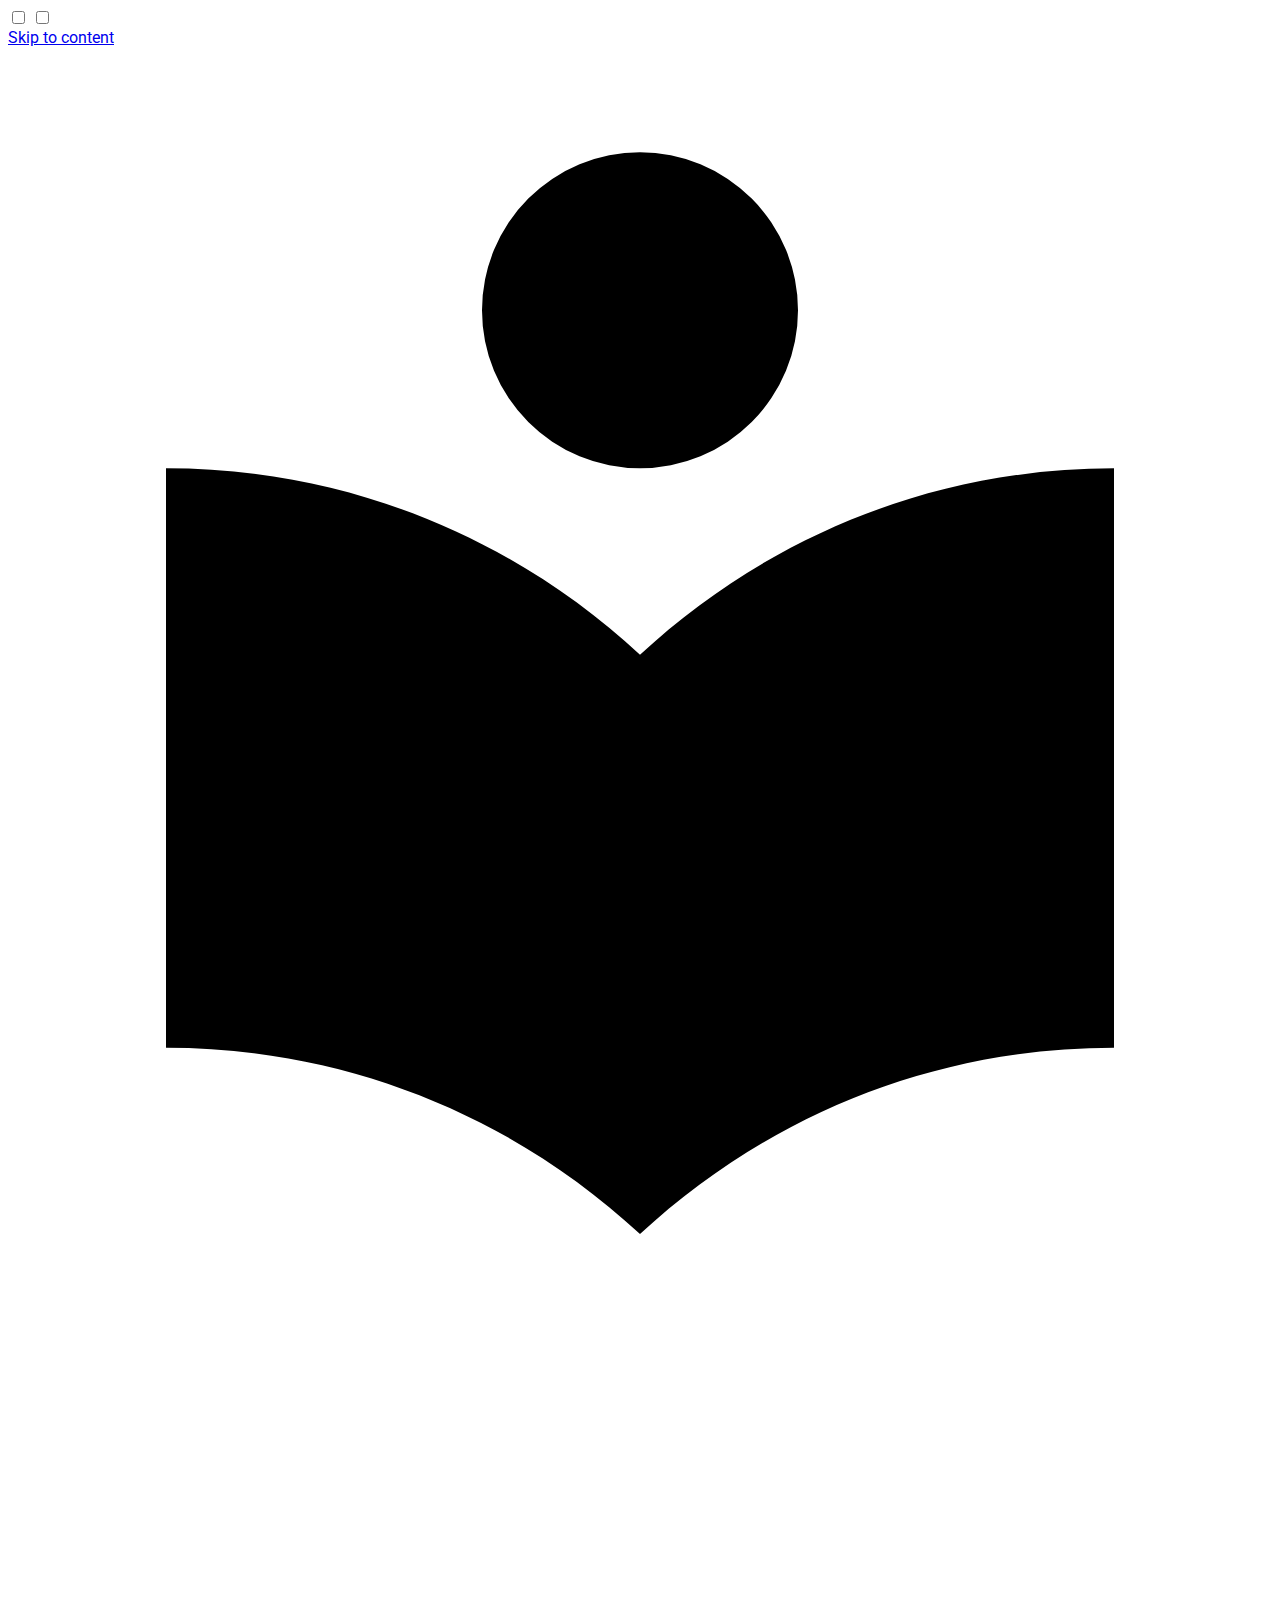
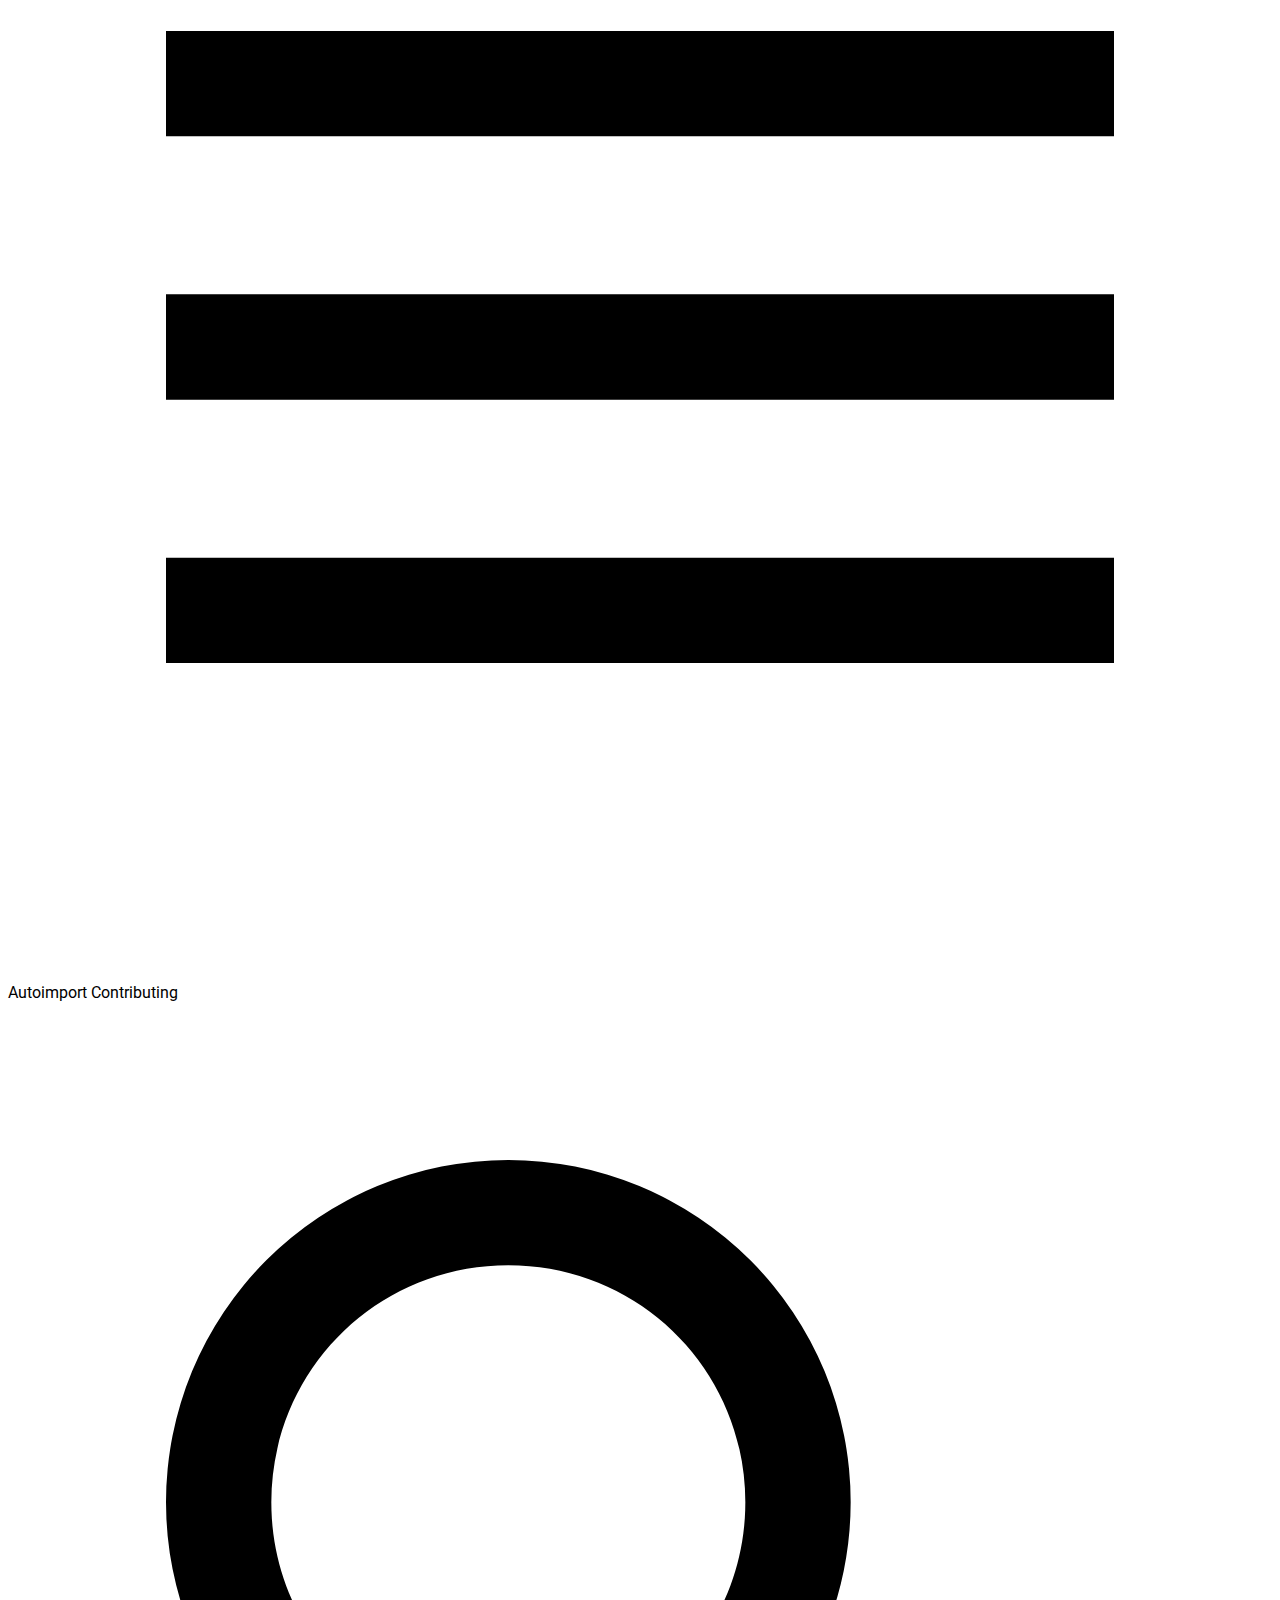
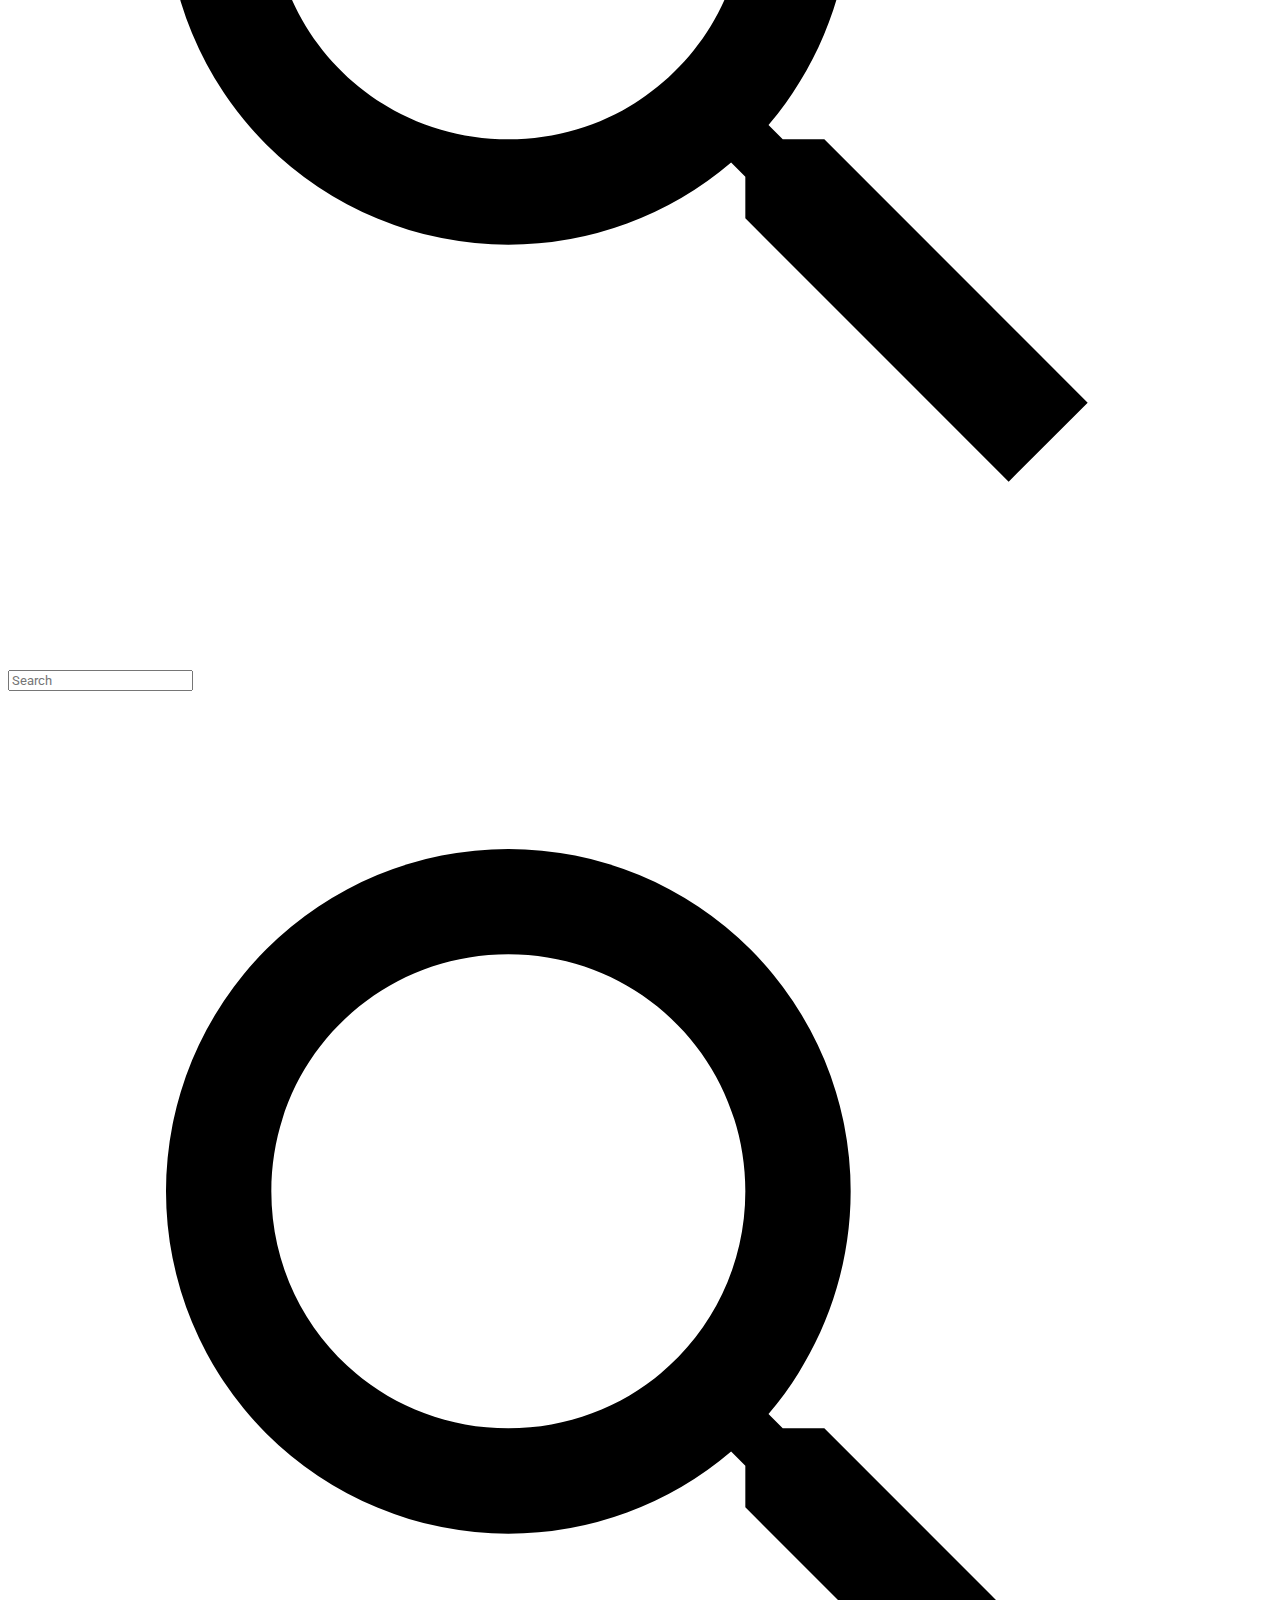
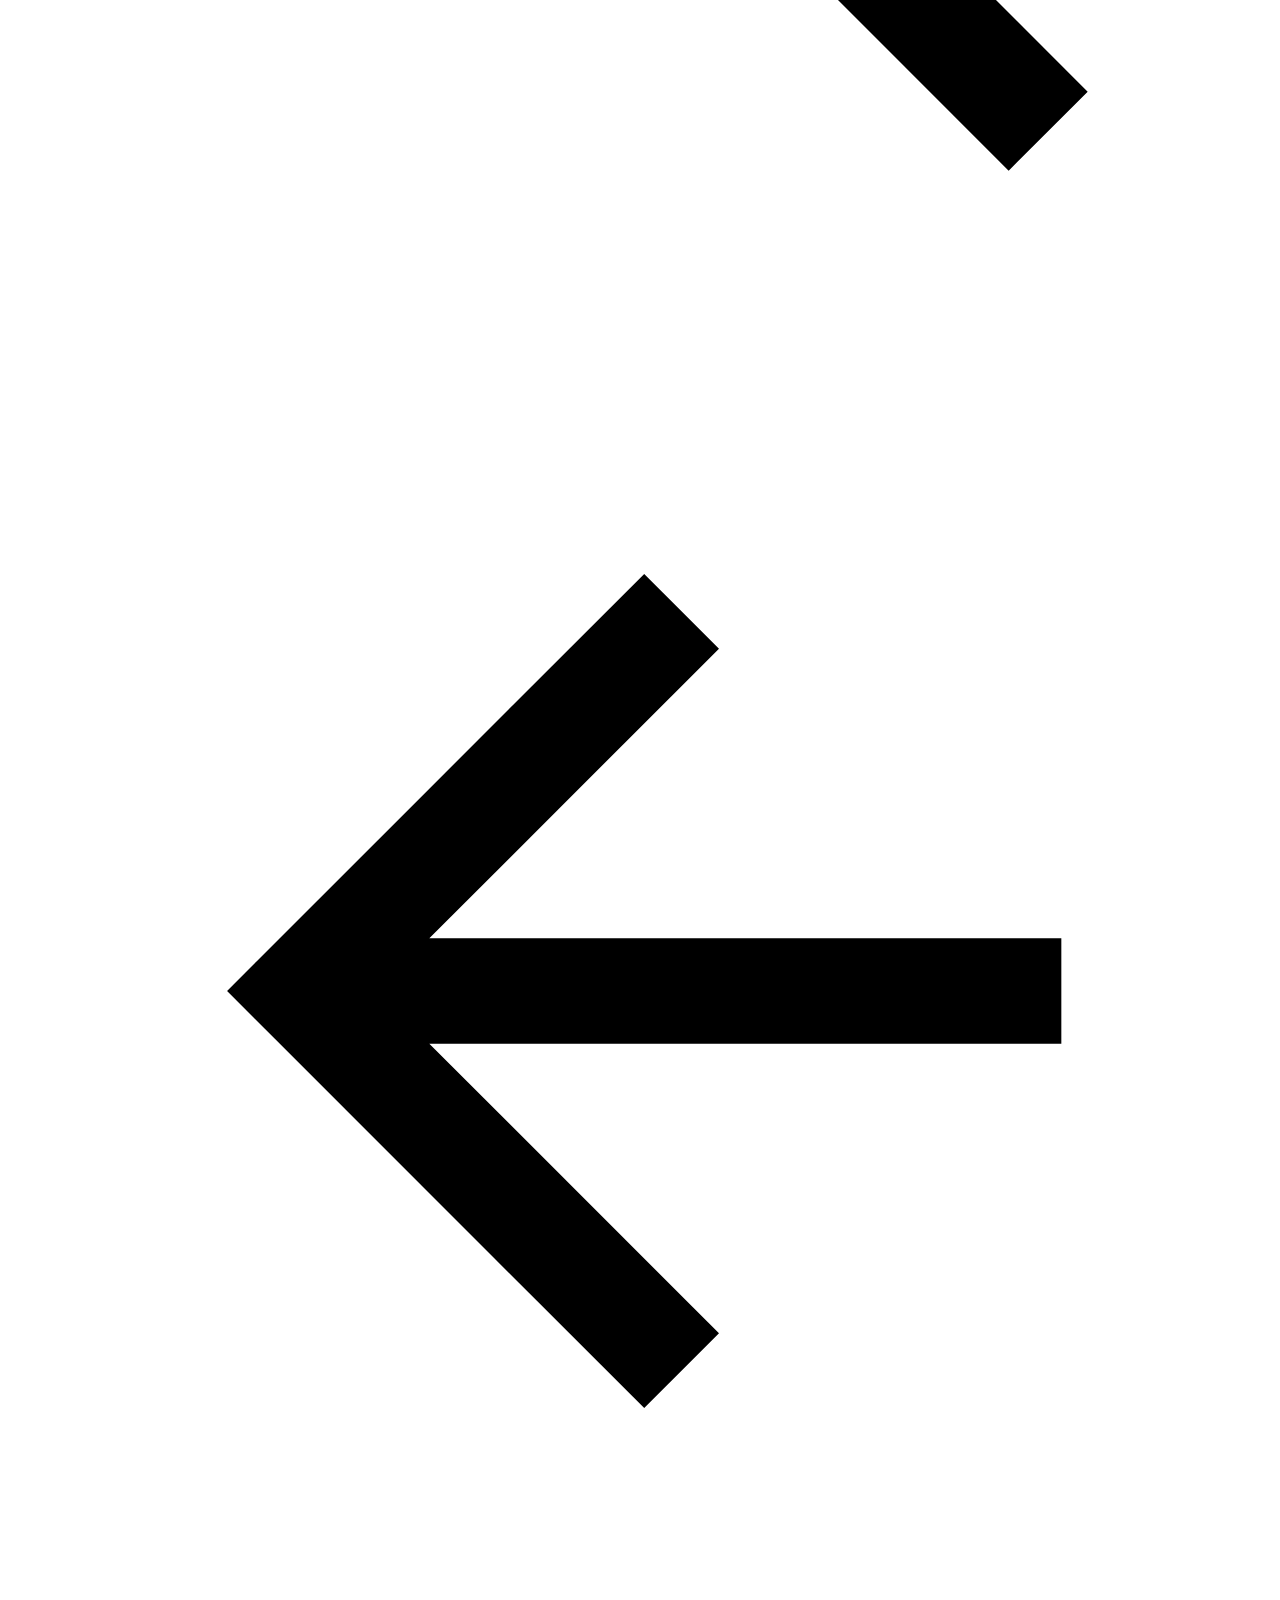
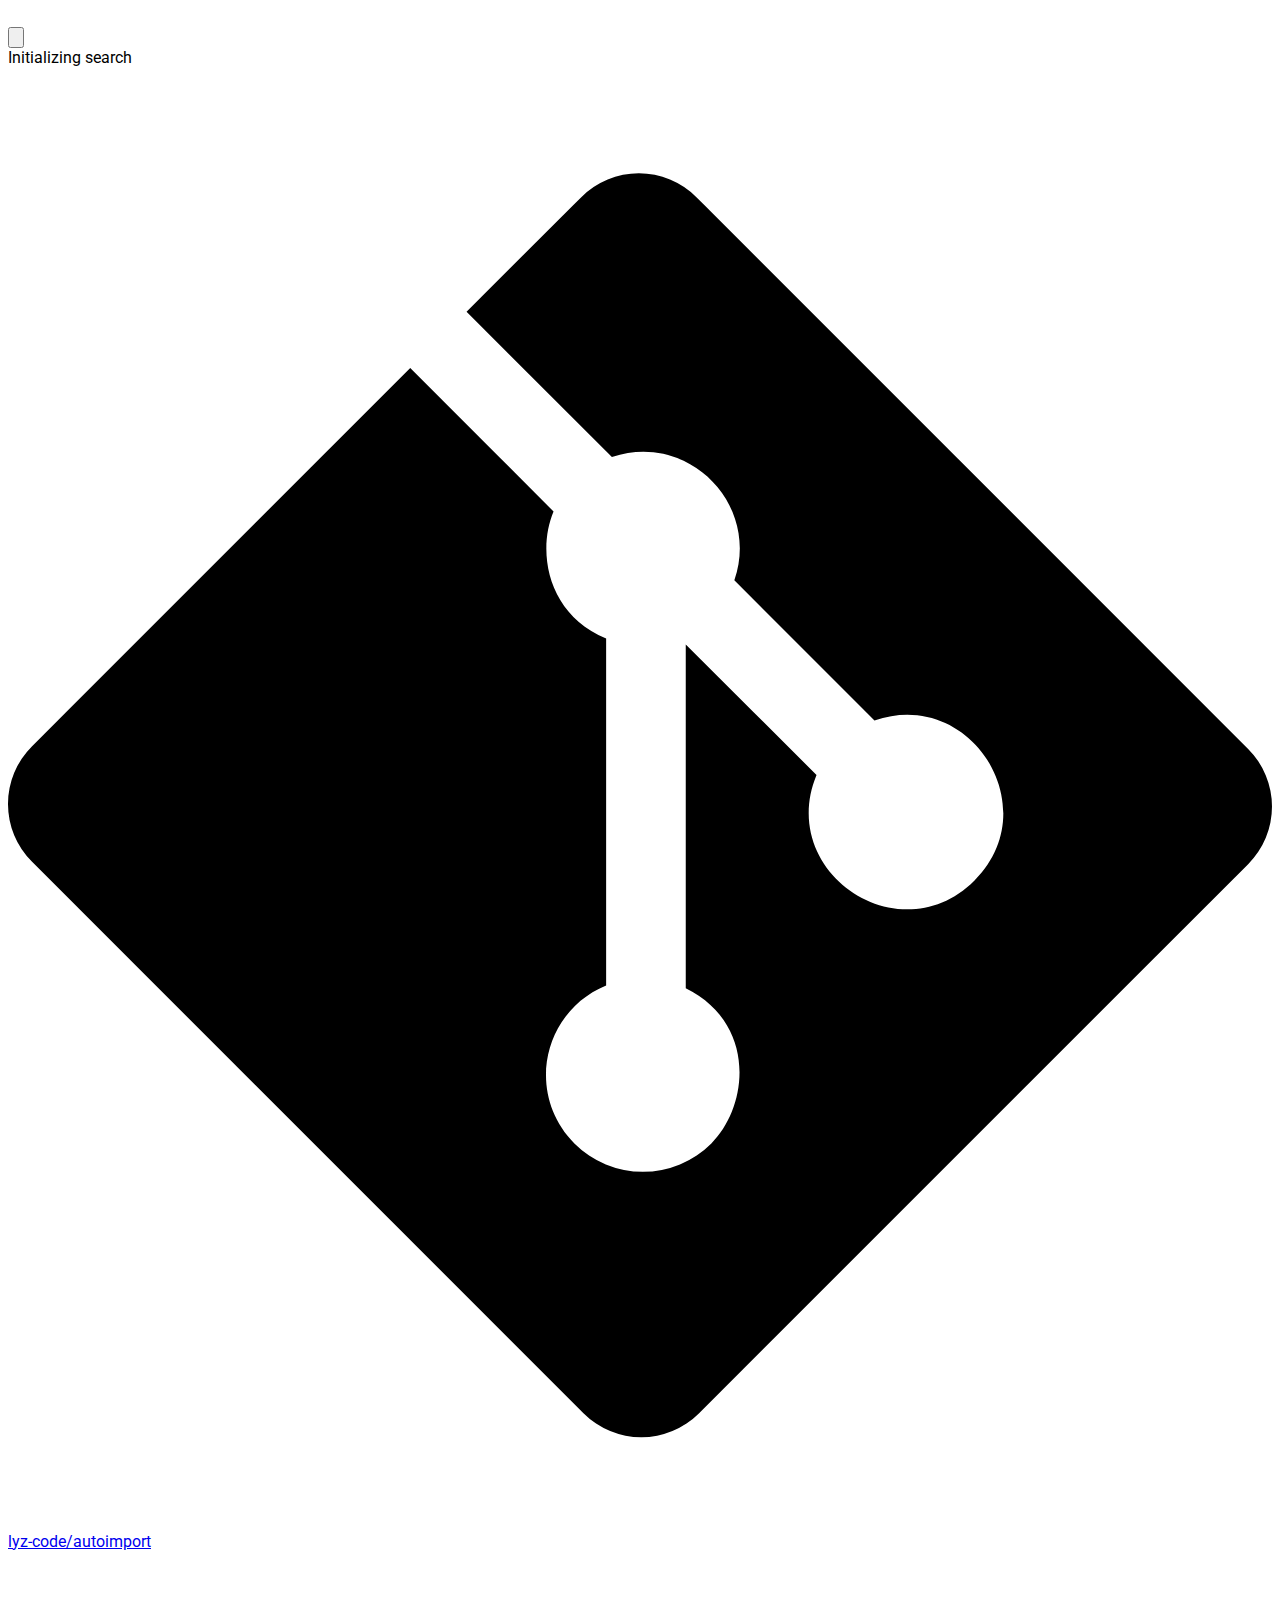
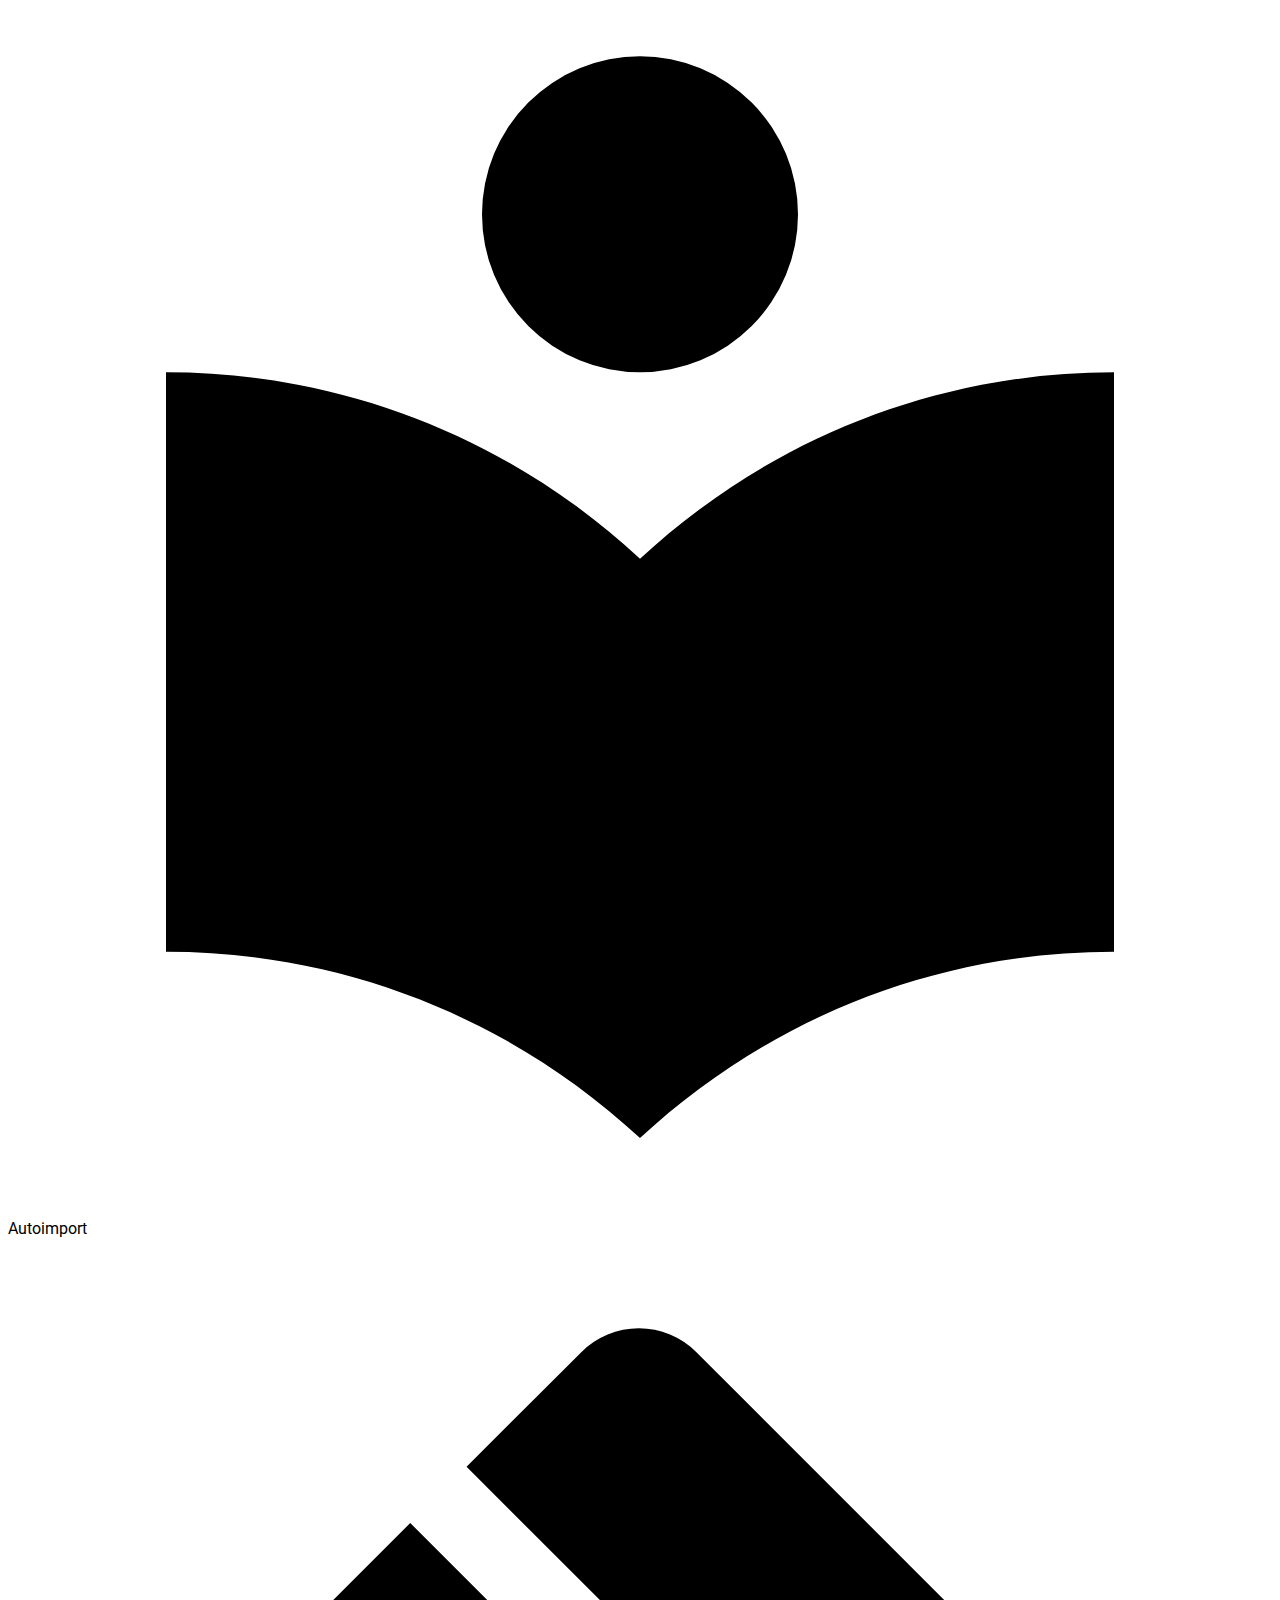
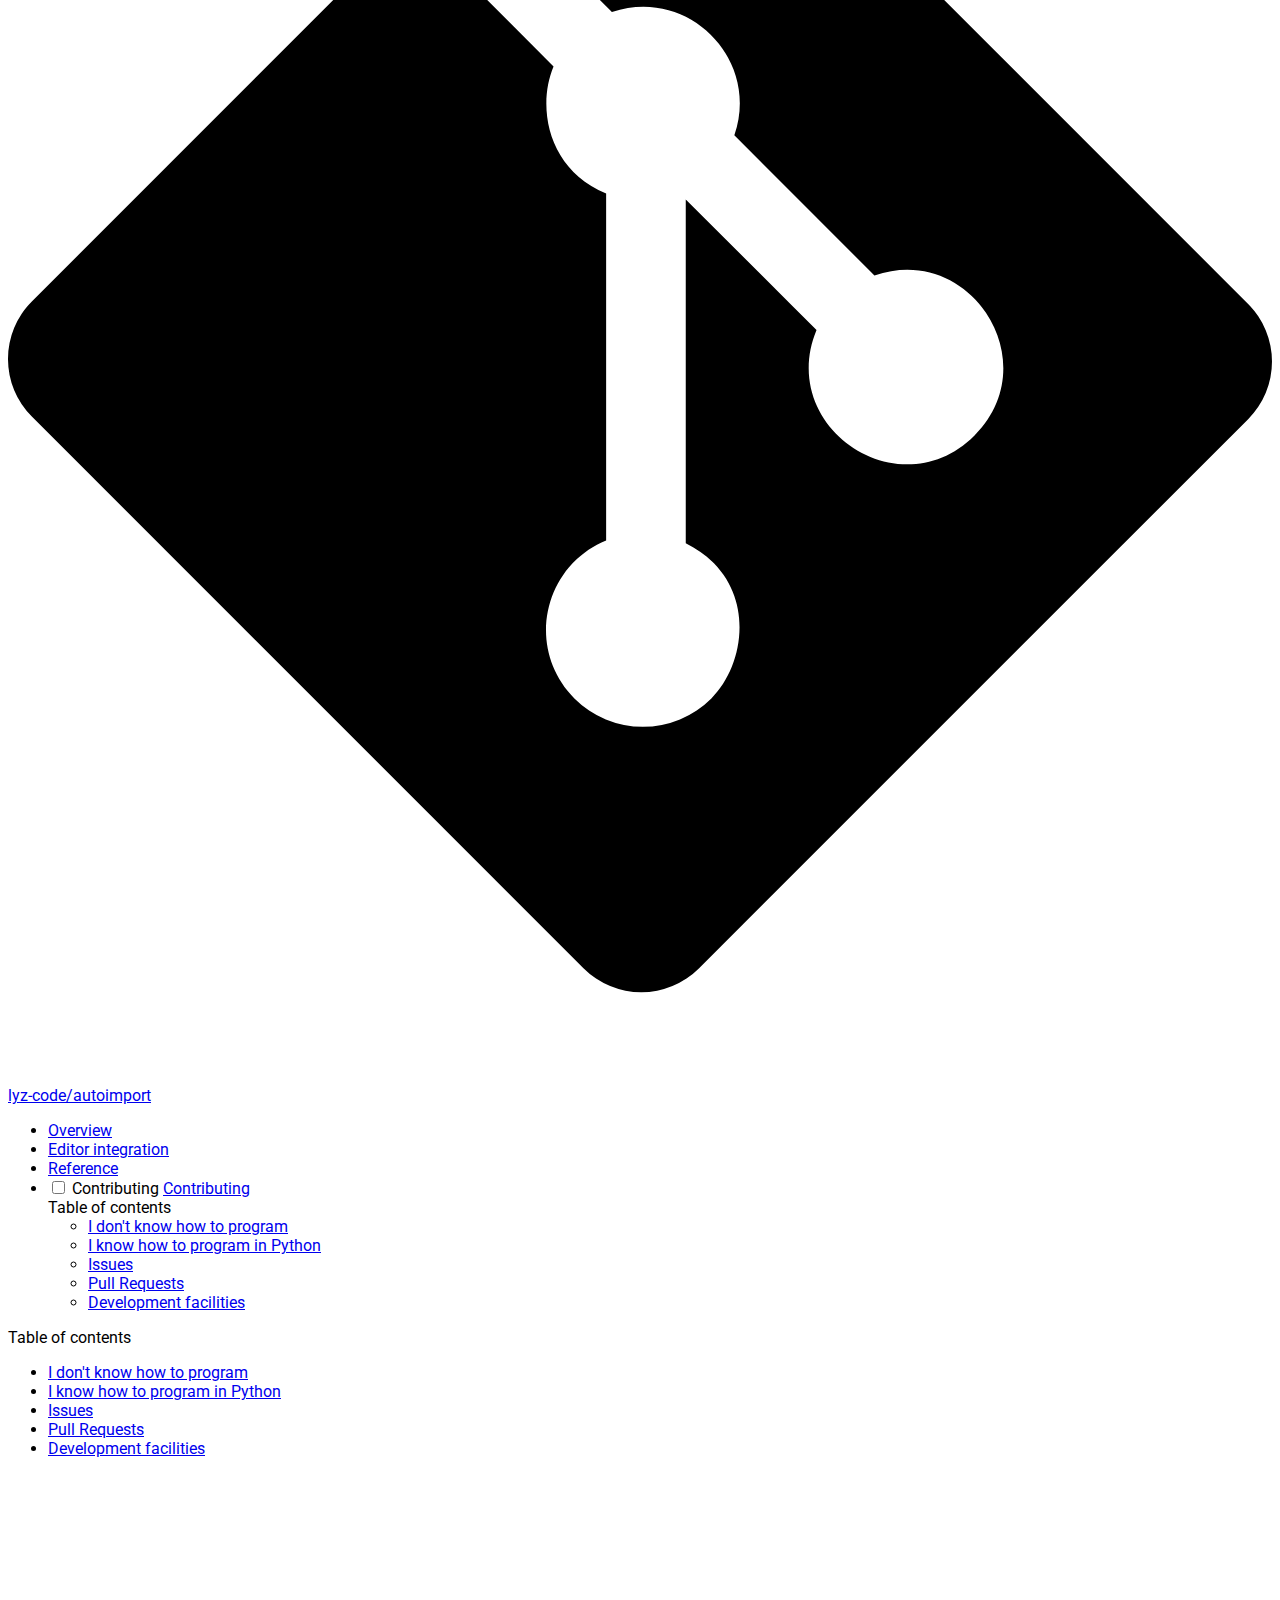
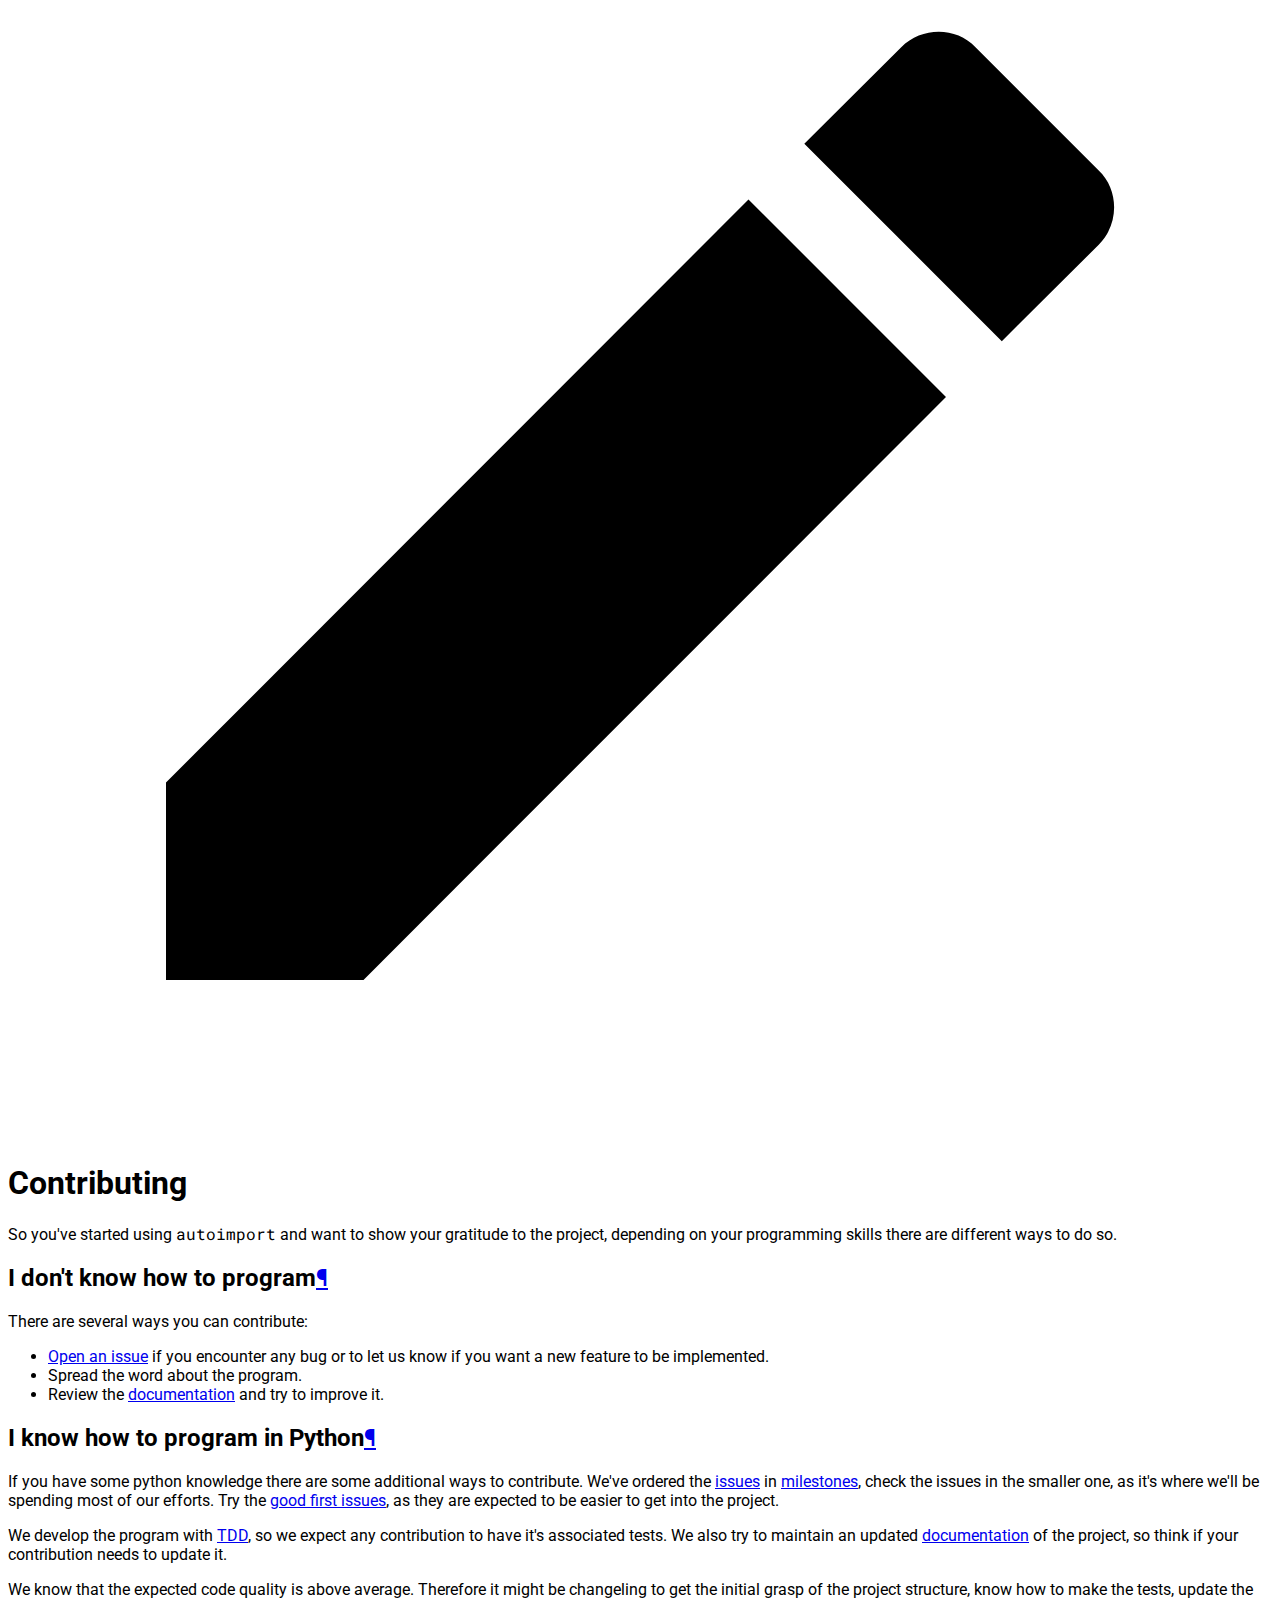
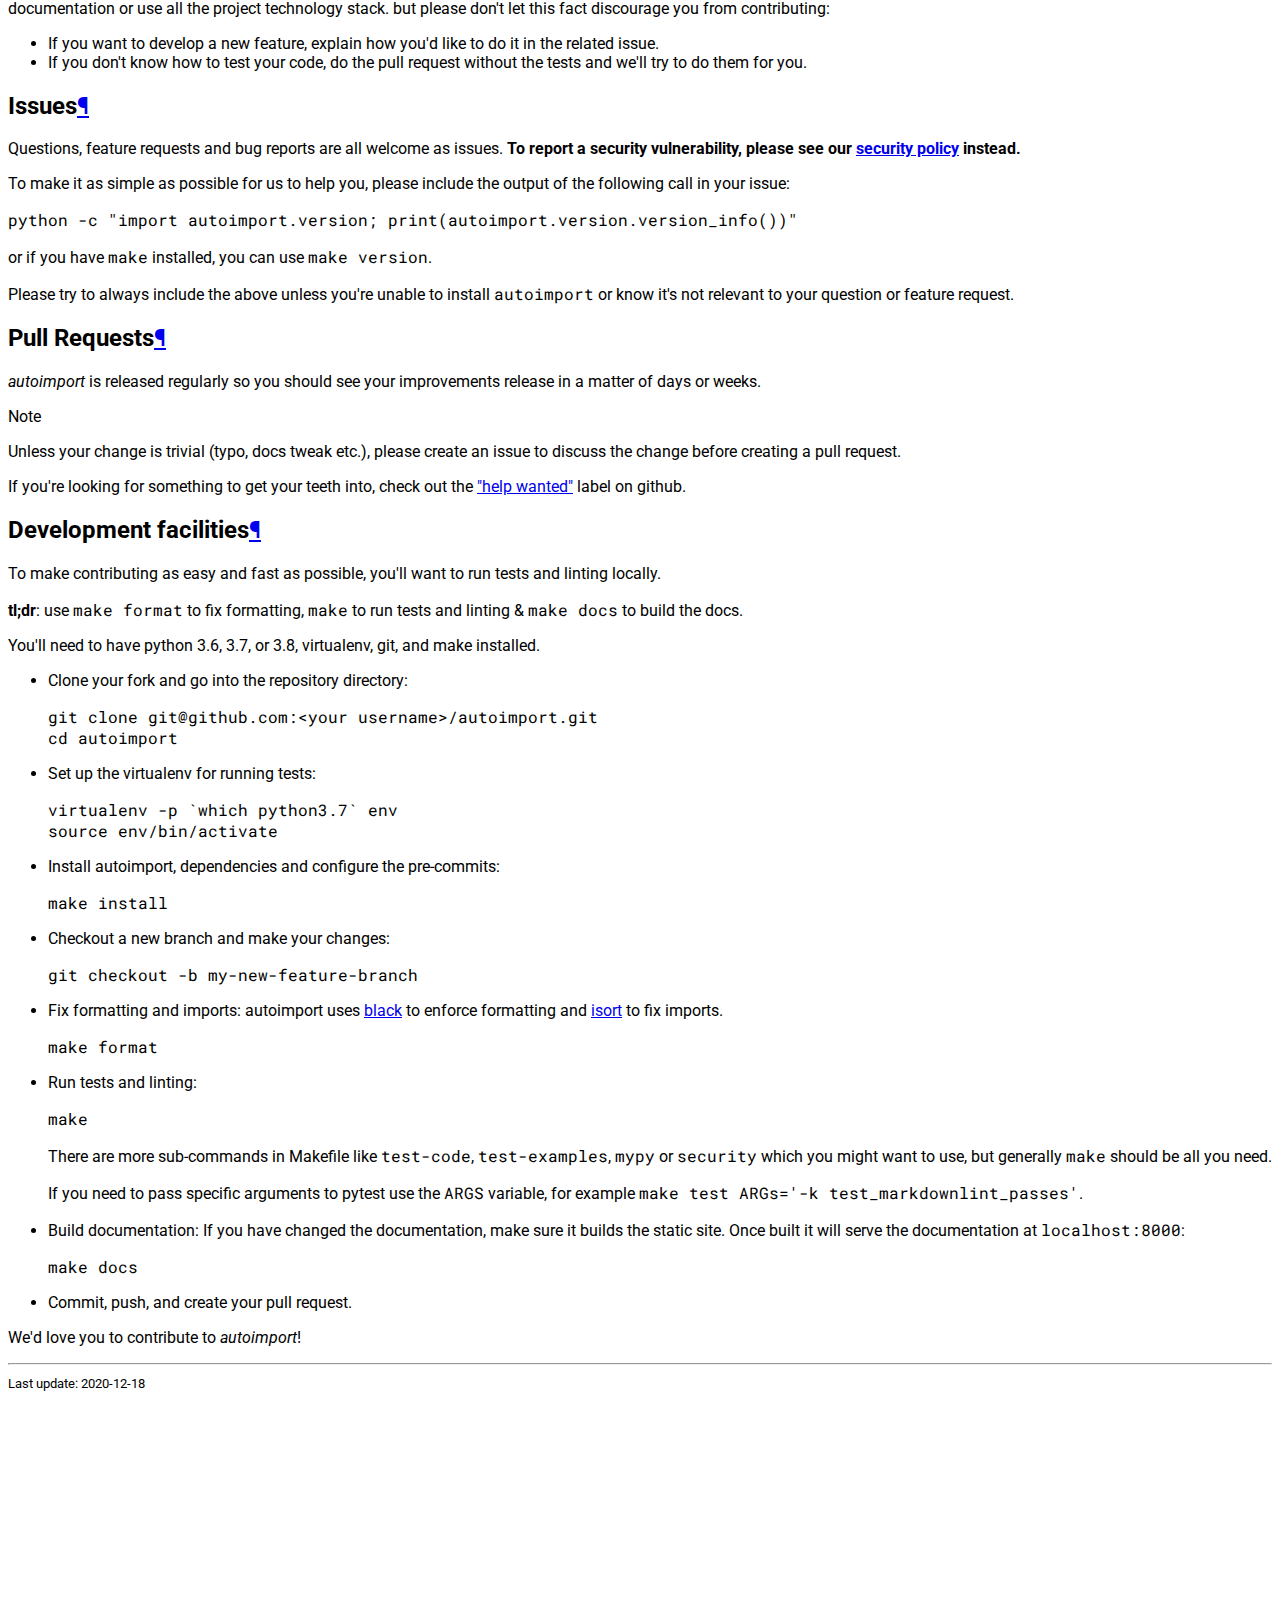
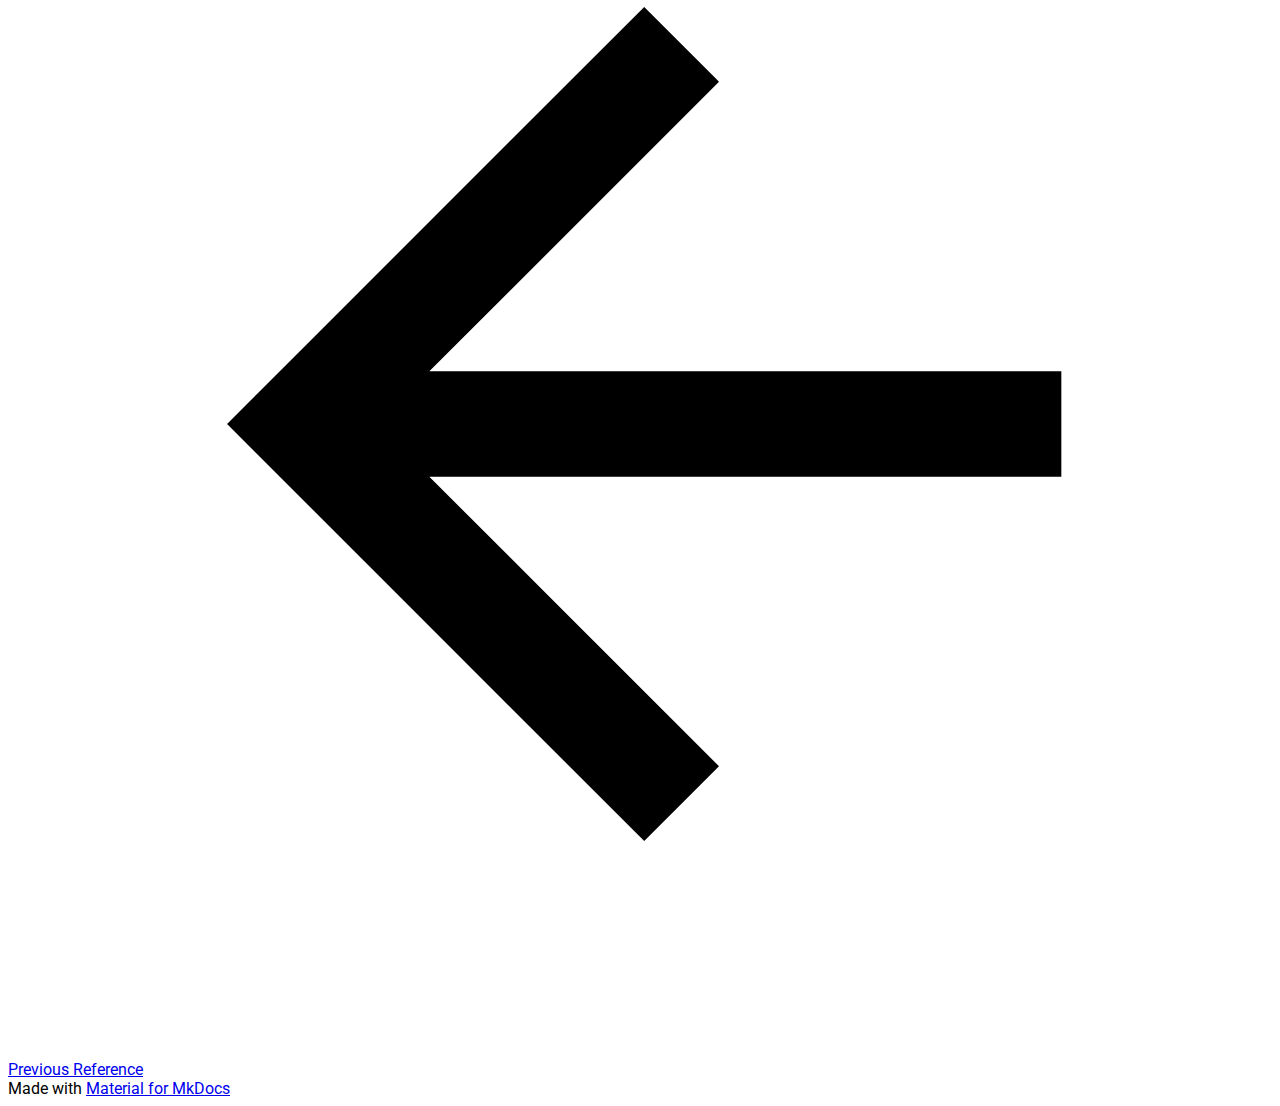
==== contributing/index.html @ 14c37ed3 "deploy: 58b71c7c22c865bc2e5f852d849bac4e841c8722" ====
<!doctype html><html lang=en class=no-js> <head><meta charset=utf-8><meta name=viewport content="width=device-width,initial-scale=1"><link href=https://lyz-code.github.io/autoimport/contributing/ rel=canonical><meta name=author content=Lyz><link rel="shortcut icon" href=../assets/images/favicon.png><meta name=generator content="mkdocs-1.1.2, mkdocs-material-6.1.7"><title>Contributing - Autoimport</title><link rel=stylesheet href=../assets/stylesheets/main.19753c6b.min.css><link rel=stylesheet href=../assets/stylesheets/palette.196e0c26.min.css><meta name=theme-color content=#546d78><link href=https://fonts.gstatic.com rel=preconnect crossorigin><link rel=stylesheet href="https://fonts.googleapis.com/css?family=Roboto:300,400,400i,700%7CRoboto+Mono&display=fallback"><style>body,input{font-family:"Roboto",-apple-system,BlinkMacSystemFont,Helvetica,Arial,sans-serif}code,kbd,pre{font-family:"Roboto Mono",SFMono-Regular,Consolas,Menlo,monospace}</style><link rel=stylesheet href=../css/timeago.css><link rel=stylesheet href=../stylesheets/extra.css><link rel=stylesheet href=../stylesheets/links.css></head> <body dir=ltr data-md-color-scheme data-md-color-primary=blue-grey data-md-color-accent=light-blue> <input class=md-toggle data-md-toggle=drawer type=checkbox id=__drawer autocomplete=off> <input class=md-toggle data-md-toggle=search type=checkbox id=__search autocomplete=off> <label class=md-overlay for=__drawer></label> <div data-md-component=skip> <a href=#i-dont-know-how-to-program class=md-skip> Skip to content </a> </div> <div data-md-component=announce> </div> <header class=md-header data-md-component=header> <nav class="md-header-nav md-grid" aria-label=Header> <a href=https://lyz-code.github.io/autoimport title=Autoimport class="md-header-nav__button md-logo" aria-label=Autoimport> <svg xmlns=http://www.w3.org/2000/svg viewbox="0 0 24 24"><path d="M12 8a3 3 0 003-3 3 3 0 00-3-3 3 3 0 00-3 3 3 3 0 003 3m0 3.54C9.64 9.35 6.5 8 3 8v11c3.5 0 6.64 1.35 9 3.54 2.36-2.19 5.5-3.54 9-3.54V8c-3.5 0-6.64 1.35-9 3.54z"/></svg> </a> <label class="md-header-nav__button md-icon" for=__drawer> <svg xmlns=http://www.w3.org/2000/svg viewbox="0 0 24 24"><path d="M3 6h18v2H3V6m0 5h18v2H3v-2m0 5h18v2H3v-2z"/></svg> </label> <div class=md-header-nav__title data-md-component=header-title> <div class=md-header-nav__ellipsis> <span class="md-header-nav__topic md-ellipsis"> Autoimport </span> <span class="md-header-nav__topic md-ellipsis"> Contributing </span> </div> </div> <label class="md-header-nav__button md-icon" for=__search> <svg xmlns=http://www.w3.org/2000/svg viewbox="0 0 24 24"><path d="M9.5 3A6.5 6.5 0 0116 9.5c0 1.61-.59 3.09-1.56 4.23l.27.27h.79l5 5-1.5 1.5-5-5v-.79l-.27-.27A6.516 6.516 0 019.5 16 6.5 6.5 0 013 9.5 6.5 6.5 0 019.5 3m0 2C7 5 5 7 5 9.5S7 14 9.5 14 14 12 14 9.5 12 5 9.5 5z"/></svg> </label> <div class=md-search data-md-component=search role=dialog> <label class=md-search__overlay for=__search></label> <div class=md-search__inner role=search> <form class=md-search__form name=search> <input type=text class=md-search__input name=query aria-label=Search placeholder=Search autocapitalize=off autocorrect=off autocomplete=off spellcheck=false data-md-component=search-query data-md-state=active required> <label class="md-search__icon md-icon" for=__search> <svg xmlns=http://www.w3.org/2000/svg viewbox="0 0 24 24"><path d="M9.5 3A6.5 6.5 0 0116 9.5c0 1.61-.59 3.09-1.56 4.23l.27.27h.79l5 5-1.5 1.5-5-5v-.79l-.27-.27A6.516 6.516 0 019.5 16 6.5 6.5 0 013 9.5 6.5 6.5 0 019.5 3m0 2C7 5 5 7 5 9.5S7 14 9.5 14 14 12 14 9.5 12 5 9.5 5z"/></svg> <svg xmlns=http://www.w3.org/2000/svg viewbox="0 0 24 24"><path d="M20 11v2H8l5.5 5.5-1.42 1.42L4.16 12l7.92-7.92L13.5 5.5 8 11h12z"/></svg> </label> <button type=reset class="md-search__icon md-icon" aria-label=Clear data-md-component=search-reset tabindex=-1> <svg xmlns=http://www.w3.org/2000/svg viewbox="0 0 24 24"><path d="M19 6.41L17.59 5 12 10.59 6.41 5 5 6.41 10.59 12 5 17.59 6.41 19 12 13.41 17.59 19 19 17.59 13.41 12 19 6.41z"/></svg> </button> </form> <div class=md-search__output> <div class=md-search__scrollwrap data-md-scrollfix> <div class=md-search-result data-md-component=search-result> <div class=md-search-result__meta> Initializing search </div> <ol class=md-search-result__list></ol> </div> </div> </div> </div> </div> <div class=md-header-nav__source> <a href=https://github.com/lyz-code/autoimport/ title="Go to repository" class=md-source> <div class="md-source__icon md-icon"> <svg xmlns=http://www.w3.org/2000/svg viewbox="0 0 448 512"><path d="M439.55 236.05L244 40.45a28.87 28.87 0 00-40.81 0l-40.66 40.63 51.52 51.52c27.06-9.14 52.68 16.77 43.39 43.68l49.66 49.66c34.23-11.8 61.18 31 35.47 56.69-26.49 26.49-70.21-2.87-56-37.34L240.22 199v121.85c25.3 12.54 22.26 41.85 9.08 55a34.34 34.34 0 01-48.55 0c-17.57-17.6-11.07-46.91 11.25-56v-123c-20.8-8.51-24.6-30.74-18.64-45L142.57 101 8.45 235.14a28.86 28.86 0 000 40.81l195.61 195.6a28.86 28.86 0 0040.8 0l194.69-194.69a28.86 28.86 0 000-40.81z"/></svg> </div> <div class=md-source__repository> lyz-code/autoimport </div> </a> </div> </nav> </header> <div class=md-container data-md-component=container> <main class=md-main data-md-component=main> <div class="md-main__inner md-grid"> <div class="md-sidebar md-sidebar--primary" data-md-component=navigation> <div class=md-sidebar__scrollwrap> <div class=md-sidebar__inner> <nav class="md-nav md-nav--primary" aria-label=Navigation data-md-level=0> <label class=md-nav__title for=__drawer> <a href=https://lyz-code.github.io/autoimport title=Autoimport class="md-nav__button md-logo" aria-label=Autoimport> <svg xmlns=http://www.w3.org/2000/svg viewbox="0 0 24 24"><path d="M12 8a3 3 0 003-3 3 3 0 00-3-3 3 3 0 00-3 3 3 3 0 003 3m0 3.54C9.64 9.35 6.5 8 3 8v11c3.5 0 6.64 1.35 9 3.54 2.36-2.19 5.5-3.54 9-3.54V8c-3.5 0-6.64 1.35-9 3.54z"/></svg> </a> Autoimport </label> <div class=md-nav__source> <a href=https://github.com/lyz-code/autoimport/ title="Go to repository" class=md-source> <div class="md-source__icon md-icon"> <svg xmlns=http://www.w3.org/2000/svg viewbox="0 0 448 512"><path d="M439.55 236.05L244 40.45a28.87 28.87 0 00-40.81 0l-40.66 40.63 51.52 51.52c27.06-9.14 52.68 16.77 43.39 43.68l49.66 49.66c34.23-11.8 61.18 31 35.47 56.69-26.49 26.49-70.21-2.87-56-37.34L240.22 199v121.85c25.3 12.54 22.26 41.85 9.08 55a34.34 34.34 0 01-48.55 0c-17.57-17.6-11.07-46.91 11.25-56v-123c-20.8-8.51-24.6-30.74-18.64-45L142.57 101 8.45 235.14a28.86 28.86 0 000 40.81l195.61 195.6a28.86 28.86 0 0040.8 0l194.69-194.69a28.86 28.86 0 000-40.81z"/></svg> </div> <div class=md-source__repository> lyz-code/autoimport </div> </a> </div> <ul class=md-nav__list data-md-scrollfix> <li class=md-nav__item> <a href=.. class=md-nav__link> Overview </a> </li> <li class=md-nav__item> <a href=../editor_integration/ class=md-nav__link> Editor integration </a> </li> <li class=md-nav__item> <a href=../reference/ class=md-nav__link> Reference </a> </li> <li class="md-nav__item md-nav__item--active"> <input class="md-nav__toggle md-toggle" data-md-toggle=toc type=checkbox id=__toc> <label class="md-nav__link md-nav__link--active" for=__toc> Contributing <span class="md-nav__icon md-icon"></span> </label> <a href=./ class="md-nav__link md-nav__link--active"> Contributing </a> <nav class="md-nav md-nav--secondary" aria-label="Table of contents"> <label class=md-nav__title for=__toc> <span class="md-nav__icon md-icon"></span> Table of contents </label> <ul class=md-nav__list data-md-scrollfix> <li class=md-nav__item> <a href=#i-dont-know-how-to-program class=md-nav__link> I don't know how to program </a> </li> <li class=md-nav__item> <a href=#i-know-how-to-program-in-python class=md-nav__link> I know how to program in Python </a> </li> <li class=md-nav__item> <a href=#issues class=md-nav__link> Issues </a> </li> <li class=md-nav__item> <a href=#pull-requests class=md-nav__link> Pull Requests </a> </li> <li class=md-nav__item> <a href=#development-facilities class=md-nav__link> Development facilities </a> </li> </ul> </nav> </li> </ul> </nav> </div> </div> </div> <div class="md-sidebar md-sidebar--secondary" data-md-component=toc> <div class=md-sidebar__scrollwrap> <div class=md-sidebar__inner> <nav class="md-nav md-nav--secondary" aria-label="Table of contents"> <label class=md-nav__title for=__toc> <span class="md-nav__icon md-icon"></span> Table of contents </label> <ul class=md-nav__list data-md-scrollfix> <li class=md-nav__item> <a href=#i-dont-know-how-to-program class=md-nav__link> I don't know how to program </a> </li> <li class=md-nav__item> <a href=#i-know-how-to-program-in-python class=md-nav__link> I know how to program in Python </a> </li> <li class=md-nav__item> <a href=#issues class=md-nav__link> Issues </a> </li> <li class=md-nav__item> <a href=#pull-requests class=md-nav__link> Pull Requests </a> </li> <li class=md-nav__item> <a href=#development-facilities class=md-nav__link> Development facilities </a> </li> </ul> </nav> </div> </div> </div> <div class=md-content> <article class="md-content__inner md-typeset"> <a href=https://github.com/lyz-code/autoimport/edit/master/docs/contributing.md title="Edit this page" class="md-content__button md-icon"> <svg xmlns=http://www.w3.org/2000/svg viewbox="0 0 24 24"><path d="M20.71 7.04c.39-.39.39-1.04 0-1.41l-2.34-2.34c-.37-.39-1.02-.39-1.41 0l-1.84 1.83 3.75 3.75M3 17.25V21h3.75L17.81 9.93l-3.75-3.75L3 17.25z"/></svg> </a> <h1>Contributing</h1> <p>So you've started using <code>autoimport</code> and want to show your gratitude to the project, depending on your programming skills there are different ways to do so.</p> <h2 id=i-dont-know-how-to-program>I don't know how to program<a class=headerlink href=#i-dont-know-how-to-program title="Permanent link">&para;</a></h2> <p>There are several ways you can contribute:</p> <ul> <li><a href=https://github.com/lyz-code/autoimport/issues/new>Open an issue</a> if you encounter any bug or to let us know if you want a new feature to be implemented.</li> <li>Spread the word about the program.</li> <li>Review the <a href=https://lyz-code.github.io/autoimport>documentation</a> and try to improve it.</li> </ul> <h2 id=i-know-how-to-program-in-python>I know how to program in Python<a class=headerlink href=#i-know-how-to-program-in-python title="Permanent link">&para;</a></h2> <p>If you have some python knowledge there are some additional ways to contribute. We've ordered the <a href=https://github.com/lyz-code/autoimport/issues>issues</a> in <a href=https://github.com/lyz-code/autoimport/milestones>milestones</a>, check the issues in the smaller one, as it's where we'll be spending most of our efforts. Try the <a href="https://github.com/lyz-code/autoimport/issues?q=is%3Aissue+is%3Aopen+label%3A%22good+first+issue%22">good first issues</a>, as they are expected to be easier to get into the project.</p> <p>We develop the program with <a href=https://en.wikipedia.org/wiki/Test-driven_development>TDD</a>, so we expect any contribution to have it's associated tests. We also try to maintain an updated <a href=https://lyz-code.github.io/autoimport>documentation</a> of the project, so think if your contribution needs to update it.</p> <p>We know that the expected code quality is above average. Therefore it might be changeling to get the initial grasp of the project structure, know how to make the tests, update the documentation or use all the project technology stack. but please don't let this fact discourage you from contributing:</p> <ul> <li>If you want to develop a new feature, explain how you'd like to do it in the related issue.</li> <li>If you don't know how to test your code, do the pull request without the tests and we'll try to do them for you.</li> </ul> <h2 id=issues>Issues<a class=headerlink href=#issues title="Permanent link">&para;</a></h2> <p>Questions, feature requests and bug reports are all welcome as issues. <strong>To report a security vulnerability, please see our <a href=https://github.com/lyz-code/autoimport/security/policy>security policy</a> instead.</strong></p> <p>To make it as simple as possible for us to help you, please include the output of the following call in your issue:</p> <div class=highlight><pre><span></span><code>python -c <span class=s2>&quot;import autoimport.version; print(autoimport.version.version_info())&quot;</span>
</code></pre></div> <p>or if you have <code>make</code> installed, you can use <code>make version</code>.</p> <p>Please try to always include the above unless you're unable to install <code>autoimport</code> or know it's not relevant to your question or feature request.</p> <h2 id=pull-requests>Pull Requests<a class=headerlink href=#pull-requests title="Permanent link">&para;</a></h2> <p><em>autoimport</em> is released regularly so you should see your improvements release in a matter of days or weeks.</p> <div class="admonition note"> <p class=admonition-title>Note</p> <p>Unless your change is trivial (typo, docs tweak etc.), please create an issue to discuss the change before creating a pull request.</p> </div> <p>If you're looking for something to get your teeth into, check out the <a href="https://github.com/lyz-code/autoimport/issues?q=is%3Aopen+is%3Aissue+label%3A%22help+wanted%22">"help wanted"</a> label on github.</p> <h2 id=development-facilities>Development facilities<a class=headerlink href=#development-facilities title="Permanent link">&para;</a></h2> <p>To make contributing as easy and fast as possible, you'll want to run tests and linting locally.</p> <div class="admonition note"> <p><strong>tl;dr</strong>: use <code>make format</code> to fix formatting, <code>make</code> to run tests and linting &amp; <code>make docs</code> to build the docs.</p> </div> <p>You'll need to have python 3.6, 3.7, or 3.8, virtualenv, git, and make installed.</p> <ul> <li> <p>Clone your fork and go into the repository directory:</p> <div class=highlight><pre><span></span><code>git clone git@github.com:&lt;your username&gt;/autoimport.git
<span class=nb>cd</span> autoimport
</code></pre></div> </li> <li> <p>Set up the virtualenv for running tests:</p> <div class=highlight><pre><span></span><code>virtualenv -p <span class=sb>`</span>which python3.7<span class=sb>`</span> env
<span class=nb>source</span> env/bin/activate
</code></pre></div> </li> <li> <p>Install autoimport, dependencies and configure the pre-commits:</p> <div class=highlight><pre><span></span><code>make install
</code></pre></div> </li> <li> <p>Checkout a new branch and make your changes:</p> <div class=highlight><pre><span></span><code>git checkout -b my-new-feature-branch
</code></pre></div> </li> <li> <p>Fix formatting and imports: autoimport uses <a href=https://github.com/ambv/black>black</a> to enforce formatting and <a href=https://github.com/timothycrosley/isort>isort</a> to fix imports.</p> <div class=highlight><pre><span></span><code>make format
</code></pre></div> </li> <li> <p>Run tests and linting:</p> <div class=highlight><pre><span></span><code>make
</code></pre></div> <p>There are more sub-commands in Makefile like <code>test-code</code>, <code>test-examples</code>, <code>mypy</code> or <code>security</code> which you might want to use, but generally <code>make</code> should be all you need.</p> <p>If you need to pass specific arguments to pytest use the <code>ARGS</code> variable, for example <code>make test ARGs='-k test_markdownlint_passes'</code>.</p> </li> <li> <p>Build documentation: If you have changed the documentation, make sure it builds the static site. Once built it will serve the documentation at <code>localhost:8000</code>:</p> <div class=highlight><pre><span></span><code>make docs
</code></pre></div> </li> <li> <p>Commit, push, and create your pull request.</p> </li> </ul> <p>We'd love you to contribute to <em>autoimport</em>!</p> <hr> <div class=md-source-date> <small> Last update: <span class="git-revision-date-localized-plugin git-revision-date-localized-plugin-timeago"><span class=timeago datetime=2020-12-18T16:58:26+00:00 locale=en></span></span><span class="git-revision-date-localized-plugin git-revision-date-localized-plugin-iso_date">2020-12-18</span> </small> </div> </article> </div> </div> </main> <footer class=md-footer> <div class=md-footer-nav> <nav class="md-footer-nav__inner md-grid" aria-label=Footer> <a href=../reference/ class="md-footer-nav__link md-footer-nav__link--prev" rel=prev> <div class="md-footer-nav__button md-icon"> <svg xmlns=http://www.w3.org/2000/svg viewbox="0 0 24 24"><path d="M20 11v2H8l5.5 5.5-1.42 1.42L4.16 12l7.92-7.92L13.5 5.5 8 11h12z"/></svg> </div> <div class=md-footer-nav__title> <div class=md-ellipsis> <span class=md-footer-nav__direction> Previous </span> Reference </div> </div> </a> </nav> </div> <div class="md-footer-meta md-typeset"> <div class="md-footer-meta__inner md-grid"> <div class=md-footer-copyright> Made with <a href=https://squidfunk.github.io/mkdocs-material/ target=_blank rel=noopener> Material for MkDocs </a> </div> </div> </div> </footer> </div> <script src=../assets/javascripts/vendor.0ac82a11.min.js></script> <script src=../assets/javascripts/bundle.f81dfb4d.min.js></script><script id=__lang type=application/json>{"clipboard.copy": "Copy to clipboard", "clipboard.copied": "Copied to clipboard", "search.config.lang": "en", "search.config.pipeline": "trimmer, stopWordFilter", "search.config.separator": "[\\s\\-]+", "search.placeholder": "Search", "search.result.placeholder": "Type to start searching", "search.result.none": "No matching documents", "search.result.one": "1 matching document", "search.result.other": "# matching documents", "search.result.more.one": "1 more on this page", "search.result.more.other": "# more on this page", "search.result.term.missing": "Missing"}</script> <script>
        app = initialize({
          base: "..",
          features: ['navigation.instant'],
          search: Object.assign({
            worker: "../assets/javascripts/worker/search.4ac00218.min.js"
          }, typeof search !== "undefined" && search)
        })
      </script> <script src=../js/timeago.min.js></script> <script src=../js/timeago_mkdocs_material.js></script> </body> </html>
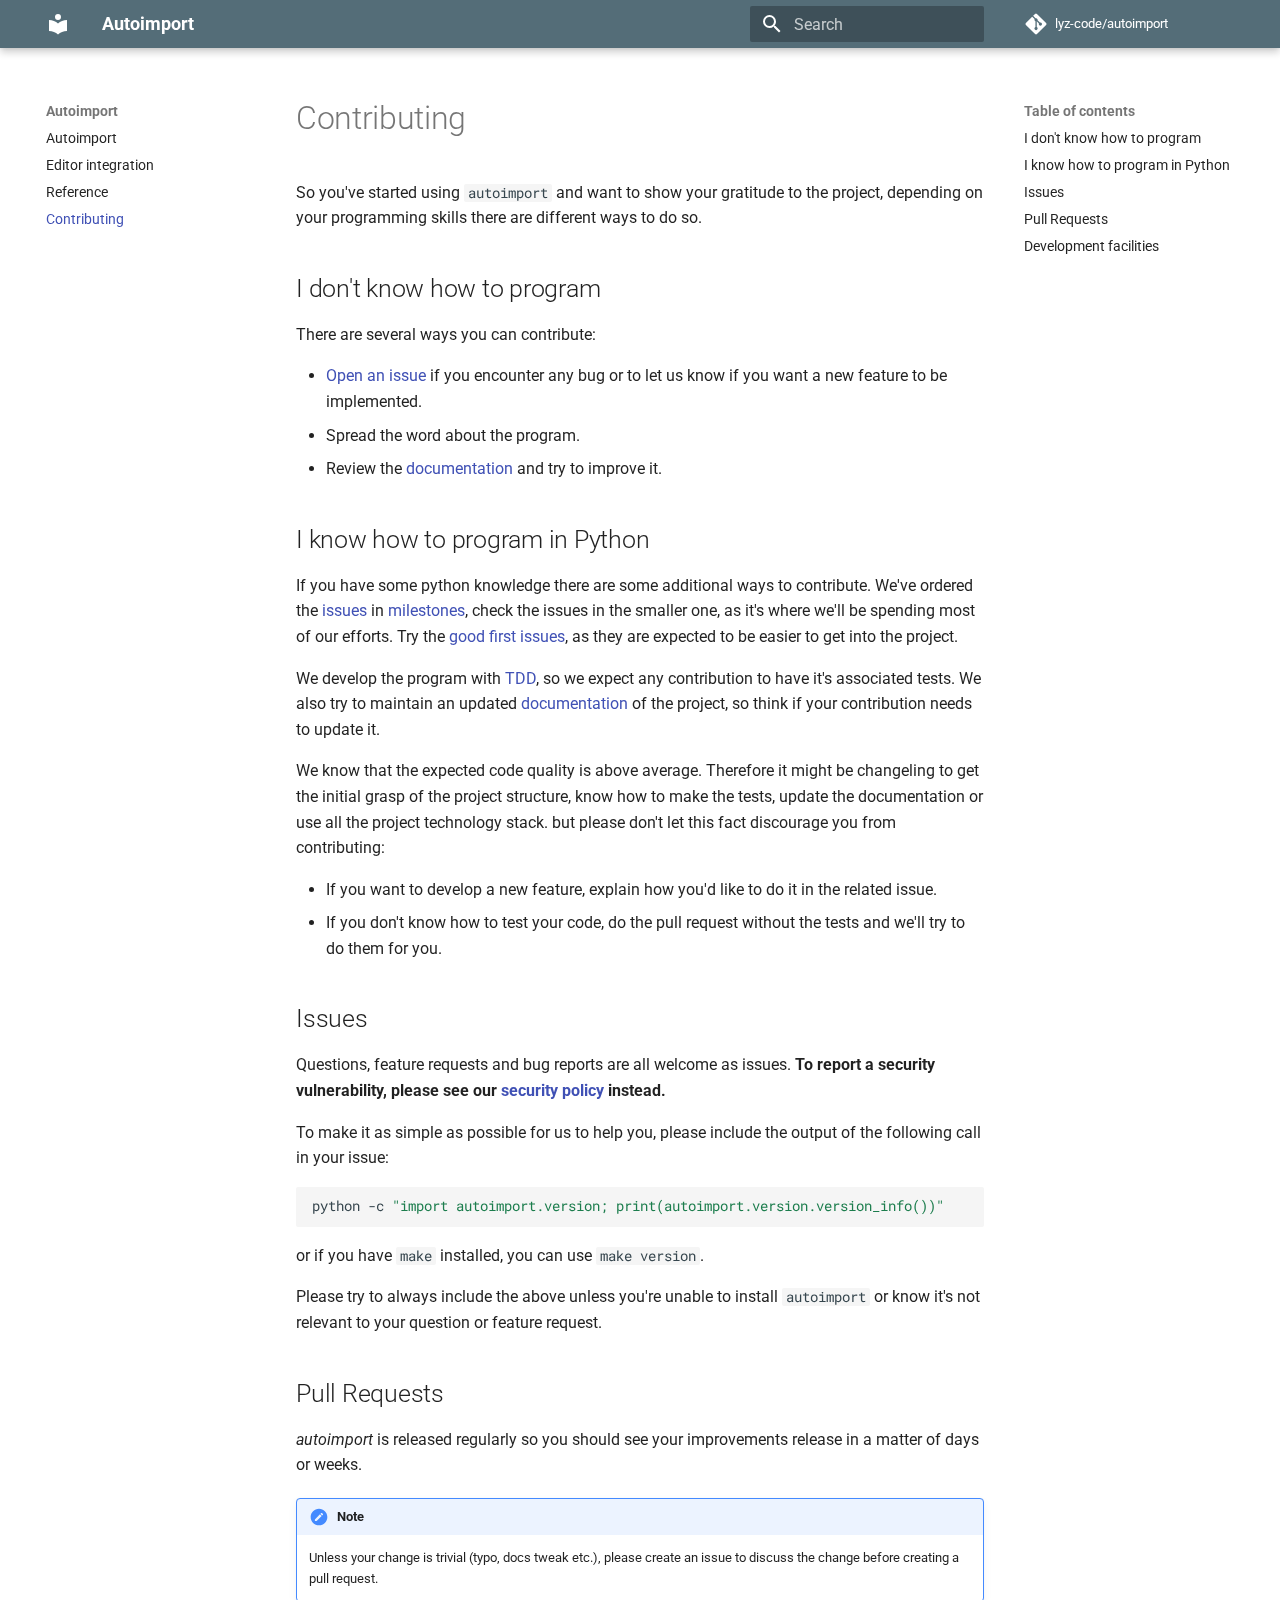
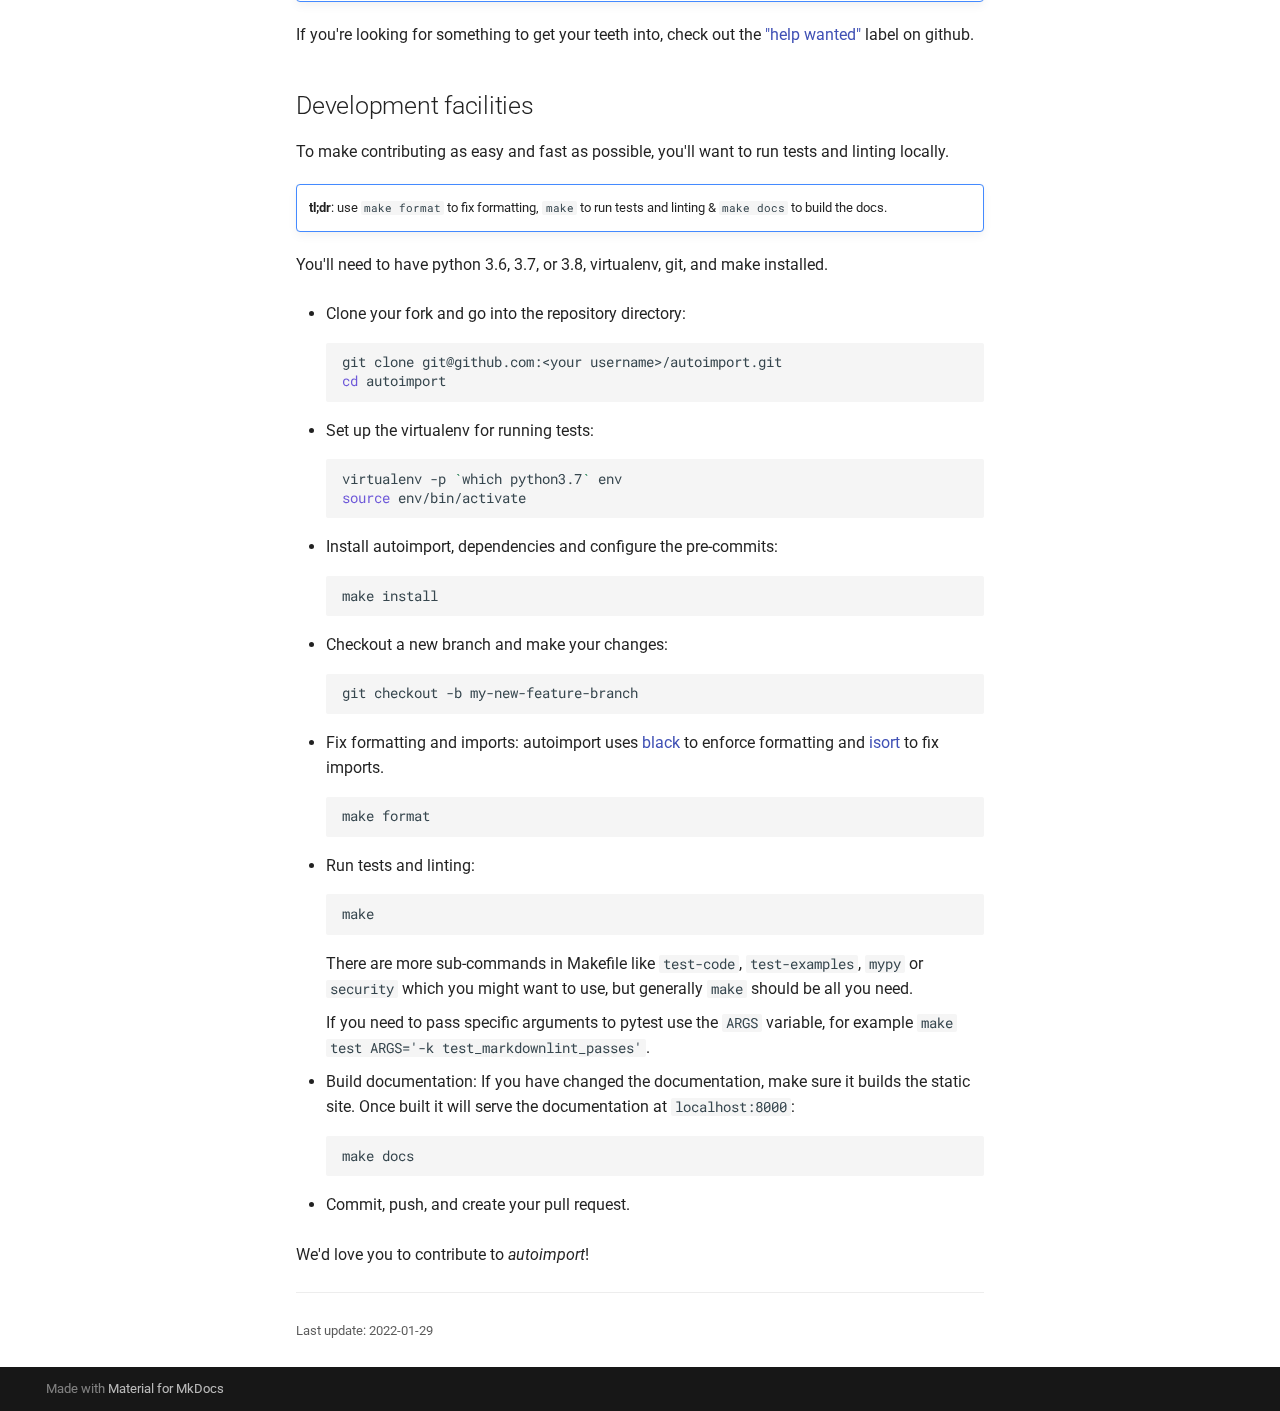
==== commit f2d16b9f: "deploy: 6abd0b097c6cdd918d1c5b277733131f7dd37478" ====
--- a/contributing/index.html
+++ b/contributing/index.html
@@ -1,19 +1,11 @@
-<!doctype html><html lang=en class=no-js> <head><meta charset=utf-8><meta name=viewport content="width=device-width,initial-scale=1"><link href=https://lyz-code.github.io/autoimport/contributing/ rel=canonical><meta name=author content=Lyz><link rel="shortcut icon" href=../assets/images/favicon.png><meta name=generator content="mkdocs-1.1.2, mkdocs-material-6.1.7"><title>Contributing - Autoimport</title><link rel=stylesheet href=../assets/stylesheets/main.19753c6b.min.css><link rel=stylesheet href=../assets/stylesheets/palette.196e0c26.min.css><meta name=theme-color content=#546d78><link href=https://fonts.gstatic.com rel=preconnect crossorigin><link rel=stylesheet href="https://fonts.googleapis.com/css?family=Roboto:300,400,400i,700%7CRoboto+Mono&display=fallback"><style>body,input{font-family:"Roboto",-apple-system,BlinkMacSystemFont,Helvetica,Arial,sans-serif}code,kbd,pre{font-family:"Roboto Mono",SFMono-Regular,Consolas,Menlo,monospace}</style><link rel=stylesheet href=../css/timeago.css><link rel=stylesheet href=../stylesheets/extra.css><link rel=stylesheet href=../stylesheets/links.css></head> <body dir=ltr data-md-color-scheme data-md-color-primary=blue-grey data-md-color-accent=light-blue> <input class=md-toggle data-md-toggle=drawer type=checkbox id=__drawer autocomplete=off> <input class=md-toggle data-md-toggle=search type=checkbox id=__search autocomplete=off> <label class=md-overlay for=__drawer></label> <div data-md-component=skip> <a href=#i-dont-know-how-to-program class=md-skip> Skip to content </a> </div> <div data-md-component=announce> </div> <header class=md-header data-md-component=header> <nav class="md-header-nav md-grid" aria-label=Header> <a href=https://lyz-code.github.io/autoimport title=Autoimport class="md-header-nav__button md-logo" aria-label=Autoimport> <svg xmlns=http://www.w3.org/2000/svg viewbox="0 0 24 24"><path d="M12 8a3 3 0 003-3 3 3 0 00-3-3 3 3 0 00-3 3 3 3 0 003 3m0 3.54C9.64 9.35 6.5 8 3 8v11c3.5 0 6.64 1.35 9 3.54 2.36-2.19 5.5-3.54 9-3.54V8c-3.5 0-6.64 1.35-9 3.54z"/></svg> </a> <label class="md-header-nav__button md-icon" for=__drawer> <svg xmlns=http://www.w3.org/2000/svg viewbox="0 0 24 24"><path d="M3 6h18v2H3V6m0 5h18v2H3v-2m0 5h18v2H3v-2z"/></svg> </label> <div class=md-header-nav__title data-md-component=header-title> <div class=md-header-nav__ellipsis> <span class="md-header-nav__topic md-ellipsis"> Autoimport </span> <span class="md-header-nav__topic md-ellipsis"> Contributing </span> </div> </div> <label class="md-header-nav__button md-icon" for=__search> <svg xmlns=http://www.w3.org/2000/svg viewbox="0 0 24 24"><path d="M9.5 3A6.5 6.5 0 0116 9.5c0 1.61-.59 3.09-1.56 4.23l.27.27h.79l5 5-1.5 1.5-5-5v-.79l-.27-.27A6.516 6.516 0 019.5 16 6.5 6.5 0 013 9.5 6.5 6.5 0 019.5 3m0 2C7 5 5 7 5 9.5S7 14 9.5 14 14 12 14 9.5 12 5 9.5 5z"/></svg> </label> <div class=md-search data-md-component=search role=dialog> <label class=md-search__overlay for=__search></label> <div class=md-search__inner role=search> <form class=md-search__form name=search> <input type=text class=md-search__input name=query aria-label=Search placeholder=Search autocapitalize=off autocorrect=off autocomplete=off spellcheck=false data-md-component=search-query data-md-state=active required> <label class="md-search__icon md-icon" for=__search> <svg xmlns=http://www.w3.org/2000/svg viewbox="0 0 24 24"><path d="M9.5 3A6.5 6.5 0 0116 9.5c0 1.61-.59 3.09-1.56 4.23l.27.27h.79l5 5-1.5 1.5-5-5v-.79l-.27-.27A6.516 6.516 0 019.5 16 6.5 6.5 0 013 9.5 6.5 6.5 0 019.5 3m0 2C7 5 5 7 5 9.5S7 14 9.5 14 14 12 14 9.5 12 5 9.5 5z"/></svg> <svg xmlns=http://www.w3.org/2000/svg viewbox="0 0 24 24"><path d="M20 11v2H8l5.5 5.5-1.42 1.42L4.16 12l7.92-7.92L13.5 5.5 8 11h12z"/></svg> </label> <button type=reset class="md-search__icon md-icon" aria-label=Clear data-md-component=search-reset tabindex=-1> <svg xmlns=http://www.w3.org/2000/svg viewbox="0 0 24 24"><path d="M19 6.41L17.59 5 12 10.59 6.41 5 5 6.41 10.59 12 5 17.59 6.41 19 12 13.41 17.59 19 19 17.59 13.41 12 19 6.41z"/></svg> </button> </form> <div class=md-search__output> <div class=md-search__scrollwrap data-md-scrollfix> <div class=md-search-result data-md-component=search-result> <div class=md-search-result__meta> Initializing search </div> <ol class=md-search-result__list></ol> </div> </div> </div> </div> </div> <div class=md-header-nav__source> <a href=https://github.com/lyz-code/autoimport/ title="Go to repository" class=md-source> <div class="md-source__icon md-icon"> <svg xmlns=http://www.w3.org/2000/svg viewbox="0 0 448 512"><path d="M439.55 236.05L244 40.45a28.87 28.87 0 00-40.81 0l-40.66 40.63 51.52 51.52c27.06-9.14 52.68 16.77 43.39 43.68l49.66 49.66c34.23-11.8 61.18 31 35.47 56.69-26.49 26.49-70.21-2.87-56-37.34L240.22 199v121.85c25.3 12.54 22.26 41.85 9.08 55a34.34 34.34 0 01-48.55 0c-17.57-17.6-11.07-46.91 11.25-56v-123c-20.8-8.51-24.6-30.74-18.64-45L142.57 101 8.45 235.14a28.86 28.86 0 000 40.81l195.61 195.6a28.86 28.86 0 0040.8 0l194.69-194.69a28.86 28.86 0 000-40.81z"/></svg> </div> <div class=md-source__repository> lyz-code/autoimport </div> </a> </div> </nav> </header> <div class=md-container data-md-component=container> <main class=md-main data-md-component=main> <div class="md-main__inner md-grid"> <div class="md-sidebar md-sidebar--primary" data-md-component=navigation> <div class=md-sidebar__scrollwrap> <div class=md-sidebar__inner> <nav class="md-nav md-nav--primary" aria-label=Navigation data-md-level=0> <label class=md-nav__title for=__drawer> <a href=https://lyz-code.github.io/autoimport title=Autoimport class="md-nav__button md-logo" aria-label=Autoimport> <svg xmlns=http://www.w3.org/2000/svg viewbox="0 0 24 24"><path d="M12 8a3 3 0 003-3 3 3 0 00-3-3 3 3 0 00-3 3 3 3 0 003 3m0 3.54C9.64 9.35 6.5 8 3 8v11c3.5 0 6.64 1.35 9 3.54 2.36-2.19 5.5-3.54 9-3.54V8c-3.5 0-6.64 1.35-9 3.54z"/></svg> </a> Autoimport </label> <div class=md-nav__source> <a href=https://github.com/lyz-code/autoimport/ title="Go to repository" class=md-source> <div class="md-source__icon md-icon"> <svg xmlns=http://www.w3.org/2000/svg viewbox="0 0 448 512"><path d="M439.55 236.05L244 40.45a28.87 28.87 0 00-40.81 0l-40.66 40.63 51.52 51.52c27.06-9.14 52.68 16.77 43.39 43.68l49.66 49.66c34.23-11.8 61.18 31 35.47 56.69-26.49 26.49-70.21-2.87-56-37.34L240.22 199v121.85c25.3 12.54 22.26 41.85 9.08 55a34.34 34.34 0 01-48.55 0c-17.57-17.6-11.07-46.91 11.25-56v-123c-20.8-8.51-24.6-30.74-18.64-45L142.57 101 8.45 235.14a28.86 28.86 0 000 40.81l195.61 195.6a28.86 28.86 0 0040.8 0l194.69-194.69a28.86 28.86 0 000-40.81z"/></svg> </div> <div class=md-source__repository> lyz-code/autoimport </div> </a> </div> <ul class=md-nav__list data-md-scrollfix> <li class=md-nav__item> <a href=.. class=md-nav__link> Overview </a> </li> <li class=md-nav__item> <a href=../editor_integration/ class=md-nav__link> Editor integration </a> </li> <li class=md-nav__item> <a href=../reference/ class=md-nav__link> Reference </a> </li> <li class="md-nav__item md-nav__item--active"> <input class="md-nav__toggle md-toggle" data-md-toggle=toc type=checkbox id=__toc> <label class="md-nav__link md-nav__link--active" for=__toc> Contributing <span class="md-nav__icon md-icon"></span> </label> <a href=./ class="md-nav__link md-nav__link--active"> Contributing </a> <nav class="md-nav md-nav--secondary" aria-label="Table of contents"> <label class=md-nav__title for=__toc> <span class="md-nav__icon md-icon"></span> Table of contents </label> <ul class=md-nav__list data-md-scrollfix> <li class=md-nav__item> <a href=#i-dont-know-how-to-program class=md-nav__link> I don't know how to program </a> </li> <li class=md-nav__item> <a href=#i-know-how-to-program-in-python class=md-nav__link> I know how to program in Python </a> </li> <li class=md-nav__item> <a href=#issues class=md-nav__link> Issues </a> </li> <li class=md-nav__item> <a href=#pull-requests class=md-nav__link> Pull Requests </a> </li> <li class=md-nav__item> <a href=#development-facilities class=md-nav__link> Development facilities </a> </li> </ul> </nav> </li> </ul> </nav> </div> </div> </div> <div class="md-sidebar md-sidebar--secondary" data-md-component=toc> <div class=md-sidebar__scrollwrap> <div class=md-sidebar__inner> <nav class="md-nav md-nav--secondary" aria-label="Table of contents"> <label class=md-nav__title for=__toc> <span class="md-nav__icon md-icon"></span> Table of contents </label> <ul class=md-nav__list data-md-scrollfix> <li class=md-nav__item> <a href=#i-dont-know-how-to-program class=md-nav__link> I don't know how to program </a> </li> <li class=md-nav__item> <a href=#i-know-how-to-program-in-python class=md-nav__link> I know how to program in Python </a> </li> <li class=md-nav__item> <a href=#issues class=md-nav__link> Issues </a> </li> <li class=md-nav__item> <a href=#pull-requests class=md-nav__link> Pull Requests </a> </li> <li class=md-nav__item> <a href=#development-facilities class=md-nav__link> Development facilities </a> </li> </ul> </nav> </div> </div> </div> <div class=md-content> <article class="md-content__inner md-typeset"> <a href=https://github.com/lyz-code/autoimport/edit/master/docs/contributing.md title="Edit this page" class="md-content__button md-icon"> <svg xmlns=http://www.w3.org/2000/svg viewbox="0 0 24 24"><path d="M20.71 7.04c.39-.39.39-1.04 0-1.41l-2.34-2.34c-.37-.39-1.02-.39-1.41 0l-1.84 1.83 3.75 3.75M3 17.25V21h3.75L17.81 9.93l-3.75-3.75L3 17.25z"/></svg> </a> <h1>Contributing</h1> <p>So you've started using <code>autoimport</code> and want to show your gratitude to the project, depending on your programming skills there are different ways to do so.</p> <h2 id=i-dont-know-how-to-program>I don't know how to program<a class=headerlink href=#i-dont-know-how-to-program title="Permanent link">&para;</a></h2> <p>There are several ways you can contribute:</p> <ul> <li><a href=https://github.com/lyz-code/autoimport/issues/new>Open an issue</a> if you encounter any bug or to let us know if you want a new feature to be implemented.</li> <li>Spread the word about the program.</li> <li>Review the <a href=https://lyz-code.github.io/autoimport>documentation</a> and try to improve it.</li> </ul> <h2 id=i-know-how-to-program-in-python>I know how to program in Python<a class=headerlink href=#i-know-how-to-program-in-python title="Permanent link">&para;</a></h2> <p>If you have some python knowledge there are some additional ways to contribute. We've ordered the <a href=https://github.com/lyz-code/autoimport/issues>issues</a> in <a href=https://github.com/lyz-code/autoimport/milestones>milestones</a>, check the issues in the smaller one, as it's where we'll be spending most of our efforts. Try the <a href="https://github.com/lyz-code/autoimport/issues?q=is%3Aissue+is%3Aopen+label%3A%22good+first+issue%22">good first issues</a>, as they are expected to be easier to get into the project.</p> <p>We develop the program with <a href=https://en.wikipedia.org/wiki/Test-driven_development>TDD</a>, so we expect any contribution to have it's associated tests. We also try to maintain an updated <a href=https://lyz-code.github.io/autoimport>documentation</a> of the project, so think if your contribution needs to update it.</p> <p>We know that the expected code quality is above average. Therefore it might be changeling to get the initial grasp of the project structure, know how to make the tests, update the documentation or use all the project technology stack. but please don't let this fact discourage you from contributing:</p> <ul> <li>If you want to develop a new feature, explain how you'd like to do it in the related issue.</li> <li>If you don't know how to test your code, do the pull request without the tests and we'll try to do them for you.</li> </ul> <h2 id=issues>Issues<a class=headerlink href=#issues title="Permanent link">&para;</a></h2> <p>Questions, feature requests and bug reports are all welcome as issues. <strong>To report a security vulnerability, please see our <a href=https://github.com/lyz-code/autoimport/security/policy>security policy</a> instead.</strong></p> <p>To make it as simple as possible for us to help you, please include the output of the following call in your issue:</p> <div class=highlight><pre><span></span><code>python -c <span class=s2>&quot;import autoimport.version; print(autoimport.version.version_info())&quot;</span>
-</code></pre></div> <p>or if you have <code>make</code> installed, you can use <code>make version</code>.</p> <p>Please try to always include the above unless you're unable to install <code>autoimport</code> or know it's not relevant to your question or feature request.</p> <h2 id=pull-requests>Pull Requests<a class=headerlink href=#pull-requests title="Permanent link">&para;</a></h2> <p><em>autoimport</em> is released regularly so you should see your improvements release in a matter of days or weeks.</p> <div class="admonition note"> <p class=admonition-title>Note</p> <p>Unless your change is trivial (typo, docs tweak etc.), please create an issue to discuss the change before creating a pull request.</p> </div> <p>If you're looking for something to get your teeth into, check out the <a href="https://github.com/lyz-code/autoimport/issues?q=is%3Aopen+is%3Aissue+label%3A%22help+wanted%22">"help wanted"</a> label on github.</p> <h2 id=development-facilities>Development facilities<a class=headerlink href=#development-facilities title="Permanent link">&para;</a></h2> <p>To make contributing as easy and fast as possible, you'll want to run tests and linting locally.</p> <div class="admonition note"> <p><strong>tl;dr</strong>: use <code>make format</code> to fix formatting, <code>make</code> to run tests and linting &amp; <code>make docs</code> to build the docs.</p> </div> <p>You'll need to have python 3.6, 3.7, or 3.8, virtualenv, git, and make installed.</p> <ul> <li> <p>Clone your fork and go into the repository directory:</p> <div class=highlight><pre><span></span><code>git clone git@github.com:&lt;your username&gt;/autoimport.git
-<span class=nb>cd</span> autoimport
-</code></pre></div> </li> <li> <p>Set up the virtualenv for running tests:</p> <div class=highlight><pre><span></span><code>virtualenv -p <span class=sb>`</span>which python3.7<span class=sb>`</span> env
-<span class=nb>source</span> env/bin/activate
-</code></pre></div> </li> <li> <p>Install autoimport, dependencies and configure the pre-commits:</p> <div class=highlight><pre><span></span><code>make install
-</code></pre></div> </li> <li> <p>Checkout a new branch and make your changes:</p> <div class=highlight><pre><span></span><code>git checkout -b my-new-feature-branch
-</code></pre></div> </li> <li> <p>Fix formatting and imports: autoimport uses <a href=https://github.com/ambv/black>black</a> to enforce formatting and <a href=https://github.com/timothycrosley/isort>isort</a> to fix imports.</p> <div class=highlight><pre><span></span><code>make format
+<!doctype html><html lang=en class=no-js> <head><meta charset=utf-8><meta name=viewport content="width=device-width,initial-scale=1"><meta name=author content=Lyz><link href=https://lyz-code.github.io/autoimport/contributing/ rel=canonical><link href=../reference/ rel=prev><link rel=icon href=../assets/images/favicon.png><meta name=generator content="mkdocs-1.4.2, mkdocs-material-9.0.11"><title>Contributing - Autoimport</title><link rel=stylesheet href=../assets/stylesheets/main.0d440cfe.min.css><link rel=stylesheet href=../assets/stylesheets/palette.2505c338.min.css><link rel=preconnect href=https://fonts.gstatic.com crossorigin><link rel=stylesheet href="https://fonts.googleapis.com/css?family=Roboto:300,300i,400,400i,700,700i%7CRoboto+Mono:400,400i,700,700i&display=fallback"><style>:root{--md-text-font:"Roboto";--md-code-font:"Roboto Mono"}</style><link rel=stylesheet href=../css/timeago.css><link rel=stylesheet href=../assets/_mkdocstrings.css><link rel=stylesheet href=../stylesheets/extra.css><link rel=stylesheet href=../stylesheets/links.css><script>__md_scope=new URL("..",location),__md_hash=e=>[...e].reduce((e,_)=>(e<<5)-e+_.charCodeAt(0),0),__md_get=(e,_=localStorage,t=__md_scope)=>JSON.parse(_.getItem(t.pathname+"."+e)),__md_set=(e,_,t=localStorage,a=__md_scope)=>{try{t.setItem(a.pathname+"."+e,JSON.stringify(_))}catch(e){}}</script></head> <body dir=ltr data-md-color-scheme=default data-md-color-primary=blue-grey data-md-color-accent=light-blue> <input class=md-toggle data-md-toggle=drawer type=checkbox id=__drawer autocomplete=off> <input class=md-toggle data-md-toggle=search type=checkbox id=__search autocomplete=off> <label class=md-overlay for=__drawer></label> <div data-md-component=skip> <a href=#i-dont-know-how-to-program class=md-skip> Skip to content </a> </div> <div data-md-component=announce> </div> <header class=md-header data-md-component=header> <nav class="md-header__inner md-grid" aria-label=Header> <a href=.. title=Autoimport class="md-header__button md-logo" aria-label=Autoimport data-md-component=logo> <svg xmlns=http://www.w3.org/2000/svg viewbox="0 0 24 24"><path d="M12 8a3 3 0 0 0 3-3 3 3 0 0 0-3-3 3 3 0 0 0-3 3 3 3 0 0 0 3 3m0 3.54C9.64 9.35 6.5 8 3 8v11c3.5 0 6.64 1.35 9 3.54 2.36-2.19 5.5-3.54 9-3.54V8c-3.5 0-6.64 1.35-9 3.54Z"/></svg> </a> <label class="md-header__button md-icon" for=__drawer> <svg xmlns=http://www.w3.org/2000/svg viewbox="0 0 24 24"><path d="M3 6h18v2H3V6m0 5h18v2H3v-2m0 5h18v2H3v-2Z"/></svg> </label> <div class=md-header__title data-md-component=header-title> <div class=md-header__ellipsis> <div class=md-header__topic> <span class=md-ellipsis> Autoimport </span> </div> <div class=md-header__topic data-md-component=header-topic> <span class=md-ellipsis> Contributing </span> </div> </div> </div> <label class="md-header__button md-icon" for=__search> <svg xmlns=http://www.w3.org/2000/svg viewbox="0 0 24 24"><path d="M9.5 3A6.5 6.5 0 0 1 16 9.5c0 1.61-.59 3.09-1.56 4.23l.27.27h.79l5 5-1.5 1.5-5-5v-.79l-.27-.27A6.516 6.516 0 0 1 9.5 16 6.5 6.5 0 0 1 3 9.5 6.5 6.5 0 0 1 9.5 3m0 2C7 5 5 7 5 9.5S7 14 9.5 14 14 12 14 9.5 12 5 9.5 5Z"/></svg> </label> <div class=md-search data-md-component=search role=dialog> <label class=md-search__overlay for=__search></label> <div class=md-search__inner role=search> <form class=md-search__form name=search> <input type=text class=md-search__input name=query aria-label=Search placeholder=Search autocapitalize=off autocorrect=off autocomplete=off spellcheck=false data-md-component=search-query required> <label class="md-search__icon md-icon" for=__search> <svg xmlns=http://www.w3.org/2000/svg viewbox="0 0 24 24"><path d="M9.5 3A6.5 6.5 0 0 1 16 9.5c0 1.61-.59 3.09-1.56 4.23l.27.27h.79l5 5-1.5 1.5-5-5v-.79l-.27-.27A6.516 6.516 0 0 1 9.5 16 6.5 6.5 0 0 1 3 9.5 6.5 6.5 0 0 1 9.5 3m0 2C7 5 5 7 5 9.5S7 14 9.5 14 14 12 14 9.5 12 5 9.5 5Z"/></svg> <svg xmlns=http://www.w3.org/2000/svg viewbox="0 0 24 24"><path d="M20 11v2H8l5.5 5.5-1.42 1.42L4.16 12l7.92-7.92L13.5 5.5 8 11h12Z"/></svg> </label> <nav class=md-search__options aria-label=Search> <button type=reset class="md-search__icon md-icon" title=Clear aria-label=Clear tabindex=-1> <svg xmlns=http://www.w3.org/2000/svg viewbox="0 0 24 24"><path d="M19 6.41 17.59 5 12 10.59 6.41 5 5 6.41 10.59 12 5 17.59 6.41 19 12 13.41 17.59 19 19 17.59 13.41 12 19 6.41Z"/></svg> </button> </nav> </form> <div class=md-search__output> <div class=md-search__scrollwrap data-md-scrollfix> <div class=md-search-result data-md-component=search-result> <div class=md-search-result__meta> Initializing search </div> <ol class=md-search-result__list role=presentation></ol> </div> </div> </div> </div> </div> <div class=md-header__source> <a href=https://github.com/lyz-code/autoimport title="Go to repository" class=md-source data-md-component=source> <div class="md-source__icon md-icon"> <svg xmlns=http://www.w3.org/2000/svg viewbox="0 0 448 512"><!-- Font Awesome Free 6.2.1 by @fontawesome - https://fontawesome.com License - https://fontawesome.com/license/free (Icons: CC BY 4.0, Fonts: SIL OFL 1.1, Code: MIT License) Copyright 2022 Fonticons, Inc.--><path d="M439.55 236.05 244 40.45a28.87 28.87 0 0 0-40.81 0l-40.66 40.63 51.52 51.52c27.06-9.14 52.68 16.77 43.39 43.68l49.66 49.66c34.23-11.8 61.18 31 35.47 56.69-26.49 26.49-70.21-2.87-56-37.34L240.22 199v121.85c25.3 12.54 22.26 41.85 9.08 55a34.34 34.34 0 0 1-48.55 0c-17.57-17.6-11.07-46.91 11.25-56v-123c-20.8-8.51-24.6-30.74-18.64-45L142.57 101 8.45 235.14a28.86 28.86 0 0 0 0 40.81l195.61 195.6a28.86 28.86 0 0 0 40.8 0l194.69-194.69a28.86 28.86 0 0 0 0-40.81z"/></svg> </div> <div class=md-source__repository> lyz-code/autoimport </div> </a> </div> </nav> </header> <div class=md-container data-md-component=container> <main class=md-main data-md-component=main> <div class="md-main__inner md-grid"> <div class="md-sidebar md-sidebar--primary" data-md-component=sidebar data-md-type=navigation> <div class=md-sidebar__scrollwrap> <div class=md-sidebar__inner> <nav class="md-nav md-nav--primary" aria-label=Navigation data-md-level=0> <label class=md-nav__title for=__drawer> <a href=.. title=Autoimport class="md-nav__button md-logo" aria-label=Autoimport data-md-component=logo> <svg xmlns=http://www.w3.org/2000/svg viewbox="0 0 24 24"><path d="M12 8a3 3 0 0 0 3-3 3 3 0 0 0-3-3 3 3 0 0 0-3 3 3 3 0 0 0 3 3m0 3.54C9.64 9.35 6.5 8 3 8v11c3.5 0 6.64 1.35 9 3.54 2.36-2.19 5.5-3.54 9-3.54V8c-3.5 0-6.64 1.35-9 3.54Z"/></svg> </a> Autoimport </label> <div class=md-nav__source> <a href=https://github.com/lyz-code/autoimport title="Go to repository" class=md-source data-md-component=source> <div class="md-source__icon md-icon"> <svg xmlns=http://www.w3.org/2000/svg viewbox="0 0 448 512"><!-- Font Awesome Free 6.2.1 by @fontawesome - https://fontawesome.com License - https://fontawesome.com/license/free (Icons: CC BY 4.0, Fonts: SIL OFL 1.1, Code: MIT License) Copyright 2022 Fonticons, Inc.--><path d="M439.55 236.05 244 40.45a28.87 28.87 0 0 0-40.81 0l-40.66 40.63 51.52 51.52c27.06-9.14 52.68 16.77 43.39 43.68l49.66 49.66c34.23-11.8 61.18 31 35.47 56.69-26.49 26.49-70.21-2.87-56-37.34L240.22 199v121.85c25.3 12.54 22.26 41.85 9.08 55a34.34 34.34 0 0 1-48.55 0c-17.57-17.6-11.07-46.91 11.25-56v-123c-20.8-8.51-24.6-30.74-18.64-45L142.57 101 8.45 235.14a28.86 28.86 0 0 0 0 40.81l195.61 195.6a28.86 28.86 0 0 0 40.8 0l194.69-194.69a28.86 28.86 0 0 0 0-40.81z"/></svg> </div> <div class=md-source__repository> lyz-code/autoimport </div> </a> </div> <ul class=md-nav__list data-md-scrollfix> <li class=md-nav__item> <a href=.. class=md-nav__link> Autoimport </a> </li> <li class=md-nav__item> <a href=../editor_integration/ class=md-nav__link> Editor integration </a> </li> <li class=md-nav__item> <a href=../reference/ class=md-nav__link> Reference </a> </li> <li class="md-nav__item md-nav__item--active"> <input class="md-nav__toggle md-toggle" type=checkbox id=__toc> <label class="md-nav__link md-nav__link--active" for=__toc> Contributing <span class="md-nav__icon md-icon"></span> </label> <a href=./ class="md-nav__link md-nav__link--active"> Contributing </a> <nav class="md-nav md-nav--secondary" aria-label="Table of contents"> <label class=md-nav__title for=__toc> <span class="md-nav__icon md-icon"></span> Table of contents </label> <ul class=md-nav__list data-md-component=toc data-md-scrollfix> <li class=md-nav__item> <a href=#i-dont-know-how-to-program class=md-nav__link> I don't know how to program </a> </li> <li class=md-nav__item> <a href=#i-know-how-to-program-in-python class=md-nav__link> I know how to program in Python </a> </li> <li class=md-nav__item> <a href=#issues class=md-nav__link> Issues </a> </li> <li class=md-nav__item> <a href=#pull-requests class=md-nav__link> Pull Requests </a> </li> <li class=md-nav__item> <a href=#development-facilities class=md-nav__link> Development facilities </a> </li> </ul> </nav> </li> </ul> </nav> </div> </div> </div> <div class="md-sidebar md-sidebar--secondary" data-md-component=sidebar data-md-type=toc> <div class=md-sidebar__scrollwrap> <div class=md-sidebar__inner> <nav class="md-nav md-nav--secondary" aria-label="Table of contents"> <label class=md-nav__title for=__toc> <span class="md-nav__icon md-icon"></span> Table of contents </label> <ul class=md-nav__list data-md-component=toc data-md-scrollfix> <li class=md-nav__item> <a href=#i-dont-know-how-to-program class=md-nav__link> I don't know how to program </a> </li> <li class=md-nav__item> <a href=#i-know-how-to-program-in-python class=md-nav__link> I know how to program in Python </a> </li> <li class=md-nav__item> <a href=#issues class=md-nav__link> Issues </a> </li> <li class=md-nav__item> <a href=#pull-requests class=md-nav__link> Pull Requests </a> </li> <li class=md-nav__item> <a href=#development-facilities class=md-nav__link> Development facilities </a> </li> </ul> </nav> </div> </div> </div> <div class=md-content data-md-component=content> <article class="md-content__inner md-typeset"> <h1>Contributing</h1> <p>So you've started using <code>autoimport</code> and want to show your gratitude to the project, depending on your programming skills there are different ways to do so.</p> <h2 id=i-dont-know-how-to-program>I don't know how to program<a class=headerlink href=#i-dont-know-how-to-program title="Permanent link">&para;</a></h2> <p>There are several ways you can contribute:</p> <ul> <li><a href=https://github.com/lyz-code/autoimport/issues/new>Open an issue</a> if you encounter any bug or to let us know if you want a new feature to be implemented.</li> <li>Spread the word about the program.</li> <li>Review the <a href=https://lyz-code.github.io/autoimport>documentation</a> and try to improve it.</li> </ul> <h2 id=i-know-how-to-program-in-python>I know how to program in Python<a class=headerlink href=#i-know-how-to-program-in-python title="Permanent link">&para;</a></h2> <p>If you have some python knowledge there are some additional ways to contribute. We've ordered the <a href=https://github.com/lyz-code/autoimport/issues>issues</a> in <a href=https://github.com/lyz-code/autoimport/milestones>milestones</a>, check the issues in the smaller one, as it's where we'll be spending most of our efforts. Try the <a href="https://github.com/lyz-code/autoimport/issues?q=is%3Aissue+is%3Aopen+label%3A%22good+first+issue%22">good first issues</a>, as they are expected to be easier to get into the project.</p> <p>We develop the program with <a href=https://en.wikipedia.org/wiki/Test-driven_development>TDD</a>, so we expect any contribution to have it's associated tests. We also try to maintain an updated <a href=https://lyz-code.github.io/autoimport>documentation</a> of the project, so think if your contribution needs to update it.</p> <p>We know that the expected code quality is above average. Therefore it might be changeling to get the initial grasp of the project structure, know how to make the tests, update the documentation or use all the project technology stack. but please don't let this fact discourage you from contributing:</p> <ul> <li>If you want to develop a new feature, explain how you'd like to do it in the related issue.</li> <li>If you don't know how to test your code, do the pull request without the tests and we'll try to do them for you.</li> </ul> <h2 id=issues>Issues<a class=headerlink href=#issues title="Permanent link">&para;</a></h2> <p>Questions, feature requests and bug reports are all welcome as issues. <strong>To report a security vulnerability, please see our <a href=https://github.com/lyz-code/autoimport/security/policy>security policy</a> instead.</strong></p> <p>To make it as simple as possible for us to help you, please include the output of the following call in your issue:</p> <div class=highlight><pre><span></span><code>python<span class=w> </span>-c<span class=w> </span><span class=s2>&quot;import autoimport.version; print(autoimport.version.version_info())&quot;</span>
+</code></pre></div> <p>or if you have <code>make</code> installed, you can use <code>make version</code>.</p> <p>Please try to always include the above unless you're unable to install <code>autoimport</code> or know it's not relevant to your question or feature request.</p> <h2 id=pull-requests>Pull Requests<a class=headerlink href=#pull-requests title="Permanent link">&para;</a></h2> <p><em>autoimport</em> is released regularly so you should see your improvements release in a matter of days or weeks.</p> <div class="admonition note"> <p class=admonition-title>Note</p> <p>Unless your change is trivial (typo, docs tweak etc.), please create an issue to discuss the change before creating a pull request.</p> </div> <p>If you're looking for something to get your teeth into, check out the <a href="https://github.com/lyz-code/autoimport/issues?q=is%3Aopen+is%3Aissue+label%3A%22help+wanted%22">"help wanted"</a> label on github.</p> <h2 id=development-facilities>Development facilities<a class=headerlink href=#development-facilities title="Permanent link">&para;</a></h2> <p>To make contributing as easy and fast as possible, you'll want to run tests and linting locally.</p> <div class="admonition note"> <p><strong>tl;dr</strong>: use <code>make format</code> to fix formatting, <code>make</code> to run tests and linting &amp; <code>make docs</code> to build the docs.</p> </div> <p>You'll need to have python 3.6, 3.7, or 3.8, virtualenv, git, and make installed.</p> <ul> <li> <p>Clone your fork and go into the repository directory:</p> <div class=highlight><pre><span></span><code>git<span class=w> </span>clone<span class=w> </span>git@github.com:&lt;your<span class=w> </span>username&gt;/autoimport.git
+<span class=nb>cd</span><span class=w> </span>autoimport
+</code></pre></div> </li> <li> <p>Set up the virtualenv for running tests:</p> <div class=highlight><pre><span></span><code>virtualenv<span class=w> </span>-p<span class=w> </span><span class=sb>`</span>which<span class=w> </span>python3.7<span class=sb>`</span><span class=w> </span>env
+<span class=nb>source</span><span class=w> </span>env/bin/activate
+</code></pre></div> </li> <li> <p>Install autoimport, dependencies and configure the pre-commits:</p> <div class=highlight><pre><span></span><code>make<span class=w> </span>install
+</code></pre></div> </li> <li> <p>Checkout a new branch and make your changes:</p> <div class=highlight><pre><span></span><code>git<span class=w> </span>checkout<span class=w> </span>-b<span class=w> </span>my-new-feature-branch
+</code></pre></div> </li> <li> <p>Fix formatting and imports: autoimport uses <a href=https://github.com/ambv/black>black</a> to enforce formatting and <a href=https://github.com/timothycrosley/isort>isort</a> to fix imports.</p> <div class=highlight><pre><span></span><code>make<span class=w> </span>format
 </code></pre></div> </li> <li> <p>Run tests and linting:</p> <div class=highlight><pre><span></span><code>make
-</code></pre></div> <p>There are more sub-commands in Makefile like <code>test-code</code>, <code>test-examples</code>, <code>mypy</code> or <code>security</code> which you might want to use, but generally <code>make</code> should be all you need.</p> <p>If you need to pass specific arguments to pytest use the <code>ARGS</code> variable, for example <code>make test ARGs='-k test_markdownlint_passes'</code>.</p> </li> <li> <p>Build documentation: If you have changed the documentation, make sure it builds the static site. Once built it will serve the documentation at <code>localhost:8000</code>:</p> <div class=highlight><pre><span></span><code>make docs
-</code></pre></div> </li> <li> <p>Commit, push, and create your pull request.</p> </li> </ul> <p>We'd love you to contribute to <em>autoimport</em>!</p> <hr> <div class=md-source-date> <small> Last update: <span class="git-revision-date-localized-plugin git-revision-date-localized-plugin-timeago"><span class=timeago datetime=2020-12-18T16:58:26+00:00 locale=en></span></span><span class="git-revision-date-localized-plugin git-revision-date-localized-plugin-iso_date">2020-12-18</span> </small> </div> </article> </div> </div> </main> <footer class=md-footer> <div class=md-footer-nav> <nav class="md-footer-nav__inner md-grid" aria-label=Footer> <a href=../reference/ class="md-footer-nav__link md-footer-nav__link--prev" rel=prev> <div class="md-footer-nav__button md-icon"> <svg xmlns=http://www.w3.org/2000/svg viewbox="0 0 24 24"><path d="M20 11v2H8l5.5 5.5-1.42 1.42L4.16 12l7.92-7.92L13.5 5.5 8 11h12z"/></svg> </div> <div class=md-footer-nav__title> <div class=md-ellipsis> <span class=md-footer-nav__direction> Previous </span> Reference </div> </div> </a> </nav> </div> <div class="md-footer-meta md-typeset"> <div class="md-footer-meta__inner md-grid"> <div class=md-footer-copyright> Made with <a href=https://squidfunk.github.io/mkdocs-material/ target=_blank rel=noopener> Material for MkDocs </a> </div> </div> </div> </footer> </div> <script src=../assets/javascripts/vendor.0ac82a11.min.js></script> <script src=../assets/javascripts/bundle.f81dfb4d.min.js></script><script id=__lang type=application/json>{"clipboard.copy": "Copy to clipboard", "clipboard.copied": "Copied to clipboard", "search.config.lang": "en", "search.config.pipeline": "trimmer, stopWordFilter", "search.config.separator": "[\\s\\-]+", "search.placeholder": "Search", "search.result.placeholder": "Type to start searching", "search.result.none": "No matching documents", "search.result.one": "1 matching document", "search.result.other": "# matching documents", "search.result.more.one": "1 more on this page", "search.result.more.other": "# more on this page", "search.result.term.missing": "Missing"}</script> <script>
-        app = initialize({
-          base: "..",
-          features: ['navigation.instant'],
-          search: Object.assign({
-            worker: "../assets/javascripts/worker/search.4ac00218.min.js"
-          }, typeof search !== "undefined" && search)
-        })
-      </script> <script src=../js/timeago.min.js></script> <script src=../js/timeago_mkdocs_material.js></script> </body> </html>+</code></pre></div> <p>There are more sub-commands in Makefile like <code>test-code</code>, <code>test-examples</code>, <code>mypy</code> or <code>security</code> which you might want to use, but generally <code>make</code> should be all you need.</p> <p>If you need to pass specific arguments to pytest use the <code>ARGS</code> variable, for example <code>make test ARGS='-k test_markdownlint_passes'</code>.</p> </li> <li> <p>Build documentation: If you have changed the documentation, make sure it builds the static site. Once built it will serve the documentation at <code>localhost:8000</code>:</p> <div class=highlight><pre><span></span><code>make<span class=w> </span>docs
+</code></pre></div> </li> <li> <p>Commit, push, and create your pull request.</p> </li> </ul> <p>We'd love you to contribute to <em>autoimport</em>!</p> <hr> <div class=md-source-file> <small> Last update: <span class="git-revision-date-localized-plugin git-revision-date-localized-plugin-timeago"><span class=timeago datetime=2022-01-29T18:57:42+00:00 locale=en></span></span><span class="git-revision-date-localized-plugin git-revision-date-localized-plugin-iso_date">2022-01-29</span> </small> </div> </article> </div> </div> <a href=# class="md-top md-icon" data-md-component=top hidden> <svg xmlns=http://www.w3.org/2000/svg viewbox="0 0 24 24"><path d="M13 20h-2V8l-5.5 5.5-1.42-1.42L12 4.16l7.92 7.92-1.42 1.42L13 8v12Z"/></svg> Back to top </a> </main> <footer class=md-footer> <div class="md-footer-meta md-typeset"> <div class="md-footer-meta__inner md-grid"> <div class=md-copyright> Made with <a href=https://squidfunk.github.io/mkdocs-material/ target=_blank rel=noopener> Material for MkDocs </a> </div> </div> </div> </footer> </div> <div class=md-dialog data-md-component=dialog> <div class="md-dialog__inner md-typeset"></div> </div> <script id=__config type=application/json>{"base": "..", "features": ["navigation.instant", "navigation.top", "content.code.annotate"], "search": "../assets/javascripts/workers/search.db81ec45.min.js", "translations": {"clipboard.copied": "Copied to clipboard", "clipboard.copy": "Copy to clipboard", "search.result.more.one": "1 more on this page", "search.result.more.other": "# more on this page", "search.result.none": "No matching documents", "search.result.one": "1 matching document", "search.result.other": "# matching documents", "search.result.placeholder": "Type to start searching", "search.result.term.missing": "Missing", "select.version": "Select version"}}</script> <script src=../assets/javascripts/bundle.6df46069.min.js></script> <script src=../js/timeago.min.js></script> <script src=../js/timeago_mkdocs_material.js></script> </body> </html>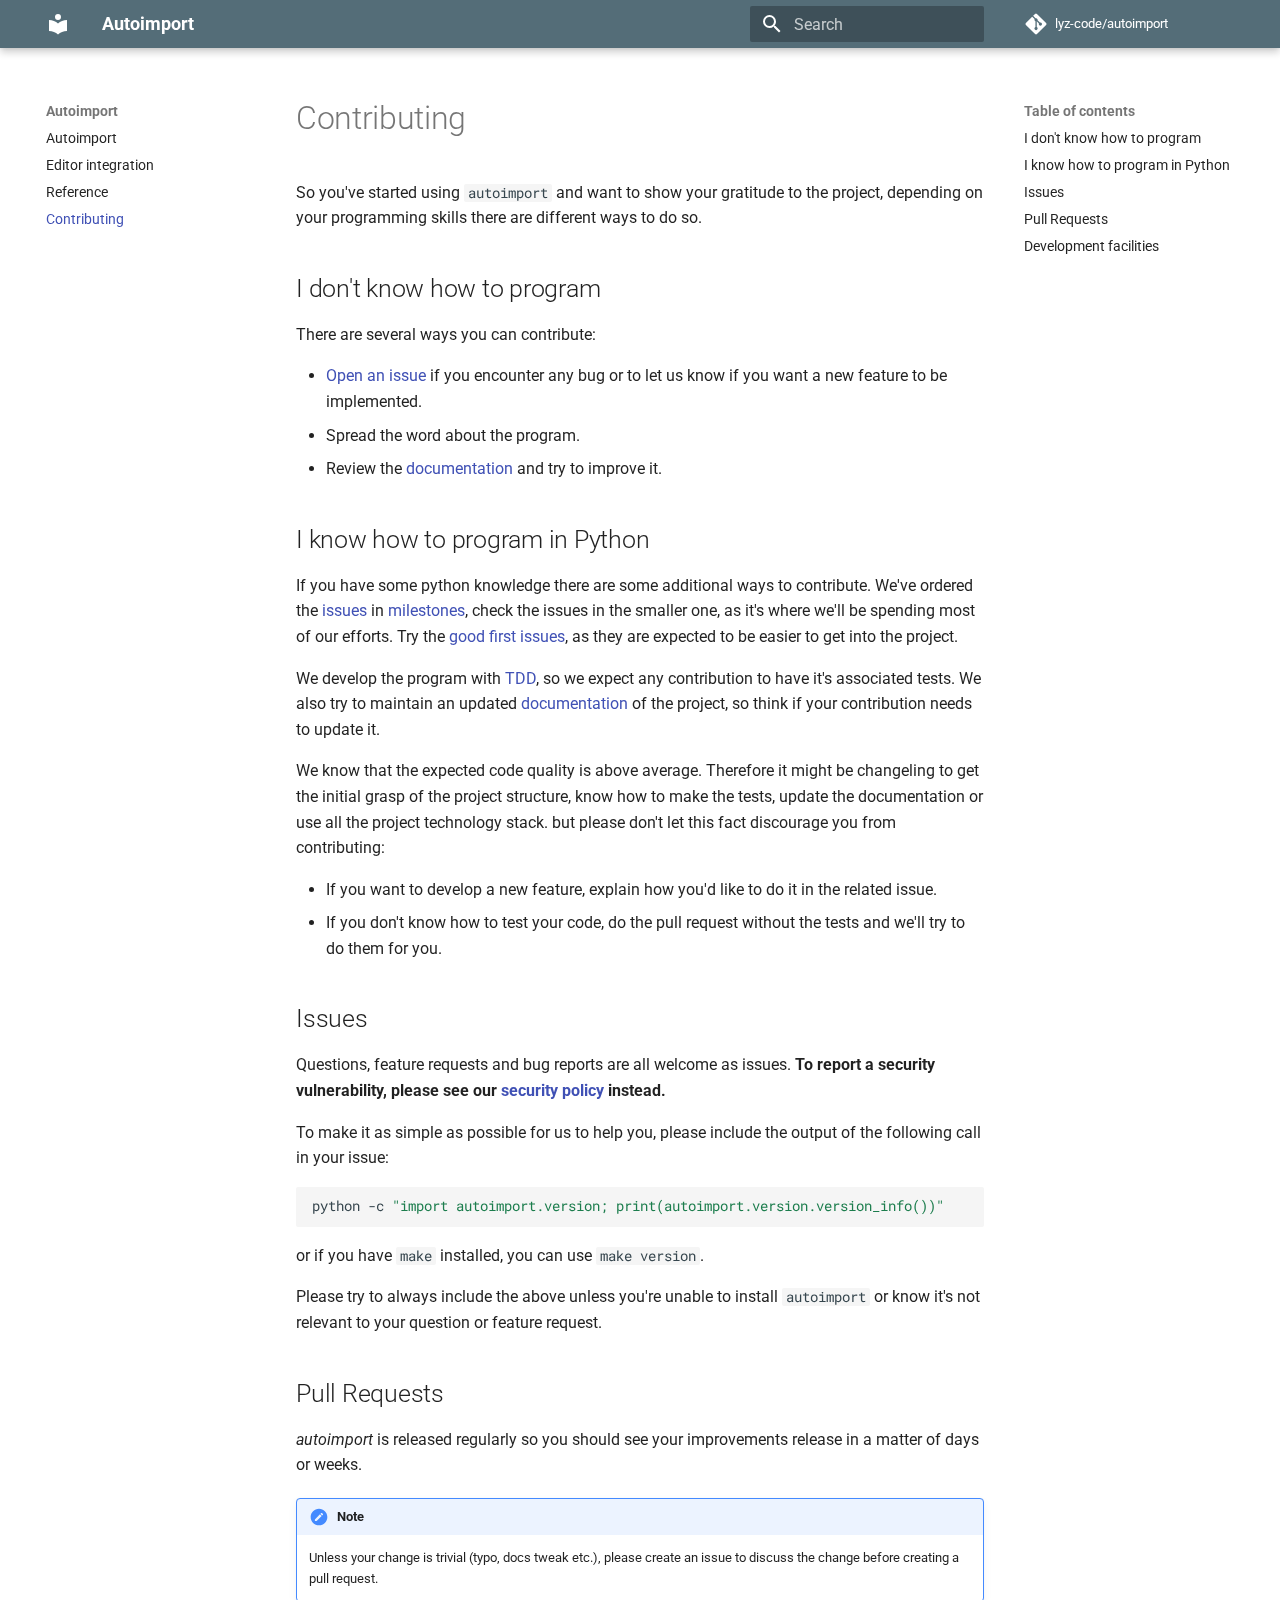
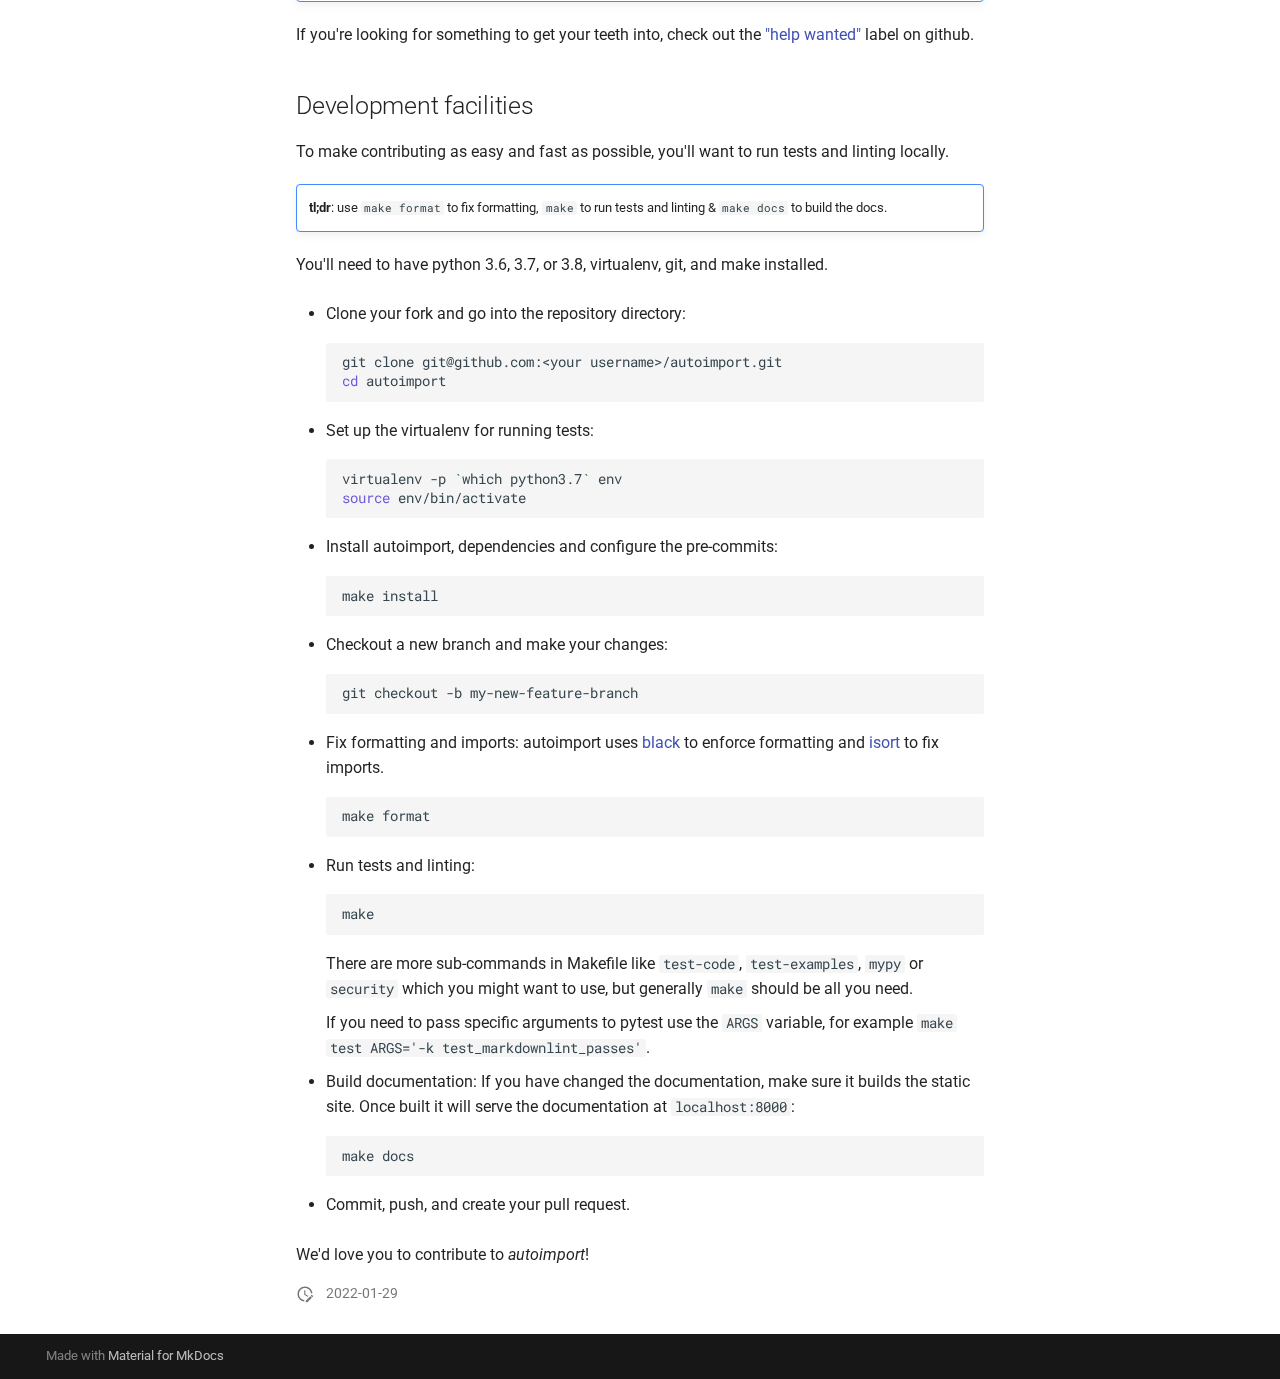
==== commit 81352fdf: "deploy: 18cfe02b0f40ce90d14cbc2bac487558d3c37f10" ====
--- a/contributing/index.html
+++ b/contributing/index.html
@@ -1,4 +1,4 @@
-<!doctype html><html lang=en class=no-js> <head><meta charset=utf-8><meta name=viewport content="width=device-width,initial-scale=1"><meta name=author content=Lyz><link href=https://lyz-code.github.io/autoimport/contributing/ rel=canonical><link href=../reference/ rel=prev><link rel=icon href=../assets/images/favicon.png><meta name=generator content="mkdocs-1.4.2, mkdocs-material-9.0.11"><title>Contributing - Autoimport</title><link rel=stylesheet href=../assets/stylesheets/main.0d440cfe.min.css><link rel=stylesheet href=../assets/stylesheets/palette.2505c338.min.css><link rel=preconnect href=https://fonts.gstatic.com crossorigin><link rel=stylesheet href="https://fonts.googleapis.com/css?family=Roboto:300,300i,400,400i,700,700i%7CRoboto+Mono:400,400i,700,700i&display=fallback"><style>:root{--md-text-font:"Roboto";--md-code-font:"Roboto Mono"}</style><link rel=stylesheet href=../css/timeago.css><link rel=stylesheet href=../assets/_mkdocstrings.css><link rel=stylesheet href=../stylesheets/extra.css><link rel=stylesheet href=../stylesheets/links.css><script>__md_scope=new URL("..",location),__md_hash=e=>[...e].reduce((e,_)=>(e<<5)-e+_.charCodeAt(0),0),__md_get=(e,_=localStorage,t=__md_scope)=>JSON.parse(_.getItem(t.pathname+"."+e)),__md_set=(e,_,t=localStorage,a=__md_scope)=>{try{t.setItem(a.pathname+"."+e,JSON.stringify(_))}catch(e){}}</script></head> <body dir=ltr data-md-color-scheme=default data-md-color-primary=blue-grey data-md-color-accent=light-blue> <input class=md-toggle data-md-toggle=drawer type=checkbox id=__drawer autocomplete=off> <input class=md-toggle data-md-toggle=search type=checkbox id=__search autocomplete=off> <label class=md-overlay for=__drawer></label> <div data-md-component=skip> <a href=#i-dont-know-how-to-program class=md-skip> Skip to content </a> </div> <div data-md-component=announce> </div> <header class=md-header data-md-component=header> <nav class="md-header__inner md-grid" aria-label=Header> <a href=.. title=Autoimport class="md-header__button md-logo" aria-label=Autoimport data-md-component=logo> <svg xmlns=http://www.w3.org/2000/svg viewbox="0 0 24 24"><path d="M12 8a3 3 0 0 0 3-3 3 3 0 0 0-3-3 3 3 0 0 0-3 3 3 3 0 0 0 3 3m0 3.54C9.64 9.35 6.5 8 3 8v11c3.5 0 6.64 1.35 9 3.54 2.36-2.19 5.5-3.54 9-3.54V8c-3.5 0-6.64 1.35-9 3.54Z"/></svg> </a> <label class="md-header__button md-icon" for=__drawer> <svg xmlns=http://www.w3.org/2000/svg viewbox="0 0 24 24"><path d="M3 6h18v2H3V6m0 5h18v2H3v-2m0 5h18v2H3v-2Z"/></svg> </label> <div class=md-header__title data-md-component=header-title> <div class=md-header__ellipsis> <div class=md-header__topic> <span class=md-ellipsis> Autoimport </span> </div> <div class=md-header__topic data-md-component=header-topic> <span class=md-ellipsis> Contributing </span> </div> </div> </div> <label class="md-header__button md-icon" for=__search> <svg xmlns=http://www.w3.org/2000/svg viewbox="0 0 24 24"><path d="M9.5 3A6.5 6.5 0 0 1 16 9.5c0 1.61-.59 3.09-1.56 4.23l.27.27h.79l5 5-1.5 1.5-5-5v-.79l-.27-.27A6.516 6.516 0 0 1 9.5 16 6.5 6.5 0 0 1 3 9.5 6.5 6.5 0 0 1 9.5 3m0 2C7 5 5 7 5 9.5S7 14 9.5 14 14 12 14 9.5 12 5 9.5 5Z"/></svg> </label> <div class=md-search data-md-component=search role=dialog> <label class=md-search__overlay for=__search></label> <div class=md-search__inner role=search> <form class=md-search__form name=search> <input type=text class=md-search__input name=query aria-label=Search placeholder=Search autocapitalize=off autocorrect=off autocomplete=off spellcheck=false data-md-component=search-query required> <label class="md-search__icon md-icon" for=__search> <svg xmlns=http://www.w3.org/2000/svg viewbox="0 0 24 24"><path d="M9.5 3A6.5 6.5 0 0 1 16 9.5c0 1.61-.59 3.09-1.56 4.23l.27.27h.79l5 5-1.5 1.5-5-5v-.79l-.27-.27A6.516 6.516 0 0 1 9.5 16 6.5 6.5 0 0 1 3 9.5 6.5 6.5 0 0 1 9.5 3m0 2C7 5 5 7 5 9.5S7 14 9.5 14 14 12 14 9.5 12 5 9.5 5Z"/></svg> <svg xmlns=http://www.w3.org/2000/svg viewbox="0 0 24 24"><path d="M20 11v2H8l5.5 5.5-1.42 1.42L4.16 12l7.92-7.92L13.5 5.5 8 11h12Z"/></svg> </label> <nav class=md-search__options aria-label=Search> <button type=reset class="md-search__icon md-icon" title=Clear aria-label=Clear tabindex=-1> <svg xmlns=http://www.w3.org/2000/svg viewbox="0 0 24 24"><path d="M19 6.41 17.59 5 12 10.59 6.41 5 5 6.41 10.59 12 5 17.59 6.41 19 12 13.41 17.59 19 19 17.59 13.41 12 19 6.41Z"/></svg> </button> </nav> </form> <div class=md-search__output> <div class=md-search__scrollwrap data-md-scrollfix> <div class=md-search-result data-md-component=search-result> <div class=md-search-result__meta> Initializing search </div> <ol class=md-search-result__list role=presentation></ol> </div> </div> </div> </div> </div> <div class=md-header__source> <a href=https://github.com/lyz-code/autoimport title="Go to repository" class=md-source data-md-component=source> <div class="md-source__icon md-icon"> <svg xmlns=http://www.w3.org/2000/svg viewbox="0 0 448 512"><!-- Font Awesome Free 6.2.1 by @fontawesome - https://fontawesome.com License - https://fontawesome.com/license/free (Icons: CC BY 4.0, Fonts: SIL OFL 1.1, Code: MIT License) Copyright 2022 Fonticons, Inc.--><path d="M439.55 236.05 244 40.45a28.87 28.87 0 0 0-40.81 0l-40.66 40.63 51.52 51.52c27.06-9.14 52.68 16.77 43.39 43.68l49.66 49.66c34.23-11.8 61.18 31 35.47 56.69-26.49 26.49-70.21-2.87-56-37.34L240.22 199v121.85c25.3 12.54 22.26 41.85 9.08 55a34.34 34.34 0 0 1-48.55 0c-17.57-17.6-11.07-46.91 11.25-56v-123c-20.8-8.51-24.6-30.74-18.64-45L142.57 101 8.45 235.14a28.86 28.86 0 0 0 0 40.81l195.61 195.6a28.86 28.86 0 0 0 40.8 0l194.69-194.69a28.86 28.86 0 0 0 0-40.81z"/></svg> </div> <div class=md-source__repository> lyz-code/autoimport </div> </a> </div> </nav> </header> <div class=md-container data-md-component=container> <main class=md-main data-md-component=main> <div class="md-main__inner md-grid"> <div class="md-sidebar md-sidebar--primary" data-md-component=sidebar data-md-type=navigation> <div class=md-sidebar__scrollwrap> <div class=md-sidebar__inner> <nav class="md-nav md-nav--primary" aria-label=Navigation data-md-level=0> <label class=md-nav__title for=__drawer> <a href=.. title=Autoimport class="md-nav__button md-logo" aria-label=Autoimport data-md-component=logo> <svg xmlns=http://www.w3.org/2000/svg viewbox="0 0 24 24"><path d="M12 8a3 3 0 0 0 3-3 3 3 0 0 0-3-3 3 3 0 0 0-3 3 3 3 0 0 0 3 3m0 3.54C9.64 9.35 6.5 8 3 8v11c3.5 0 6.64 1.35 9 3.54 2.36-2.19 5.5-3.54 9-3.54V8c-3.5 0-6.64 1.35-9 3.54Z"/></svg> </a> Autoimport </label> <div class=md-nav__source> <a href=https://github.com/lyz-code/autoimport title="Go to repository" class=md-source data-md-component=source> <div class="md-source__icon md-icon"> <svg xmlns=http://www.w3.org/2000/svg viewbox="0 0 448 512"><!-- Font Awesome Free 6.2.1 by @fontawesome - https://fontawesome.com License - https://fontawesome.com/license/free (Icons: CC BY 4.0, Fonts: SIL OFL 1.1, Code: MIT License) Copyright 2022 Fonticons, Inc.--><path d="M439.55 236.05 244 40.45a28.87 28.87 0 0 0-40.81 0l-40.66 40.63 51.52 51.52c27.06-9.14 52.68 16.77 43.39 43.68l49.66 49.66c34.23-11.8 61.18 31 35.47 56.69-26.49 26.49-70.21-2.87-56-37.34L240.22 199v121.85c25.3 12.54 22.26 41.85 9.08 55a34.34 34.34 0 0 1-48.55 0c-17.57-17.6-11.07-46.91 11.25-56v-123c-20.8-8.51-24.6-30.74-18.64-45L142.57 101 8.45 235.14a28.86 28.86 0 0 0 0 40.81l195.61 195.6a28.86 28.86 0 0 0 40.8 0l194.69-194.69a28.86 28.86 0 0 0 0-40.81z"/></svg> </div> <div class=md-source__repository> lyz-code/autoimport </div> </a> </div> <ul class=md-nav__list data-md-scrollfix> <li class=md-nav__item> <a href=.. class=md-nav__link> Autoimport </a> </li> <li class=md-nav__item> <a href=../editor_integration/ class=md-nav__link> Editor integration </a> </li> <li class=md-nav__item> <a href=../reference/ class=md-nav__link> Reference </a> </li> <li class="md-nav__item md-nav__item--active"> <input class="md-nav__toggle md-toggle" type=checkbox id=__toc> <label class="md-nav__link md-nav__link--active" for=__toc> Contributing <span class="md-nav__icon md-icon"></span> </label> <a href=./ class="md-nav__link md-nav__link--active"> Contributing </a> <nav class="md-nav md-nav--secondary" aria-label="Table of contents"> <label class=md-nav__title for=__toc> <span class="md-nav__icon md-icon"></span> Table of contents </label> <ul class=md-nav__list data-md-component=toc data-md-scrollfix> <li class=md-nav__item> <a href=#i-dont-know-how-to-program class=md-nav__link> I don't know how to program </a> </li> <li class=md-nav__item> <a href=#i-know-how-to-program-in-python class=md-nav__link> I know how to program in Python </a> </li> <li class=md-nav__item> <a href=#issues class=md-nav__link> Issues </a> </li> <li class=md-nav__item> <a href=#pull-requests class=md-nav__link> Pull Requests </a> </li> <li class=md-nav__item> <a href=#development-facilities class=md-nav__link> Development facilities </a> </li> </ul> </nav> </li> </ul> </nav> </div> </div> </div> <div class="md-sidebar md-sidebar--secondary" data-md-component=sidebar data-md-type=toc> <div class=md-sidebar__scrollwrap> <div class=md-sidebar__inner> <nav class="md-nav md-nav--secondary" aria-label="Table of contents"> <label class=md-nav__title for=__toc> <span class="md-nav__icon md-icon"></span> Table of contents </label> <ul class=md-nav__list data-md-component=toc data-md-scrollfix> <li class=md-nav__item> <a href=#i-dont-know-how-to-program class=md-nav__link> I don't know how to program </a> </li> <li class=md-nav__item> <a href=#i-know-how-to-program-in-python class=md-nav__link> I know how to program in Python </a> </li> <li class=md-nav__item> <a href=#issues class=md-nav__link> Issues </a> </li> <li class=md-nav__item> <a href=#pull-requests class=md-nav__link> Pull Requests </a> </li> <li class=md-nav__item> <a href=#development-facilities class=md-nav__link> Development facilities </a> </li> </ul> </nav> </div> </div> </div> <div class=md-content data-md-component=content> <article class="md-content__inner md-typeset"> <h1>Contributing</h1> <p>So you've started using <code>autoimport</code> and want to show your gratitude to the project, depending on your programming skills there are different ways to do so.</p> <h2 id=i-dont-know-how-to-program>I don't know how to program<a class=headerlink href=#i-dont-know-how-to-program title="Permanent link">&para;</a></h2> <p>There are several ways you can contribute:</p> <ul> <li><a href=https://github.com/lyz-code/autoimport/issues/new>Open an issue</a> if you encounter any bug or to let us know if you want a new feature to be implemented.</li> <li>Spread the word about the program.</li> <li>Review the <a href=https://lyz-code.github.io/autoimport>documentation</a> and try to improve it.</li> </ul> <h2 id=i-know-how-to-program-in-python>I know how to program in Python<a class=headerlink href=#i-know-how-to-program-in-python title="Permanent link">&para;</a></h2> <p>If you have some python knowledge there are some additional ways to contribute. We've ordered the <a href=https://github.com/lyz-code/autoimport/issues>issues</a> in <a href=https://github.com/lyz-code/autoimport/milestones>milestones</a>, check the issues in the smaller one, as it's where we'll be spending most of our efforts. Try the <a href="https://github.com/lyz-code/autoimport/issues?q=is%3Aissue+is%3Aopen+label%3A%22good+first+issue%22">good first issues</a>, as they are expected to be easier to get into the project.</p> <p>We develop the program with <a href=https://en.wikipedia.org/wiki/Test-driven_development>TDD</a>, so we expect any contribution to have it's associated tests. We also try to maintain an updated <a href=https://lyz-code.github.io/autoimport>documentation</a> of the project, so think if your contribution needs to update it.</p> <p>We know that the expected code quality is above average. Therefore it might be changeling to get the initial grasp of the project structure, know how to make the tests, update the documentation or use all the project technology stack. but please don't let this fact discourage you from contributing:</p> <ul> <li>If you want to develop a new feature, explain how you'd like to do it in the related issue.</li> <li>If you don't know how to test your code, do the pull request without the tests and we'll try to do them for you.</li> </ul> <h2 id=issues>Issues<a class=headerlink href=#issues title="Permanent link">&para;</a></h2> <p>Questions, feature requests and bug reports are all welcome as issues. <strong>To report a security vulnerability, please see our <a href=https://github.com/lyz-code/autoimport/security/policy>security policy</a> instead.</strong></p> <p>To make it as simple as possible for us to help you, please include the output of the following call in your issue:</p> <div class=highlight><pre><span></span><code>python<span class=w> </span>-c<span class=w> </span><span class=s2>&quot;import autoimport.version; print(autoimport.version.version_info())&quot;</span>
+<!doctype html><html lang=en class=no-js> <head><meta charset=utf-8><meta name=viewport content="width=device-width,initial-scale=1"><meta name=author content=Lyz><link href=https://lyz-code.github.io/autoimport/contributing/ rel=canonical><link href=../reference/ rel=prev><link rel=icon href=../assets/images/favicon.png><meta name=generator content="mkdocs-1.6.0, mkdocs-material-9.5.21"><title>Contributing - Autoimport</title><link rel=stylesheet href=../assets/stylesheets/main.66ac8b77.min.css><link rel=stylesheet href=../assets/stylesheets/palette.06af60db.min.css><link rel=preconnect href=https://fonts.gstatic.com crossorigin><link rel=stylesheet href="https://fonts.googleapis.com/css?family=Roboto:300,300i,400,400i,700,700i%7CRoboto+Mono:400,400i,700,700i&display=fallback"><style>:root{--md-text-font:"Roboto";--md-code-font:"Roboto Mono"}</style><link rel=stylesheet href=../css/timeago.css><link rel=stylesheet href=../assets/_mkdocstrings.css><link rel=stylesheet href=../stylesheets/extra.css><link rel=stylesheet href=../stylesheets/links.css><script>__md_scope=new URL("..",location),__md_hash=e=>[...e].reduce((e,_)=>(e<<5)-e+_.charCodeAt(0),0),__md_get=(e,_=localStorage,t=__md_scope)=>JSON.parse(_.getItem(t.pathname+"."+e)),__md_set=(e,_,t=localStorage,a=__md_scope)=>{try{t.setItem(a.pathname+"."+e,JSON.stringify(_))}catch(e){}}</script></head> <body dir=ltr data-md-color-scheme=default data-md-color-primary=blue-grey data-md-color-accent=light-blue> <input class=md-toggle data-md-toggle=drawer type=checkbox id=__drawer autocomplete=off> <input class=md-toggle data-md-toggle=search type=checkbox id=__search autocomplete=off> <label class=md-overlay for=__drawer></label> <div data-md-component=skip> <a href=#i-dont-know-how-to-program class=md-skip> Skip to content </a> </div> <div data-md-component=announce> </div> <header class="md-header md-header--shadow" data-md-component=header> <nav class="md-header__inner md-grid" aria-label=Header> <a href=.. title=Autoimport class="md-header__button md-logo" aria-label=Autoimport data-md-component=logo> <svg xmlns=http://www.w3.org/2000/svg viewbox="0 0 24 24"><path d="M12 8a3 3 0 0 0 3-3 3 3 0 0 0-3-3 3 3 0 0 0-3 3 3 3 0 0 0 3 3m0 3.54C9.64 9.35 6.5 8 3 8v11c3.5 0 6.64 1.35 9 3.54 2.36-2.19 5.5-3.54 9-3.54V8c-3.5 0-6.64 1.35-9 3.54Z"/></svg> </a> <label class="md-header__button md-icon" for=__drawer> <svg xmlns=http://www.w3.org/2000/svg viewbox="0 0 24 24"><path d="M3 6h18v2H3V6m0 5h18v2H3v-2m0 5h18v2H3v-2Z"/></svg> </label> <div class=md-header__title data-md-component=header-title> <div class=md-header__ellipsis> <div class=md-header__topic> <span class=md-ellipsis> Autoimport </span> </div> <div class=md-header__topic data-md-component=header-topic> <span class=md-ellipsis> Contributing </span> </div> </div> </div> <label class="md-header__button md-icon" for=__search> <svg xmlns=http://www.w3.org/2000/svg viewbox="0 0 24 24"><path d="M9.5 3A6.5 6.5 0 0 1 16 9.5c0 1.61-.59 3.09-1.56 4.23l.27.27h.79l5 5-1.5 1.5-5-5v-.79l-.27-.27A6.516 6.516 0 0 1 9.5 16 6.5 6.5 0 0 1 3 9.5 6.5 6.5 0 0 1 9.5 3m0 2C7 5 5 7 5 9.5S7 14 9.5 14 14 12 14 9.5 12 5 9.5 5Z"/></svg> </label> <div class=md-search data-md-component=search role=dialog> <label class=md-search__overlay for=__search></label> <div class=md-search__inner role=search> <form class=md-search__form name=search> <input type=text class=md-search__input name=query aria-label=Search placeholder=Search autocapitalize=off autocorrect=off autocomplete=off spellcheck=false data-md-component=search-query required> <label class="md-search__icon md-icon" for=__search> <svg xmlns=http://www.w3.org/2000/svg viewbox="0 0 24 24"><path d="M9.5 3A6.5 6.5 0 0 1 16 9.5c0 1.61-.59 3.09-1.56 4.23l.27.27h.79l5 5-1.5 1.5-5-5v-.79l-.27-.27A6.516 6.516 0 0 1 9.5 16 6.5 6.5 0 0 1 3 9.5 6.5 6.5 0 0 1 9.5 3m0 2C7 5 5 7 5 9.5S7 14 9.5 14 14 12 14 9.5 12 5 9.5 5Z"/></svg> <svg xmlns=http://www.w3.org/2000/svg viewbox="0 0 24 24"><path d="M20 11v2H8l5.5 5.5-1.42 1.42L4.16 12l7.92-7.92L13.5 5.5 8 11h12Z"/></svg> </label> <nav class=md-search__options aria-label=Search> <button type=reset class="md-search__icon md-icon" title=Clear aria-label=Clear tabindex=-1> <svg xmlns=http://www.w3.org/2000/svg viewbox="0 0 24 24"><path d="M19 6.41 17.59 5 12 10.59 6.41 5 5 6.41 10.59 12 5 17.59 6.41 19 12 13.41 17.59 19 19 17.59 13.41 12 19 6.41Z"/></svg> </button> </nav> </form> <div class=md-search__output> <div class=md-search__scrollwrap data-md-scrollfix> <div class=md-search-result data-md-component=search-result> <div class=md-search-result__meta> Initializing search </div> <ol class=md-search-result__list role=presentation></ol> </div> </div> </div> </div> </div> <div class=md-header__source> <a href=https://github.com/lyz-code/autoimport title="Go to repository" class=md-source data-md-component=source> <div class="md-source__icon md-icon"> <svg xmlns=http://www.w3.org/2000/svg viewbox="0 0 448 512"><!-- Font Awesome Free 6.5.2 by @fontawesome - https://fontawesome.com License - https://fontawesome.com/license/free (Icons: CC BY 4.0, Fonts: SIL OFL 1.1, Code: MIT License) Copyright 2024 Fonticons, Inc.--><path d="M439.55 236.05 244 40.45a28.87 28.87 0 0 0-40.81 0l-40.66 40.63 51.52 51.52c27.06-9.14 52.68 16.77 43.39 43.68l49.66 49.66c34.23-11.8 61.18 31 35.47 56.69-26.49 26.49-70.21-2.87-56-37.34L240.22 199v121.85c25.3 12.54 22.26 41.85 9.08 55a34.34 34.34 0 0 1-48.55 0c-17.57-17.6-11.07-46.91 11.25-56v-123c-20.8-8.51-24.6-30.74-18.64-45L142.57 101 8.45 235.14a28.86 28.86 0 0 0 0 40.81l195.61 195.6a28.86 28.86 0 0 0 40.8 0l194.69-194.69a28.86 28.86 0 0 0 0-40.81z"/></svg> </div> <div class=md-source__repository> lyz-code/autoimport </div> </a> </div> </nav> </header> <div class=md-container data-md-component=container> <main class=md-main data-md-component=main> <div class="md-main__inner md-grid"> <div class="md-sidebar md-sidebar--primary" data-md-component=sidebar data-md-type=navigation> <div class=md-sidebar__scrollwrap> <div class=md-sidebar__inner> <nav class="md-nav md-nav--primary" aria-label=Navigation data-md-level=0> <label class=md-nav__title for=__drawer> <a href=.. title=Autoimport class="md-nav__button md-logo" aria-label=Autoimport data-md-component=logo> <svg xmlns=http://www.w3.org/2000/svg viewbox="0 0 24 24"><path d="M12 8a3 3 0 0 0 3-3 3 3 0 0 0-3-3 3 3 0 0 0-3 3 3 3 0 0 0 3 3m0 3.54C9.64 9.35 6.5 8 3 8v11c3.5 0 6.64 1.35 9 3.54 2.36-2.19 5.5-3.54 9-3.54V8c-3.5 0-6.64 1.35-9 3.54Z"/></svg> </a> Autoimport </label> <div class=md-nav__source> <a href=https://github.com/lyz-code/autoimport title="Go to repository" class=md-source data-md-component=source> <div class="md-source__icon md-icon"> <svg xmlns=http://www.w3.org/2000/svg viewbox="0 0 448 512"><!-- Font Awesome Free 6.5.2 by @fontawesome - https://fontawesome.com License - https://fontawesome.com/license/free (Icons: CC BY 4.0, Fonts: SIL OFL 1.1, Code: MIT License) Copyright 2024 Fonticons, Inc.--><path d="M439.55 236.05 244 40.45a28.87 28.87 0 0 0-40.81 0l-40.66 40.63 51.52 51.52c27.06-9.14 52.68 16.77 43.39 43.68l49.66 49.66c34.23-11.8 61.18 31 35.47 56.69-26.49 26.49-70.21-2.87-56-37.34L240.22 199v121.85c25.3 12.54 22.26 41.85 9.08 55a34.34 34.34 0 0 1-48.55 0c-17.57-17.6-11.07-46.91 11.25-56v-123c-20.8-8.51-24.6-30.74-18.64-45L142.57 101 8.45 235.14a28.86 28.86 0 0 0 0 40.81l195.61 195.6a28.86 28.86 0 0 0 40.8 0l194.69-194.69a28.86 28.86 0 0 0 0-40.81z"/></svg> </div> <div class=md-source__repository> lyz-code/autoimport </div> </a> </div> <ul class=md-nav__list data-md-scrollfix> <li class=md-nav__item> <a href=.. class=md-nav__link> <span class=md-ellipsis> Autoimport </span> </a> </li> <li class=md-nav__item> <a href=../editor_integration/ class=md-nav__link> <span class=md-ellipsis> Editor integration </span> </a> </li> <li class=md-nav__item> <a href=../reference/ class=md-nav__link> <span class=md-ellipsis> Reference </span> </a> </li> <li class="md-nav__item md-nav__item--active"> <input class="md-nav__toggle md-toggle" type=checkbox id=__toc> <label class="md-nav__link md-nav__link--active" for=__toc> <span class=md-ellipsis> Contributing </span> <span class="md-nav__icon md-icon"></span> </label> <a href=./ class="md-nav__link md-nav__link--active"> <span class=md-ellipsis> Contributing </span> </a> <nav class="md-nav md-nav--secondary" aria-label="Table of contents"> <label class=md-nav__title for=__toc> <span class="md-nav__icon md-icon"></span> Table of contents </label> <ul class=md-nav__list data-md-component=toc data-md-scrollfix> <li class=md-nav__item> <a href=#i-dont-know-how-to-program class=md-nav__link> <span class=md-ellipsis> I don't know how to program </span> </a> </li> <li class=md-nav__item> <a href=#i-know-how-to-program-in-python class=md-nav__link> <span class=md-ellipsis> I know how to program in Python </span> </a> </li> <li class=md-nav__item> <a href=#issues class=md-nav__link> <span class=md-ellipsis> Issues </span> </a> </li> <li class=md-nav__item> <a href=#pull-requests class=md-nav__link> <span class=md-ellipsis> Pull Requests </span> </a> </li> <li class=md-nav__item> <a href=#development-facilities class=md-nav__link> <span class=md-ellipsis> Development facilities </span> </a> </li> </ul> </nav> </li> </ul> </nav> </div> </div> </div> <div class="md-sidebar md-sidebar--secondary" data-md-component=sidebar data-md-type=toc> <div class=md-sidebar__scrollwrap> <div class=md-sidebar__inner> <nav class="md-nav md-nav--secondary" aria-label="Table of contents"> <label class=md-nav__title for=__toc> <span class="md-nav__icon md-icon"></span> Table of contents </label> <ul class=md-nav__list data-md-component=toc data-md-scrollfix> <li class=md-nav__item> <a href=#i-dont-know-how-to-program class=md-nav__link> <span class=md-ellipsis> I don't know how to program </span> </a> </li> <li class=md-nav__item> <a href=#i-know-how-to-program-in-python class=md-nav__link> <span class=md-ellipsis> I know how to program in Python </span> </a> </li> <li class=md-nav__item> <a href=#issues class=md-nav__link> <span class=md-ellipsis> Issues </span> </a> </li> <li class=md-nav__item> <a href=#pull-requests class=md-nav__link> <span class=md-ellipsis> Pull Requests </span> </a> </li> <li class=md-nav__item> <a href=#development-facilities class=md-nav__link> <span class=md-ellipsis> Development facilities </span> </a> </li> </ul> </nav> </div> </div> </div> <div class=md-content data-md-component=content> <article class="md-content__inner md-typeset"> <h1>Contributing</h1> <p>So you've started using <code>autoimport</code> and want to show your gratitude to the project, depending on your programming skills there are different ways to do so.</p> <h2 id=i-dont-know-how-to-program>I don't know how to program<a class=headerlink href=#i-dont-know-how-to-program title="Permanent link">&para;</a></h2> <p>There are several ways you can contribute:</p> <ul> <li><a href=https://github.com/lyz-code/autoimport/issues/new>Open an issue</a> if you encounter any bug or to let us know if you want a new feature to be implemented.</li> <li>Spread the word about the program.</li> <li>Review the <a href=https://lyz-code.github.io/autoimport>documentation</a> and try to improve it.</li> </ul> <h2 id=i-know-how-to-program-in-python>I know how to program in Python<a class=headerlink href=#i-know-how-to-program-in-python title="Permanent link">&para;</a></h2> <p>If you have some python knowledge there are some additional ways to contribute. We've ordered the <a href=https://github.com/lyz-code/autoimport/issues>issues</a> in <a href=https://github.com/lyz-code/autoimport/milestones>milestones</a>, check the issues in the smaller one, as it's where we'll be spending most of our efforts. Try the <a href="https://github.com/lyz-code/autoimport/issues?q=is%3Aissue+is%3Aopen+label%3A%22good+first+issue%22">good first issues</a>, as they are expected to be easier to get into the project.</p> <p>We develop the program with <a href=https://en.wikipedia.org/wiki/Test-driven_development>TDD</a>, so we expect any contribution to have it's associated tests. We also try to maintain an updated <a href=https://lyz-code.github.io/autoimport>documentation</a> of the project, so think if your contribution needs to update it.</p> <p>We know that the expected code quality is above average. Therefore it might be changeling to get the initial grasp of the project structure, know how to make the tests, update the documentation or use all the project technology stack. but please don't let this fact discourage you from contributing:</p> <ul> <li>If you want to develop a new feature, explain how you'd like to do it in the related issue.</li> <li>If you don't know how to test your code, do the pull request without the tests and we'll try to do them for you.</li> </ul> <h2 id=issues>Issues<a class=headerlink href=#issues title="Permanent link">&para;</a></h2> <p>Questions, feature requests and bug reports are all welcome as issues. <strong>To report a security vulnerability, please see our <a href=https://github.com/lyz-code/autoimport/security/policy>security policy</a> instead.</strong></p> <p>To make it as simple as possible for us to help you, please include the output of the following call in your issue:</p> <div class=highlight><pre><span></span><code>python<span class=w> </span>-c<span class=w> </span><span class=s2>&quot;import autoimport.version; print(autoimport.version.version_info())&quot;</span>
 </code></pre></div> <p>or if you have <code>make</code> installed, you can use <code>make version</code>.</p> <p>Please try to always include the above unless you're unable to install <code>autoimport</code> or know it's not relevant to your question or feature request.</p> <h2 id=pull-requests>Pull Requests<a class=headerlink href=#pull-requests title="Permanent link">&para;</a></h2> <p><em>autoimport</em> is released regularly so you should see your improvements release in a matter of days or weeks.</p> <div class="admonition note"> <p class=admonition-title>Note</p> <p>Unless your change is trivial (typo, docs tweak etc.), please create an issue to discuss the change before creating a pull request.</p> </div> <p>If you're looking for something to get your teeth into, check out the <a href="https://github.com/lyz-code/autoimport/issues?q=is%3Aopen+is%3Aissue+label%3A%22help+wanted%22">"help wanted"</a> label on github.</p> <h2 id=development-facilities>Development facilities<a class=headerlink href=#development-facilities title="Permanent link">&para;</a></h2> <p>To make contributing as easy and fast as possible, you'll want to run tests and linting locally.</p> <div class="admonition note"> <p><strong>tl;dr</strong>: use <code>make format</code> to fix formatting, <code>make</code> to run tests and linting &amp; <code>make docs</code> to build the docs.</p> </div> <p>You'll need to have python 3.6, 3.7, or 3.8, virtualenv, git, and make installed.</p> <ul> <li> <p>Clone your fork and go into the repository directory:</p> <div class=highlight><pre><span></span><code>git<span class=w> </span>clone<span class=w> </span>git@github.com:&lt;your<span class=w> </span>username&gt;/autoimport.git
 <span class=nb>cd</span><span class=w> </span>autoimport
 </code></pre></div> </li> <li> <p>Set up the virtualenv for running tests:</p> <div class=highlight><pre><span></span><code>virtualenv<span class=w> </span>-p<span class=w> </span><span class=sb>`</span>which<span class=w> </span>python3.7<span class=sb>`</span><span class=w> </span>env
@@ -8,4 +8,4 @@
 </code></pre></div> </li> <li> <p>Fix formatting and imports: autoimport uses <a href=https://github.com/ambv/black>black</a> to enforce formatting and <a href=https://github.com/timothycrosley/isort>isort</a> to fix imports.</p> <div class=highlight><pre><span></span><code>make<span class=w> </span>format
 </code></pre></div> </li> <li> <p>Run tests and linting:</p> <div class=highlight><pre><span></span><code>make
 </code></pre></div> <p>There are more sub-commands in Makefile like <code>test-code</code>, <code>test-examples</code>, <code>mypy</code> or <code>security</code> which you might want to use, but generally <code>make</code> should be all you need.</p> <p>If you need to pass specific arguments to pytest use the <code>ARGS</code> variable, for example <code>make test ARGS='-k test_markdownlint_passes'</code>.</p> </li> <li> <p>Build documentation: If you have changed the documentation, make sure it builds the static site. Once built it will serve the documentation at <code>localhost:8000</code>:</p> <div class=highlight><pre><span></span><code>make<span class=w> </span>docs
-</code></pre></div> </li> <li> <p>Commit, push, and create your pull request.</p> </li> </ul> <p>We'd love you to contribute to <em>autoimport</em>!</p> <hr> <div class=md-source-file> <small> Last update: <span class="git-revision-date-localized-plugin git-revision-date-localized-plugin-timeago"><span class=timeago datetime=2022-01-29T18:57:42+00:00 locale=en></span></span><span class="git-revision-date-localized-plugin git-revision-date-localized-plugin-iso_date">2022-01-29</span> </small> </div> </article> </div> </div> <a href=# class="md-top md-icon" data-md-component=top hidden> <svg xmlns=http://www.w3.org/2000/svg viewbox="0 0 24 24"><path d="M13 20h-2V8l-5.5 5.5-1.42-1.42L12 4.16l7.92 7.92-1.42 1.42L13 8v12Z"/></svg> Back to top </a> </main> <footer class=md-footer> <div class="md-footer-meta md-typeset"> <div class="md-footer-meta__inner md-grid"> <div class=md-copyright> Made with <a href=https://squidfunk.github.io/mkdocs-material/ target=_blank rel=noopener> Material for MkDocs </a> </div> </div> </div> </footer> </div> <div class=md-dialog data-md-component=dialog> <div class="md-dialog__inner md-typeset"></div> </div> <script id=__config type=application/json>{"base": "..", "features": ["navigation.instant", "navigation.top", "content.code.annotate"], "search": "../assets/javascripts/workers/search.db81ec45.min.js", "translations": {"clipboard.copied": "Copied to clipboard", "clipboard.copy": "Copy to clipboard", "search.result.more.one": "1 more on this page", "search.result.more.other": "# more on this page", "search.result.none": "No matching documents", "search.result.one": "1 matching document", "search.result.other": "# matching documents", "search.result.placeholder": "Type to start searching", "search.result.term.missing": "Missing", "select.version": "Select version"}}</script> <script src=../assets/javascripts/bundle.6df46069.min.js></script> <script src=../js/timeago.min.js></script> <script src=../js/timeago_mkdocs_material.js></script> </body> </html>+</code></pre></div> </li> <li> <p>Commit, push, and create your pull request.</p> </li> </ul> <p>We'd love you to contribute to <em>autoimport</em>!</p> <aside class=md-source-file> <span class=md-source-file__fact> <span class=md-icon title="Last update"> <svg xmlns=http://www.w3.org/2000/svg viewbox="0 0 24 24"><path d="M21 13.1c-.1 0-.3.1-.4.2l-1 1 2.1 2.1 1-1c.2-.2.2-.6 0-.8l-1.3-1.3c-.1-.1-.2-.2-.4-.2m-1.9 1.8-6.1 6V23h2.1l6.1-6.1-2.1-2M12.5 7v5.2l4 2.4-1 1L11 13V7h1.5M11 21.9c-5.1-.5-9-4.8-9-9.9C2 6.5 6.5 2 12 2c5.3 0 9.6 4.1 10 9.3-.3-.1-.6-.2-1-.2s-.7.1-1 .2C19.6 7.2 16.2 4 12 4c-4.4 0-8 3.6-8 8 0 4.1 3.1 7.5 7.1 7.9l-.1.2v1.8Z"/></svg> </span> <span class="git-revision-date-localized-plugin git-revision-date-localized-plugin-timeago"><span class=timeago datetime=2022-01-29T18:57:42+00:00 locale=en></span></span><span class="git-revision-date-localized-plugin git-revision-date-localized-plugin-iso_date">2022-01-29</span> </span> </aside> </article> </div> <script>var target=document.getElementById(location.hash.slice(1));target&&target.name&&(target.checked=target.name.startsWith("__tabbed_"))</script> </div> <button type=button class="md-top md-icon" data-md-component=top hidden> <svg xmlns=http://www.w3.org/2000/svg viewbox="0 0 24 24"><path d="M13 20h-2V8l-5.5 5.5-1.42-1.42L12 4.16l7.92 7.92-1.42 1.42L13 8v12Z"/></svg> Back to top </button> </main> <footer class=md-footer> <div class="md-footer-meta md-typeset"> <div class="md-footer-meta__inner md-grid"> <div class=md-copyright> Made with <a href=https://squidfunk.github.io/mkdocs-material/ target=_blank rel=noopener> Material for MkDocs </a> </div> </div> </div> </footer> </div> <div class=md-dialog data-md-component=dialog> <div class="md-dialog__inner md-typeset"></div> </div> <script id=__config type=application/json>{"base": "..", "features": ["navigation.instant", "navigation.top", "content.code.annotate"], "search": "../assets/javascripts/workers/search.b8dbb3d2.min.js", "translations": {"clipboard.copied": "Copied to clipboard", "clipboard.copy": "Copy to clipboard", "search.result.more.one": "1 more on this page", "search.result.more.other": "# more on this page", "search.result.none": "No matching documents", "search.result.one": "1 matching document", "search.result.other": "# matching documents", "search.result.placeholder": "Type to start searching", "search.result.term.missing": "Missing", "select.version": "Select version"}}</script> <script src=../assets/javascripts/bundle.a7c05c9e.min.js></script> <script src=../js/timeago.min.js></script> <script src=../js/timeago_mkdocs_material.js></script> </body> </html>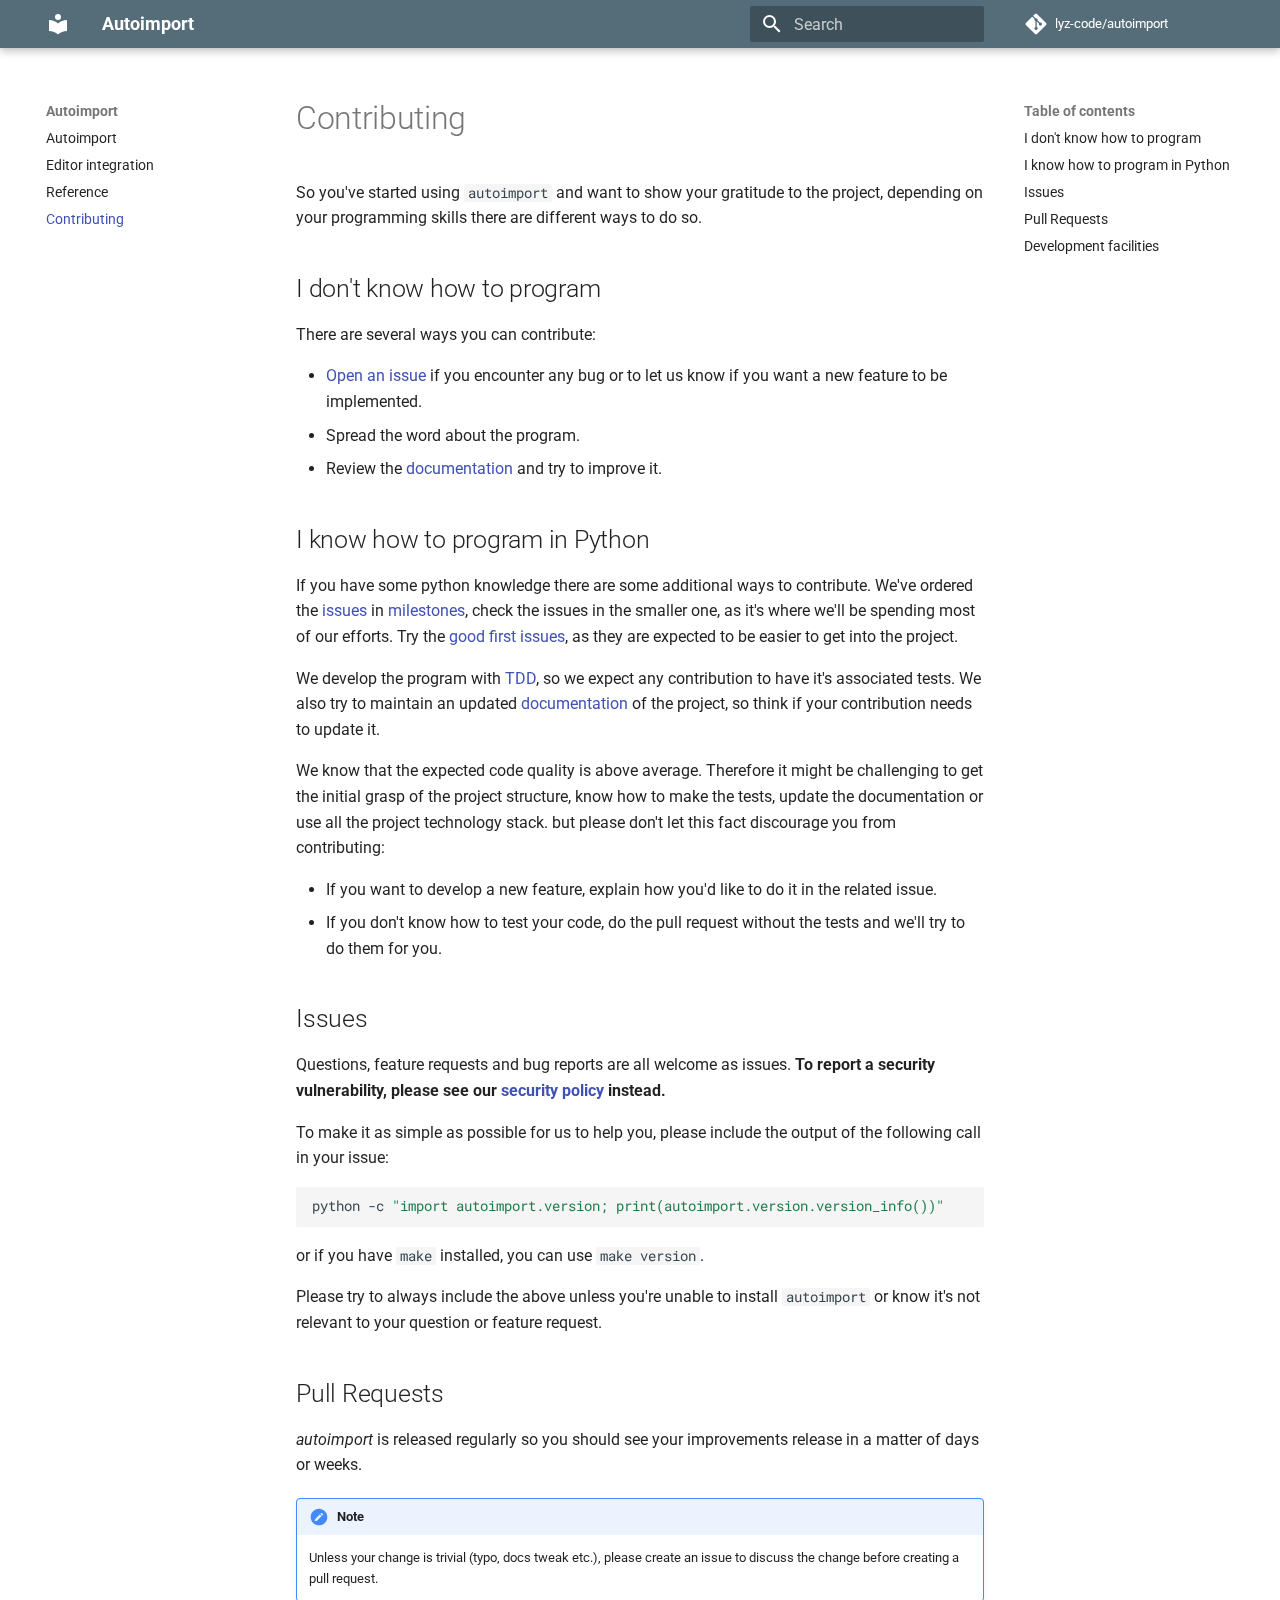
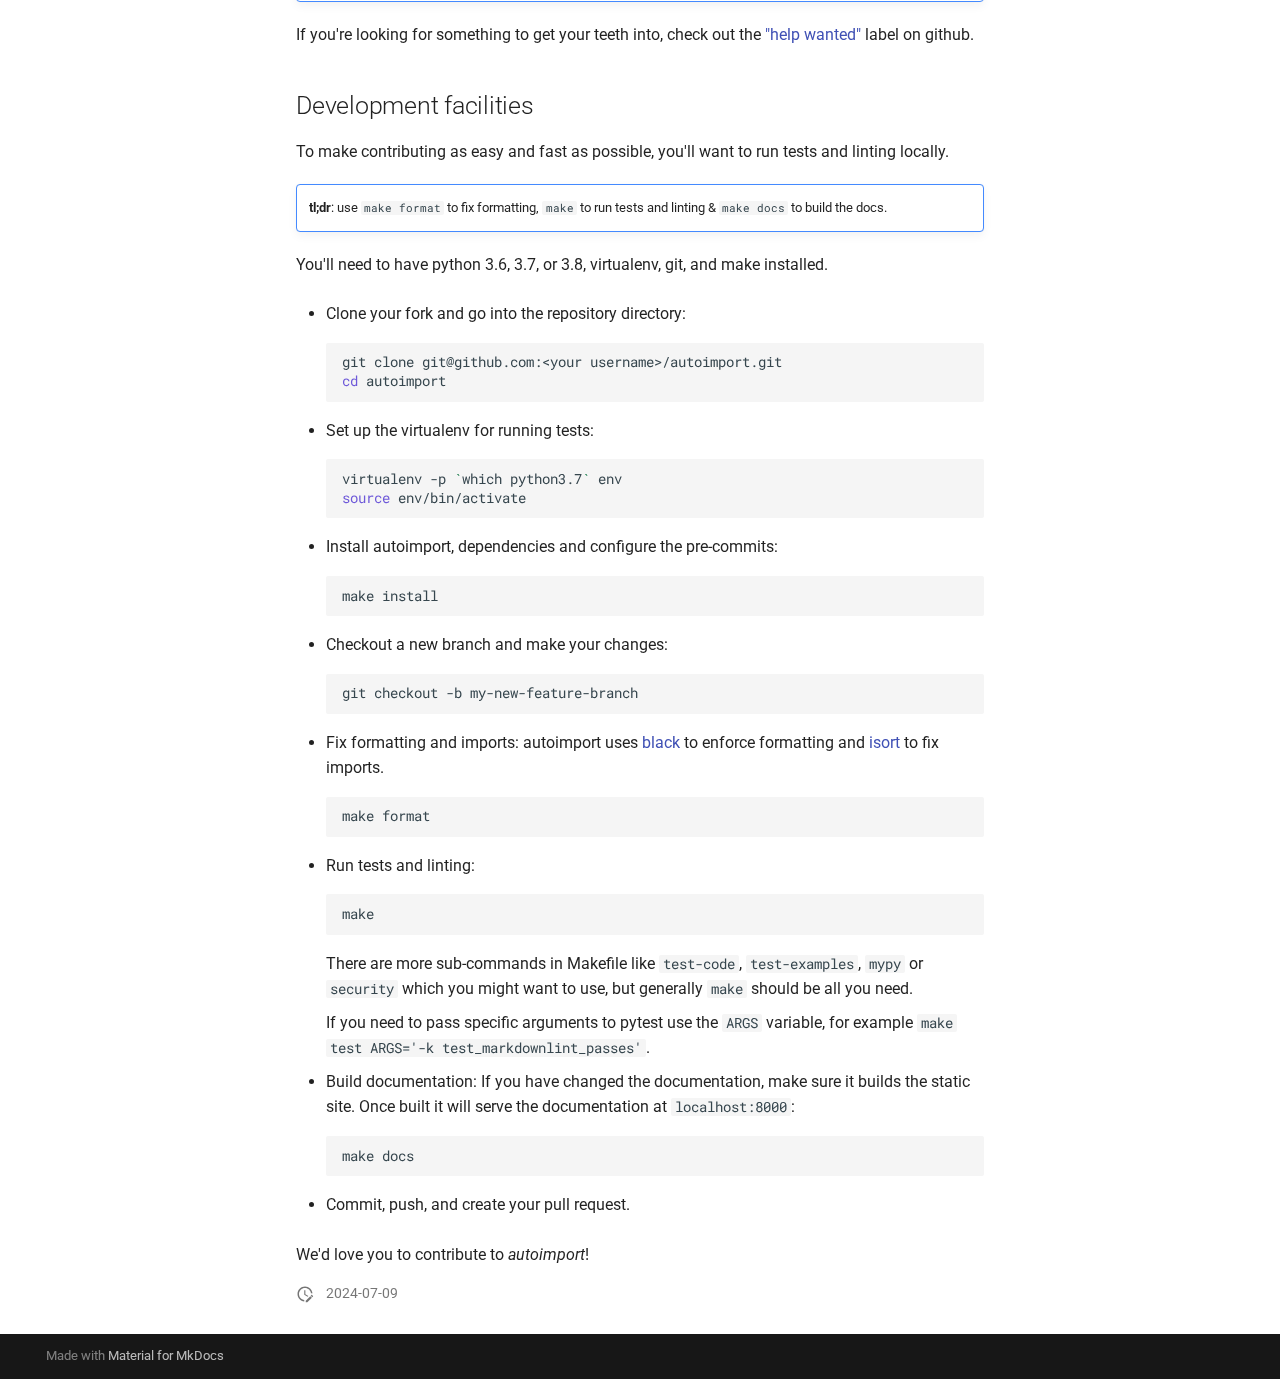
==== commit e9c46356: "deploy: ef49a030d64f85e55af50e302843e08303e50070" ====
--- a/contributing/index.html
+++ b/contributing/index.html
@@ -1,4 +1,4 @@
-<!doctype html><html lang=en class=no-js> <head><meta charset=utf-8><meta name=viewport content="width=device-width,initial-scale=1"><meta name=author content=Lyz><link href=https://lyz-code.github.io/autoimport/contributing/ rel=canonical><link href=../reference/ rel=prev><link rel=icon href=../assets/images/favicon.png><meta name=generator content="mkdocs-1.6.0, mkdocs-material-9.5.21"><title>Contributing - Autoimport</title><link rel=stylesheet href=../assets/stylesheets/main.66ac8b77.min.css><link rel=stylesheet href=../assets/stylesheets/palette.06af60db.min.css><link rel=preconnect href=https://fonts.gstatic.com crossorigin><link rel=stylesheet href="https://fonts.googleapis.com/css?family=Roboto:300,300i,400,400i,700,700i%7CRoboto+Mono:400,400i,700,700i&display=fallback"><style>:root{--md-text-font:"Roboto";--md-code-font:"Roboto Mono"}</style><link rel=stylesheet href=../css/timeago.css><link rel=stylesheet href=../assets/_mkdocstrings.css><link rel=stylesheet href=../stylesheets/extra.css><link rel=stylesheet href=../stylesheets/links.css><script>__md_scope=new URL("..",location),__md_hash=e=>[...e].reduce((e,_)=>(e<<5)-e+_.charCodeAt(0),0),__md_get=(e,_=localStorage,t=__md_scope)=>JSON.parse(_.getItem(t.pathname+"."+e)),__md_set=(e,_,t=localStorage,a=__md_scope)=>{try{t.setItem(a.pathname+"."+e,JSON.stringify(_))}catch(e){}}</script></head> <body dir=ltr data-md-color-scheme=default data-md-color-primary=blue-grey data-md-color-accent=light-blue> <input class=md-toggle data-md-toggle=drawer type=checkbox id=__drawer autocomplete=off> <input class=md-toggle data-md-toggle=search type=checkbox id=__search autocomplete=off> <label class=md-overlay for=__drawer></label> <div data-md-component=skip> <a href=#i-dont-know-how-to-program class=md-skip> Skip to content </a> </div> <div data-md-component=announce> </div> <header class="md-header md-header--shadow" data-md-component=header> <nav class="md-header__inner md-grid" aria-label=Header> <a href=.. title=Autoimport class="md-header__button md-logo" aria-label=Autoimport data-md-component=logo> <svg xmlns=http://www.w3.org/2000/svg viewbox="0 0 24 24"><path d="M12 8a3 3 0 0 0 3-3 3 3 0 0 0-3-3 3 3 0 0 0-3 3 3 3 0 0 0 3 3m0 3.54C9.64 9.35 6.5 8 3 8v11c3.5 0 6.64 1.35 9 3.54 2.36-2.19 5.5-3.54 9-3.54V8c-3.5 0-6.64 1.35-9 3.54Z"/></svg> </a> <label class="md-header__button md-icon" for=__drawer> <svg xmlns=http://www.w3.org/2000/svg viewbox="0 0 24 24"><path d="M3 6h18v2H3V6m0 5h18v2H3v-2m0 5h18v2H3v-2Z"/></svg> </label> <div class=md-header__title data-md-component=header-title> <div class=md-header__ellipsis> <div class=md-header__topic> <span class=md-ellipsis> Autoimport </span> </div> <div class=md-header__topic data-md-component=header-topic> <span class=md-ellipsis> Contributing </span> </div> </div> </div> <label class="md-header__button md-icon" for=__search> <svg xmlns=http://www.w3.org/2000/svg viewbox="0 0 24 24"><path d="M9.5 3A6.5 6.5 0 0 1 16 9.5c0 1.61-.59 3.09-1.56 4.23l.27.27h.79l5 5-1.5 1.5-5-5v-.79l-.27-.27A6.516 6.516 0 0 1 9.5 16 6.5 6.5 0 0 1 3 9.5 6.5 6.5 0 0 1 9.5 3m0 2C7 5 5 7 5 9.5S7 14 9.5 14 14 12 14 9.5 12 5 9.5 5Z"/></svg> </label> <div class=md-search data-md-component=search role=dialog> <label class=md-search__overlay for=__search></label> <div class=md-search__inner role=search> <form class=md-search__form name=search> <input type=text class=md-search__input name=query aria-label=Search placeholder=Search autocapitalize=off autocorrect=off autocomplete=off spellcheck=false data-md-component=search-query required> <label class="md-search__icon md-icon" for=__search> <svg xmlns=http://www.w3.org/2000/svg viewbox="0 0 24 24"><path d="M9.5 3A6.5 6.5 0 0 1 16 9.5c0 1.61-.59 3.09-1.56 4.23l.27.27h.79l5 5-1.5 1.5-5-5v-.79l-.27-.27A6.516 6.516 0 0 1 9.5 16 6.5 6.5 0 0 1 3 9.5 6.5 6.5 0 0 1 9.5 3m0 2C7 5 5 7 5 9.5S7 14 9.5 14 14 12 14 9.5 12 5 9.5 5Z"/></svg> <svg xmlns=http://www.w3.org/2000/svg viewbox="0 0 24 24"><path d="M20 11v2H8l5.5 5.5-1.42 1.42L4.16 12l7.92-7.92L13.5 5.5 8 11h12Z"/></svg> </label> <nav class=md-search__options aria-label=Search> <button type=reset class="md-search__icon md-icon" title=Clear aria-label=Clear tabindex=-1> <svg xmlns=http://www.w3.org/2000/svg viewbox="0 0 24 24"><path d="M19 6.41 17.59 5 12 10.59 6.41 5 5 6.41 10.59 12 5 17.59 6.41 19 12 13.41 17.59 19 19 17.59 13.41 12 19 6.41Z"/></svg> </button> </nav> </form> <div class=md-search__output> <div class=md-search__scrollwrap data-md-scrollfix> <div class=md-search-result data-md-component=search-result> <div class=md-search-result__meta> Initializing search </div> <ol class=md-search-result__list role=presentation></ol> </div> </div> </div> </div> </div> <div class=md-header__source> <a href=https://github.com/lyz-code/autoimport title="Go to repository" class=md-source data-md-component=source> <div class="md-source__icon md-icon"> <svg xmlns=http://www.w3.org/2000/svg viewbox="0 0 448 512"><!-- Font Awesome Free 6.5.2 by @fontawesome - https://fontawesome.com License - https://fontawesome.com/license/free (Icons: CC BY 4.0, Fonts: SIL OFL 1.1, Code: MIT License) Copyright 2024 Fonticons, Inc.--><path d="M439.55 236.05 244 40.45a28.87 28.87 0 0 0-40.81 0l-40.66 40.63 51.52 51.52c27.06-9.14 52.68 16.77 43.39 43.68l49.66 49.66c34.23-11.8 61.18 31 35.47 56.69-26.49 26.49-70.21-2.87-56-37.34L240.22 199v121.85c25.3 12.54 22.26 41.85 9.08 55a34.34 34.34 0 0 1-48.55 0c-17.57-17.6-11.07-46.91 11.25-56v-123c-20.8-8.51-24.6-30.74-18.64-45L142.57 101 8.45 235.14a28.86 28.86 0 0 0 0 40.81l195.61 195.6a28.86 28.86 0 0 0 40.8 0l194.69-194.69a28.86 28.86 0 0 0 0-40.81z"/></svg> </div> <div class=md-source__repository> lyz-code/autoimport </div> </a> </div> </nav> </header> <div class=md-container data-md-component=container> <main class=md-main data-md-component=main> <div class="md-main__inner md-grid"> <div class="md-sidebar md-sidebar--primary" data-md-component=sidebar data-md-type=navigation> <div class=md-sidebar__scrollwrap> <div class=md-sidebar__inner> <nav class="md-nav md-nav--primary" aria-label=Navigation data-md-level=0> <label class=md-nav__title for=__drawer> <a href=.. title=Autoimport class="md-nav__button md-logo" aria-label=Autoimport data-md-component=logo> <svg xmlns=http://www.w3.org/2000/svg viewbox="0 0 24 24"><path d="M12 8a3 3 0 0 0 3-3 3 3 0 0 0-3-3 3 3 0 0 0-3 3 3 3 0 0 0 3 3m0 3.54C9.64 9.35 6.5 8 3 8v11c3.5 0 6.64 1.35 9 3.54 2.36-2.19 5.5-3.54 9-3.54V8c-3.5 0-6.64 1.35-9 3.54Z"/></svg> </a> Autoimport </label> <div class=md-nav__source> <a href=https://github.com/lyz-code/autoimport title="Go to repository" class=md-source data-md-component=source> <div class="md-source__icon md-icon"> <svg xmlns=http://www.w3.org/2000/svg viewbox="0 0 448 512"><!-- Font Awesome Free 6.5.2 by @fontawesome - https://fontawesome.com License - https://fontawesome.com/license/free (Icons: CC BY 4.0, Fonts: SIL OFL 1.1, Code: MIT License) Copyright 2024 Fonticons, Inc.--><path d="M439.55 236.05 244 40.45a28.87 28.87 0 0 0-40.81 0l-40.66 40.63 51.52 51.52c27.06-9.14 52.68 16.77 43.39 43.68l49.66 49.66c34.23-11.8 61.18 31 35.47 56.69-26.49 26.49-70.21-2.87-56-37.34L240.22 199v121.85c25.3 12.54 22.26 41.85 9.08 55a34.34 34.34 0 0 1-48.55 0c-17.57-17.6-11.07-46.91 11.25-56v-123c-20.8-8.51-24.6-30.74-18.64-45L142.57 101 8.45 235.14a28.86 28.86 0 0 0 0 40.81l195.61 195.6a28.86 28.86 0 0 0 40.8 0l194.69-194.69a28.86 28.86 0 0 0 0-40.81z"/></svg> </div> <div class=md-source__repository> lyz-code/autoimport </div> </a> </div> <ul class=md-nav__list data-md-scrollfix> <li class=md-nav__item> <a href=.. class=md-nav__link> <span class=md-ellipsis> Autoimport </span> </a> </li> <li class=md-nav__item> <a href=../editor_integration/ class=md-nav__link> <span class=md-ellipsis> Editor integration </span> </a> </li> <li class=md-nav__item> <a href=../reference/ class=md-nav__link> <span class=md-ellipsis> Reference </span> </a> </li> <li class="md-nav__item md-nav__item--active"> <input class="md-nav__toggle md-toggle" type=checkbox id=__toc> <label class="md-nav__link md-nav__link--active" for=__toc> <span class=md-ellipsis> Contributing </span> <span class="md-nav__icon md-icon"></span> </label> <a href=./ class="md-nav__link md-nav__link--active"> <span class=md-ellipsis> Contributing </span> </a> <nav class="md-nav md-nav--secondary" aria-label="Table of contents"> <label class=md-nav__title for=__toc> <span class="md-nav__icon md-icon"></span> Table of contents </label> <ul class=md-nav__list data-md-component=toc data-md-scrollfix> <li class=md-nav__item> <a href=#i-dont-know-how-to-program class=md-nav__link> <span class=md-ellipsis> I don't know how to program </span> </a> </li> <li class=md-nav__item> <a href=#i-know-how-to-program-in-python class=md-nav__link> <span class=md-ellipsis> I know how to program in Python </span> </a> </li> <li class=md-nav__item> <a href=#issues class=md-nav__link> <span class=md-ellipsis> Issues </span> </a> </li> <li class=md-nav__item> <a href=#pull-requests class=md-nav__link> <span class=md-ellipsis> Pull Requests </span> </a> </li> <li class=md-nav__item> <a href=#development-facilities class=md-nav__link> <span class=md-ellipsis> Development facilities </span> </a> </li> </ul> </nav> </li> </ul> </nav> </div> </div> </div> <div class="md-sidebar md-sidebar--secondary" data-md-component=sidebar data-md-type=toc> <div class=md-sidebar__scrollwrap> <div class=md-sidebar__inner> <nav class="md-nav md-nav--secondary" aria-label="Table of contents"> <label class=md-nav__title for=__toc> <span class="md-nav__icon md-icon"></span> Table of contents </label> <ul class=md-nav__list data-md-component=toc data-md-scrollfix> <li class=md-nav__item> <a href=#i-dont-know-how-to-program class=md-nav__link> <span class=md-ellipsis> I don't know how to program </span> </a> </li> <li class=md-nav__item> <a href=#i-know-how-to-program-in-python class=md-nav__link> <span class=md-ellipsis> I know how to program in Python </span> </a> </li> <li class=md-nav__item> <a href=#issues class=md-nav__link> <span class=md-ellipsis> Issues </span> </a> </li> <li class=md-nav__item> <a href=#pull-requests class=md-nav__link> <span class=md-ellipsis> Pull Requests </span> </a> </li> <li class=md-nav__item> <a href=#development-facilities class=md-nav__link> <span class=md-ellipsis> Development facilities </span> </a> </li> </ul> </nav> </div> </div> </div> <div class=md-content data-md-component=content> <article class="md-content__inner md-typeset"> <h1>Contributing</h1> <p>So you've started using <code>autoimport</code> and want to show your gratitude to the project, depending on your programming skills there are different ways to do so.</p> <h2 id=i-dont-know-how-to-program>I don't know how to program<a class=headerlink href=#i-dont-know-how-to-program title="Permanent link">&para;</a></h2> <p>There are several ways you can contribute:</p> <ul> <li><a href=https://github.com/lyz-code/autoimport/issues/new>Open an issue</a> if you encounter any bug or to let us know if you want a new feature to be implemented.</li> <li>Spread the word about the program.</li> <li>Review the <a href=https://lyz-code.github.io/autoimport>documentation</a> and try to improve it.</li> </ul> <h2 id=i-know-how-to-program-in-python>I know how to program in Python<a class=headerlink href=#i-know-how-to-program-in-python title="Permanent link">&para;</a></h2> <p>If you have some python knowledge there are some additional ways to contribute. We've ordered the <a href=https://github.com/lyz-code/autoimport/issues>issues</a> in <a href=https://github.com/lyz-code/autoimport/milestones>milestones</a>, check the issues in the smaller one, as it's where we'll be spending most of our efforts. Try the <a href="https://github.com/lyz-code/autoimport/issues?q=is%3Aissue+is%3Aopen+label%3A%22good+first+issue%22">good first issues</a>, as they are expected to be easier to get into the project.</p> <p>We develop the program with <a href=https://en.wikipedia.org/wiki/Test-driven_development>TDD</a>, so we expect any contribution to have it's associated tests. We also try to maintain an updated <a href=https://lyz-code.github.io/autoimport>documentation</a> of the project, so think if your contribution needs to update it.</p> <p>We know that the expected code quality is above average. Therefore it might be changeling to get the initial grasp of the project structure, know how to make the tests, update the documentation or use all the project technology stack. but please don't let this fact discourage you from contributing:</p> <ul> <li>If you want to develop a new feature, explain how you'd like to do it in the related issue.</li> <li>If you don't know how to test your code, do the pull request without the tests and we'll try to do them for you.</li> </ul> <h2 id=issues>Issues<a class=headerlink href=#issues title="Permanent link">&para;</a></h2> <p>Questions, feature requests and bug reports are all welcome as issues. <strong>To report a security vulnerability, please see our <a href=https://github.com/lyz-code/autoimport/security/policy>security policy</a> instead.</strong></p> <p>To make it as simple as possible for us to help you, please include the output of the following call in your issue:</p> <div class=highlight><pre><span></span><code>python<span class=w> </span>-c<span class=w> </span><span class=s2>&quot;import autoimport.version; print(autoimport.version.version_info())&quot;</span>
+<!doctype html><html lang=en class=no-js> <head><meta charset=utf-8><meta name=viewport content="width=device-width,initial-scale=1"><meta name=author content=Lyz><link href=https://lyz-code.github.io/autoimport/contributing/ rel=canonical><link href=../reference/ rel=prev><link rel=icon href=../assets/images/favicon.png><meta name=generator content="mkdocs-1.6.0, mkdocs-material-9.5.28"><title>Contributing - Autoimport</title><link rel=stylesheet href=../assets/stylesheets/main.6543a935.min.css><link rel=stylesheet href=../assets/stylesheets/palette.06af60db.min.css><link rel=preconnect href=https://fonts.gstatic.com crossorigin><link rel=stylesheet href="https://fonts.googleapis.com/css?family=Roboto:300,300i,400,400i,700,700i%7CRoboto+Mono:400,400i,700,700i&display=fallback"><style>:root{--md-text-font:"Roboto";--md-code-font:"Roboto Mono"}</style><link rel=stylesheet href=../css/timeago.css><link rel=stylesheet href=../assets/_mkdocstrings.css><link rel=stylesheet href=../stylesheets/extra.css><link rel=stylesheet href=../stylesheets/links.css><script>__md_scope=new URL("..",location),__md_hash=e=>[...e].reduce((e,_)=>(e<<5)-e+_.charCodeAt(0),0),__md_get=(e,_=localStorage,t=__md_scope)=>JSON.parse(_.getItem(t.pathname+"."+e)),__md_set=(e,_,t=localStorage,a=__md_scope)=>{try{t.setItem(a.pathname+"."+e,JSON.stringify(_))}catch(e){}}</script></head> <body dir=ltr data-md-color-scheme=default data-md-color-primary=blue-grey data-md-color-accent=light-blue> <input class=md-toggle data-md-toggle=drawer type=checkbox id=__drawer autocomplete=off> <input class=md-toggle data-md-toggle=search type=checkbox id=__search autocomplete=off> <label class=md-overlay for=__drawer></label> <div data-md-component=skip> <a href=#i-dont-know-how-to-program class=md-skip> Skip to content </a> </div> <div data-md-component=announce> </div> <header class="md-header md-header--shadow" data-md-component=header> <nav class="md-header__inner md-grid" aria-label=Header> <a href=.. title=Autoimport class="md-header__button md-logo" aria-label=Autoimport data-md-component=logo> <svg xmlns=http://www.w3.org/2000/svg viewbox="0 0 24 24"><path d="M12 8a3 3 0 0 0 3-3 3 3 0 0 0-3-3 3 3 0 0 0-3 3 3 3 0 0 0 3 3m0 3.54C9.64 9.35 6.5 8 3 8v11c3.5 0 6.64 1.35 9 3.54 2.36-2.19 5.5-3.54 9-3.54V8c-3.5 0-6.64 1.35-9 3.54Z"/></svg> </a> <label class="md-header__button md-icon" for=__drawer> <svg xmlns=http://www.w3.org/2000/svg viewbox="0 0 24 24"><path d="M3 6h18v2H3V6m0 5h18v2H3v-2m0 5h18v2H3v-2Z"/></svg> </label> <div class=md-header__title data-md-component=header-title> <div class=md-header__ellipsis> <div class=md-header__topic> <span class=md-ellipsis> Autoimport </span> </div> <div class=md-header__topic data-md-component=header-topic> <span class=md-ellipsis> Contributing </span> </div> </div> </div> <label class="md-header__button md-icon" for=__search> <svg xmlns=http://www.w3.org/2000/svg viewbox="0 0 24 24"><path d="M9.5 3A6.5 6.5 0 0 1 16 9.5c0 1.61-.59 3.09-1.56 4.23l.27.27h.79l5 5-1.5 1.5-5-5v-.79l-.27-.27A6.516 6.516 0 0 1 9.5 16 6.5 6.5 0 0 1 3 9.5 6.5 6.5 0 0 1 9.5 3m0 2C7 5 5 7 5 9.5S7 14 9.5 14 14 12 14 9.5 12 5 9.5 5Z"/></svg> </label> <div class=md-search data-md-component=search role=dialog> <label class=md-search__overlay for=__search></label> <div class=md-search__inner role=search> <form class=md-search__form name=search> <input type=text class=md-search__input name=query aria-label=Search placeholder=Search autocapitalize=off autocorrect=off autocomplete=off spellcheck=false data-md-component=search-query required> <label class="md-search__icon md-icon" for=__search> <svg xmlns=http://www.w3.org/2000/svg viewbox="0 0 24 24"><path d="M9.5 3A6.5 6.5 0 0 1 16 9.5c0 1.61-.59 3.09-1.56 4.23l.27.27h.79l5 5-1.5 1.5-5-5v-.79l-.27-.27A6.516 6.516 0 0 1 9.5 16 6.5 6.5 0 0 1 3 9.5 6.5 6.5 0 0 1 9.5 3m0 2C7 5 5 7 5 9.5S7 14 9.5 14 14 12 14 9.5 12 5 9.5 5Z"/></svg> <svg xmlns=http://www.w3.org/2000/svg viewbox="0 0 24 24"><path d="M20 11v2H8l5.5 5.5-1.42 1.42L4.16 12l7.92-7.92L13.5 5.5 8 11h12Z"/></svg> </label> <nav class=md-search__options aria-label=Search> <button type=reset class="md-search__icon md-icon" title=Clear aria-label=Clear tabindex=-1> <svg xmlns=http://www.w3.org/2000/svg viewbox="0 0 24 24"><path d="M19 6.41 17.59 5 12 10.59 6.41 5 5 6.41 10.59 12 5 17.59 6.41 19 12 13.41 17.59 19 19 17.59 13.41 12 19 6.41Z"/></svg> </button> </nav> </form> <div class=md-search__output> <div class=md-search__scrollwrap tabindex=0 data-md-scrollfix> <div class=md-search-result data-md-component=search-result> <div class=md-search-result__meta> Initializing search </div> <ol class=md-search-result__list role=presentation></ol> </div> </div> </div> </div> </div> <div class=md-header__source> <a href=https://github.com/lyz-code/autoimport title="Go to repository" class=md-source data-md-component=source> <div class="md-source__icon md-icon"> <svg xmlns=http://www.w3.org/2000/svg viewbox="0 0 448 512"><!-- Font Awesome Free 6.5.2 by @fontawesome - https://fontawesome.com License - https://fontawesome.com/license/free (Icons: CC BY 4.0, Fonts: SIL OFL 1.1, Code: MIT License) Copyright 2024 Fonticons, Inc.--><path d="M439.55 236.05 244 40.45a28.87 28.87 0 0 0-40.81 0l-40.66 40.63 51.52 51.52c27.06-9.14 52.68 16.77 43.39 43.68l49.66 49.66c34.23-11.8 61.18 31 35.47 56.69-26.49 26.49-70.21-2.87-56-37.34L240.22 199v121.85c25.3 12.54 22.26 41.85 9.08 55a34.34 34.34 0 0 1-48.55 0c-17.57-17.6-11.07-46.91 11.25-56v-123c-20.8-8.51-24.6-30.74-18.64-45L142.57 101 8.45 235.14a28.86 28.86 0 0 0 0 40.81l195.61 195.6a28.86 28.86 0 0 0 40.8 0l194.69-194.69a28.86 28.86 0 0 0 0-40.81z"/></svg> </div> <div class=md-source__repository> lyz-code/autoimport </div> </a> </div> </nav> </header> <div class=md-container data-md-component=container> <main class=md-main data-md-component=main> <div class="md-main__inner md-grid"> <div class="md-sidebar md-sidebar--primary" data-md-component=sidebar data-md-type=navigation> <div class=md-sidebar__scrollwrap> <div class=md-sidebar__inner> <nav class="md-nav md-nav--primary" aria-label=Navigation data-md-level=0> <label class=md-nav__title for=__drawer> <a href=.. title=Autoimport class="md-nav__button md-logo" aria-label=Autoimport data-md-component=logo> <svg xmlns=http://www.w3.org/2000/svg viewbox="0 0 24 24"><path d="M12 8a3 3 0 0 0 3-3 3 3 0 0 0-3-3 3 3 0 0 0-3 3 3 3 0 0 0 3 3m0 3.54C9.64 9.35 6.5 8 3 8v11c3.5 0 6.64 1.35 9 3.54 2.36-2.19 5.5-3.54 9-3.54V8c-3.5 0-6.64 1.35-9 3.54Z"/></svg> </a> Autoimport </label> <div class=md-nav__source> <a href=https://github.com/lyz-code/autoimport title="Go to repository" class=md-source data-md-component=source> <div class="md-source__icon md-icon"> <svg xmlns=http://www.w3.org/2000/svg viewbox="0 0 448 512"><!-- Font Awesome Free 6.5.2 by @fontawesome - https://fontawesome.com License - https://fontawesome.com/license/free (Icons: CC BY 4.0, Fonts: SIL OFL 1.1, Code: MIT License) Copyright 2024 Fonticons, Inc.--><path d="M439.55 236.05 244 40.45a28.87 28.87 0 0 0-40.81 0l-40.66 40.63 51.52 51.52c27.06-9.14 52.68 16.77 43.39 43.68l49.66 49.66c34.23-11.8 61.18 31 35.47 56.69-26.49 26.49-70.21-2.87-56-37.34L240.22 199v121.85c25.3 12.54 22.26 41.85 9.08 55a34.34 34.34 0 0 1-48.55 0c-17.57-17.6-11.07-46.91 11.25-56v-123c-20.8-8.51-24.6-30.74-18.64-45L142.57 101 8.45 235.14a28.86 28.86 0 0 0 0 40.81l195.61 195.6a28.86 28.86 0 0 0 40.8 0l194.69-194.69a28.86 28.86 0 0 0 0-40.81z"/></svg> </div> <div class=md-source__repository> lyz-code/autoimport </div> </a> </div> <ul class=md-nav__list data-md-scrollfix> <li class=md-nav__item> <a href=.. class=md-nav__link> <span class=md-ellipsis> Autoimport </span> </a> </li> <li class=md-nav__item> <a href=../editor_integration/ class=md-nav__link> <span class=md-ellipsis> Editor integration </span> </a> </li> <li class=md-nav__item> <a href=../reference/ class=md-nav__link> <span class=md-ellipsis> Reference </span> </a> </li> <li class="md-nav__item md-nav__item--active"> <input class="md-nav__toggle md-toggle" type=checkbox id=__toc> <label class="md-nav__link md-nav__link--active" for=__toc> <span class=md-ellipsis> Contributing </span> <span class="md-nav__icon md-icon"></span> </label> <a href=./ class="md-nav__link md-nav__link--active"> <span class=md-ellipsis> Contributing </span> </a> <nav class="md-nav md-nav--secondary" aria-label="Table of contents"> <label class=md-nav__title for=__toc> <span class="md-nav__icon md-icon"></span> Table of contents </label> <ul class=md-nav__list data-md-component=toc data-md-scrollfix> <li class=md-nav__item> <a href=#i-dont-know-how-to-program class=md-nav__link> <span class=md-ellipsis> I don't know how to program </span> </a> </li> <li class=md-nav__item> <a href=#i-know-how-to-program-in-python class=md-nav__link> <span class=md-ellipsis> I know how to program in Python </span> </a> </li> <li class=md-nav__item> <a href=#issues class=md-nav__link> <span class=md-ellipsis> Issues </span> </a> </li> <li class=md-nav__item> <a href=#pull-requests class=md-nav__link> <span class=md-ellipsis> Pull Requests </span> </a> </li> <li class=md-nav__item> <a href=#development-facilities class=md-nav__link> <span class=md-ellipsis> Development facilities </span> </a> </li> </ul> </nav> </li> </ul> </nav> </div> </div> </div> <div class="md-sidebar md-sidebar--secondary" data-md-component=sidebar data-md-type=toc> <div class=md-sidebar__scrollwrap> <div class=md-sidebar__inner> <nav class="md-nav md-nav--secondary" aria-label="Table of contents"> <label class=md-nav__title for=__toc> <span class="md-nav__icon md-icon"></span> Table of contents </label> <ul class=md-nav__list data-md-component=toc data-md-scrollfix> <li class=md-nav__item> <a href=#i-dont-know-how-to-program class=md-nav__link> <span class=md-ellipsis> I don't know how to program </span> </a> </li> <li class=md-nav__item> <a href=#i-know-how-to-program-in-python class=md-nav__link> <span class=md-ellipsis> I know how to program in Python </span> </a> </li> <li class=md-nav__item> <a href=#issues class=md-nav__link> <span class=md-ellipsis> Issues </span> </a> </li> <li class=md-nav__item> <a href=#pull-requests class=md-nav__link> <span class=md-ellipsis> Pull Requests </span> </a> </li> <li class=md-nav__item> <a href=#development-facilities class=md-nav__link> <span class=md-ellipsis> Development facilities </span> </a> </li> </ul> </nav> </div> </div> </div> <div class=md-content data-md-component=content> <article class="md-content__inner md-typeset"> <h1>Contributing</h1> <p>So you've started using <code>autoimport</code> and want to show your gratitude to the project, depending on your programming skills there are different ways to do so.</p> <h2 id=i-dont-know-how-to-program>I don't know how to program<a class=headerlink href=#i-dont-know-how-to-program title="Permanent link">&para;</a></h2> <p>There are several ways you can contribute:</p> <ul> <li><a href=https://github.com/lyz-code/autoimport/issues/new>Open an issue</a> if you encounter any bug or to let us know if you want a new feature to be implemented.</li> <li>Spread the word about the program.</li> <li>Review the <a href=https://lyz-code.github.io/autoimport>documentation</a> and try to improve it.</li> </ul> <h2 id=i-know-how-to-program-in-python>I know how to program in Python<a class=headerlink href=#i-know-how-to-program-in-python title="Permanent link">&para;</a></h2> <p>If you have some python knowledge there are some additional ways to contribute. We've ordered the <a href=https://github.com/lyz-code/autoimport/issues>issues</a> in <a href=https://github.com/lyz-code/autoimport/milestones>milestones</a>, check the issues in the smaller one, as it's where we'll be spending most of our efforts. Try the <a href="https://github.com/lyz-code/autoimport/issues?q=is%3Aissue+is%3Aopen+label%3A%22good+first+issue%22">good first issues</a>, as they are expected to be easier to get into the project.</p> <p>We develop the program with <a href=https://en.wikipedia.org/wiki/Test-driven_development>TDD</a>, so we expect any contribution to have it's associated tests. We also try to maintain an updated <a href=https://lyz-code.github.io/autoimport>documentation</a> of the project, so think if your contribution needs to update it.</p> <p>We know that the expected code quality is above average. Therefore it might be challenging to get the initial grasp of the project structure, know how to make the tests, update the documentation or use all the project technology stack. but please don't let this fact discourage you from contributing:</p> <ul> <li>If you want to develop a new feature, explain how you'd like to do it in the related issue.</li> <li>If you don't know how to test your code, do the pull request without the tests and we'll try to do them for you.</li> </ul> <h2 id=issues>Issues<a class=headerlink href=#issues title="Permanent link">&para;</a></h2> <p>Questions, feature requests and bug reports are all welcome as issues. <strong>To report a security vulnerability, please see our <a href=https://github.com/lyz-code/autoimport/security/policy>security policy</a> instead.</strong></p> <p>To make it as simple as possible for us to help you, please include the output of the following call in your issue:</p> <div class=highlight><pre><span></span><code>python<span class=w> </span>-c<span class=w> </span><span class=s2>&quot;import autoimport.version; print(autoimport.version.version_info())&quot;</span>
 </code></pre></div> <p>or if you have <code>make</code> installed, you can use <code>make version</code>.</p> <p>Please try to always include the above unless you're unable to install <code>autoimport</code> or know it's not relevant to your question or feature request.</p> <h2 id=pull-requests>Pull Requests<a class=headerlink href=#pull-requests title="Permanent link">&para;</a></h2> <p><em>autoimport</em> is released regularly so you should see your improvements release in a matter of days or weeks.</p> <div class="admonition note"> <p class=admonition-title>Note</p> <p>Unless your change is trivial (typo, docs tweak etc.), please create an issue to discuss the change before creating a pull request.</p> </div> <p>If you're looking for something to get your teeth into, check out the <a href="https://github.com/lyz-code/autoimport/issues?q=is%3Aopen+is%3Aissue+label%3A%22help+wanted%22">"help wanted"</a> label on github.</p> <h2 id=development-facilities>Development facilities<a class=headerlink href=#development-facilities title="Permanent link">&para;</a></h2> <p>To make contributing as easy and fast as possible, you'll want to run tests and linting locally.</p> <div class="admonition note"> <p><strong>tl;dr</strong>: use <code>make format</code> to fix formatting, <code>make</code> to run tests and linting &amp; <code>make docs</code> to build the docs.</p> </div> <p>You'll need to have python 3.6, 3.7, or 3.8, virtualenv, git, and make installed.</p> <ul> <li> <p>Clone your fork and go into the repository directory:</p> <div class=highlight><pre><span></span><code>git<span class=w> </span>clone<span class=w> </span>git@github.com:&lt;your<span class=w> </span>username&gt;/autoimport.git
 <span class=nb>cd</span><span class=w> </span>autoimport
 </code></pre></div> </li> <li> <p>Set up the virtualenv for running tests:</p> <div class=highlight><pre><span></span><code>virtualenv<span class=w> </span>-p<span class=w> </span><span class=sb>`</span>which<span class=w> </span>python3.7<span class=sb>`</span><span class=w> </span>env
@@ -8,4 +8,4 @@
 </code></pre></div> </li> <li> <p>Fix formatting and imports: autoimport uses <a href=https://github.com/ambv/black>black</a> to enforce formatting and <a href=https://github.com/timothycrosley/isort>isort</a> to fix imports.</p> <div class=highlight><pre><span></span><code>make<span class=w> </span>format
 </code></pre></div> </li> <li> <p>Run tests and linting:</p> <div class=highlight><pre><span></span><code>make
 </code></pre></div> <p>There are more sub-commands in Makefile like <code>test-code</code>, <code>test-examples</code>, <code>mypy</code> or <code>security</code> which you might want to use, but generally <code>make</code> should be all you need.</p> <p>If you need to pass specific arguments to pytest use the <code>ARGS</code> variable, for example <code>make test ARGS='-k test_markdownlint_passes'</code>.</p> </li> <li> <p>Build documentation: If you have changed the documentation, make sure it builds the static site. Once built it will serve the documentation at <code>localhost:8000</code>:</p> <div class=highlight><pre><span></span><code>make<span class=w> </span>docs
-</code></pre></div> </li> <li> <p>Commit, push, and create your pull request.</p> </li> </ul> <p>We'd love you to contribute to <em>autoimport</em>!</p> <aside class=md-source-file> <span class=md-source-file__fact> <span class=md-icon title="Last update"> <svg xmlns=http://www.w3.org/2000/svg viewbox="0 0 24 24"><path d="M21 13.1c-.1 0-.3.1-.4.2l-1 1 2.1 2.1 1-1c.2-.2.2-.6 0-.8l-1.3-1.3c-.1-.1-.2-.2-.4-.2m-1.9 1.8-6.1 6V23h2.1l6.1-6.1-2.1-2M12.5 7v5.2l4 2.4-1 1L11 13V7h1.5M11 21.9c-5.1-.5-9-4.8-9-9.9C2 6.5 6.5 2 12 2c5.3 0 9.6 4.1 10 9.3-.3-.1-.6-.2-1-.2s-.7.1-1 .2C19.6 7.2 16.2 4 12 4c-4.4 0-8 3.6-8 8 0 4.1 3.1 7.5 7.1 7.9l-.1.2v1.8Z"/></svg> </span> <span class="git-revision-date-localized-plugin git-revision-date-localized-plugin-timeago"><span class=timeago datetime=2022-01-29T18:57:42+00:00 locale=en></span></span><span class="git-revision-date-localized-plugin git-revision-date-localized-plugin-iso_date">2022-01-29</span> </span> </aside> </article> </div> <script>var target=document.getElementById(location.hash.slice(1));target&&target.name&&(target.checked=target.name.startsWith("__tabbed_"))</script> </div> <button type=button class="md-top md-icon" data-md-component=top hidden> <svg xmlns=http://www.w3.org/2000/svg viewbox="0 0 24 24"><path d="M13 20h-2V8l-5.5 5.5-1.42-1.42L12 4.16l7.92 7.92-1.42 1.42L13 8v12Z"/></svg> Back to top </button> </main> <footer class=md-footer> <div class="md-footer-meta md-typeset"> <div class="md-footer-meta__inner md-grid"> <div class=md-copyright> Made with <a href=https://squidfunk.github.io/mkdocs-material/ target=_blank rel=noopener> Material for MkDocs </a> </div> </div> </div> </footer> </div> <div class=md-dialog data-md-component=dialog> <div class="md-dialog__inner md-typeset"></div> </div> <script id=__config type=application/json>{"base": "..", "features": ["navigation.instant", "navigation.top", "content.code.annotate"], "search": "../assets/javascripts/workers/search.b8dbb3d2.min.js", "translations": {"clipboard.copied": "Copied to clipboard", "clipboard.copy": "Copy to clipboard", "search.result.more.one": "1 more on this page", "search.result.more.other": "# more on this page", "search.result.none": "No matching documents", "search.result.one": "1 matching document", "search.result.other": "# matching documents", "search.result.placeholder": "Type to start searching", "search.result.term.missing": "Missing", "select.version": "Select version"}}</script> <script src=../assets/javascripts/bundle.a7c05c9e.min.js></script> <script src=../js/timeago.min.js></script> <script src=../js/timeago_mkdocs_material.js></script> </body> </html>+</code></pre></div> </li> <li> <p>Commit, push, and create your pull request.</p> </li> </ul> <p>We'd love you to contribute to <em>autoimport</em>!</p> <aside class=md-source-file> <span class=md-source-file__fact> <span class=md-icon title="Last update"> <svg xmlns=http://www.w3.org/2000/svg viewbox="0 0 24 24"><path d="M21 13.1c-.1 0-.3.1-.4.2l-1 1 2.1 2.1 1-1c.2-.2.2-.6 0-.8l-1.3-1.3c-.1-.1-.2-.2-.4-.2m-1.9 1.8-6.1 6V23h2.1l6.1-6.1-2.1-2M12.5 7v5.2l4 2.4-1 1L11 13V7h1.5M11 21.9c-5.1-.5-9-4.8-9-9.9C2 6.5 6.5 2 12 2c5.3 0 9.6 4.1 10 9.3-.3-.1-.6-.2-1-.2s-.7.1-1 .2C19.6 7.2 16.2 4 12 4c-4.4 0-8 3.6-8 8 0 4.1 3.1 7.5 7.1 7.9l-.1.2v1.8Z"/></svg> </span> <span class="git-revision-date-localized-plugin git-revision-date-localized-plugin-timeago"><span class=timeago datetime=2024-07-09T22:59:04+00:00 locale=en></span></span><span class="git-revision-date-localized-plugin git-revision-date-localized-plugin-iso_date">2024-07-09</span> </span> </aside> </article> </div> <script>var target=document.getElementById(location.hash.slice(1));target&&target.name&&(target.checked=target.name.startsWith("__tabbed_"))</script> </div> <button type=button class="md-top md-icon" data-md-component=top hidden> <svg xmlns=http://www.w3.org/2000/svg viewbox="0 0 24 24"><path d="M13 20h-2V8l-5.5 5.5-1.42-1.42L12 4.16l7.92 7.92-1.42 1.42L13 8v12Z"/></svg> Back to top </button> </main> <footer class=md-footer> <div class="md-footer-meta md-typeset"> <div class="md-footer-meta__inner md-grid"> <div class=md-copyright> Made with <a href=https://squidfunk.github.io/mkdocs-material/ target=_blank rel=noopener> Material for MkDocs </a> </div> </div> </div> </footer> </div> <div class=md-dialog data-md-component=dialog> <div class="md-dialog__inner md-typeset"></div> </div> <script id=__config type=application/json>{"base": "..", "features": ["navigation.instant", "navigation.top", "content.code.annotate"], "search": "../assets/javascripts/workers/search.b8dbb3d2.min.js", "translations": {"clipboard.copied": "Copied to clipboard", "clipboard.copy": "Copy to clipboard", "search.result.more.one": "1 more on this page", "search.result.more.other": "# more on this page", "search.result.none": "No matching documents", "search.result.one": "1 matching document", "search.result.other": "# matching documents", "search.result.placeholder": "Type to start searching", "search.result.term.missing": "Missing", "select.version": "Select version"}}</script> <script src=../assets/javascripts/bundle.fe8b6f2b.min.js></script> <script src=../js/timeago.min.js></script> <script src=../js/timeago_mkdocs_material.js></script> </body> </html>